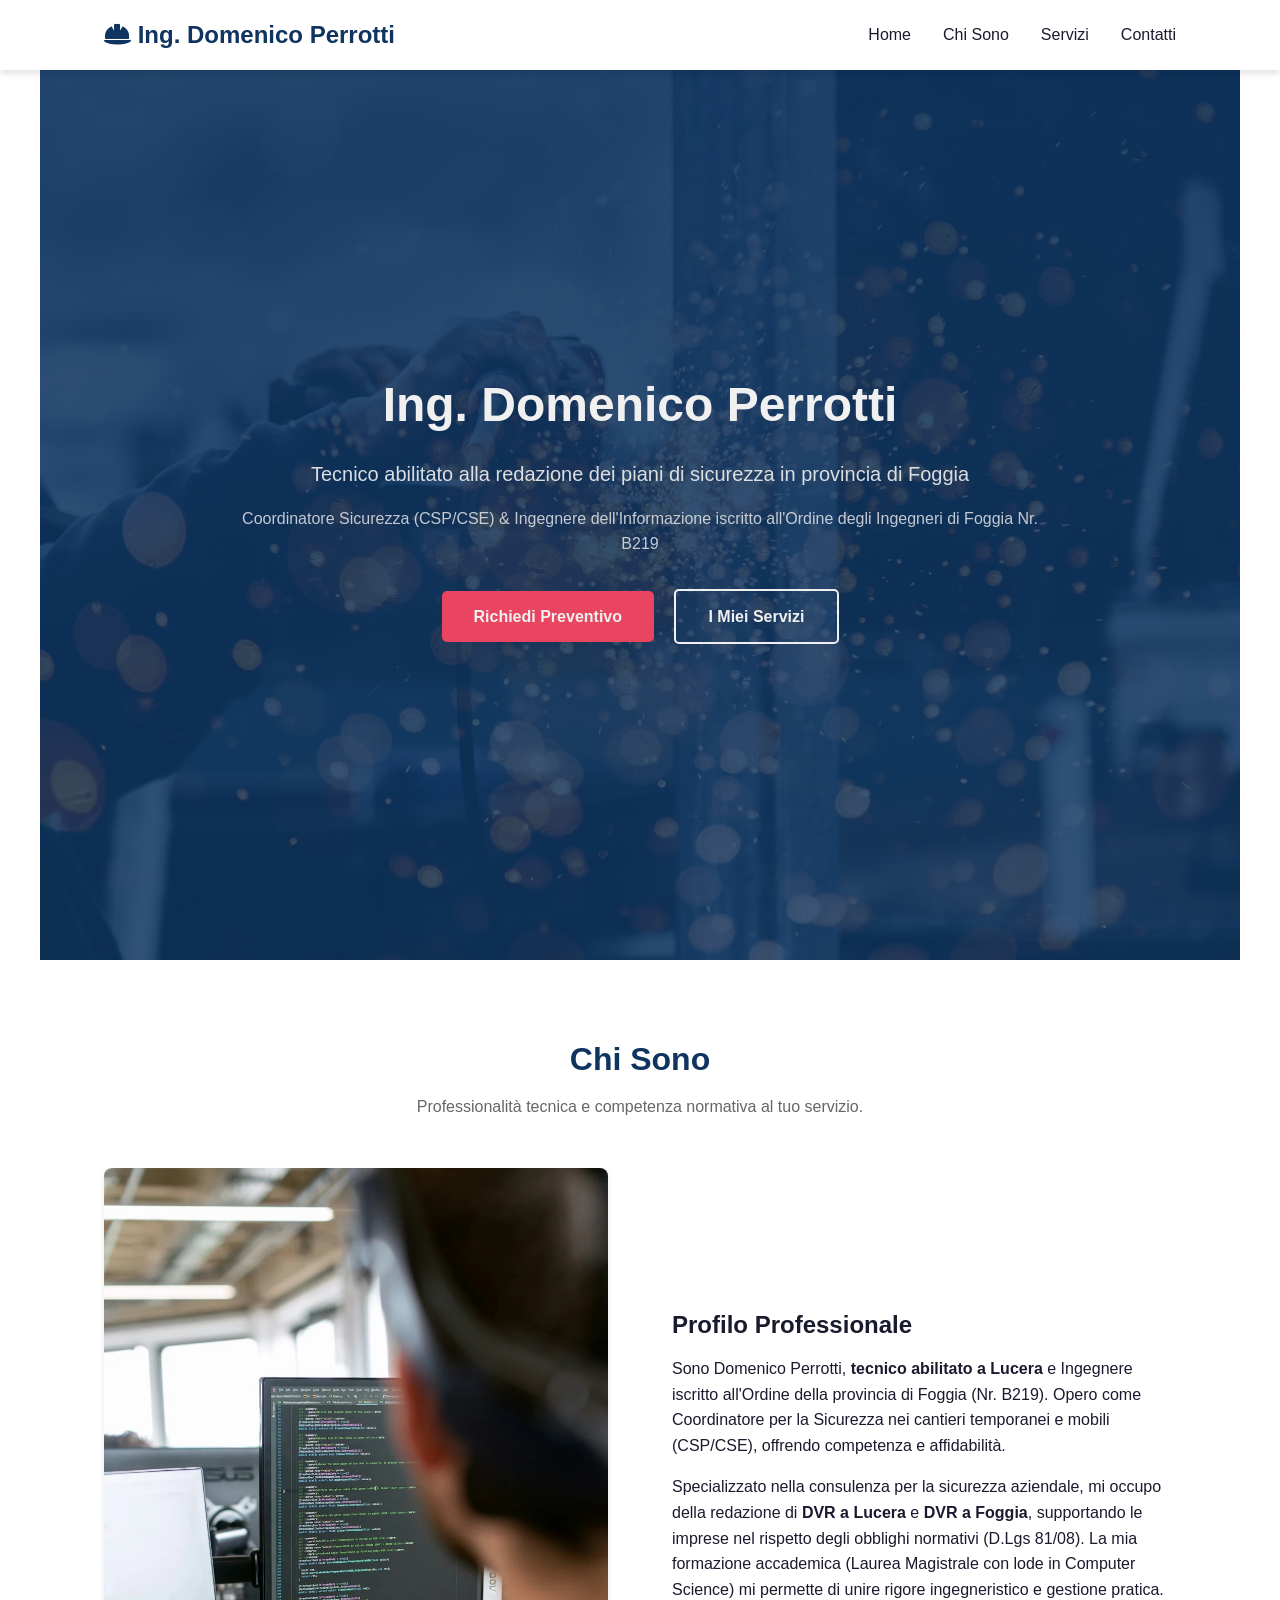
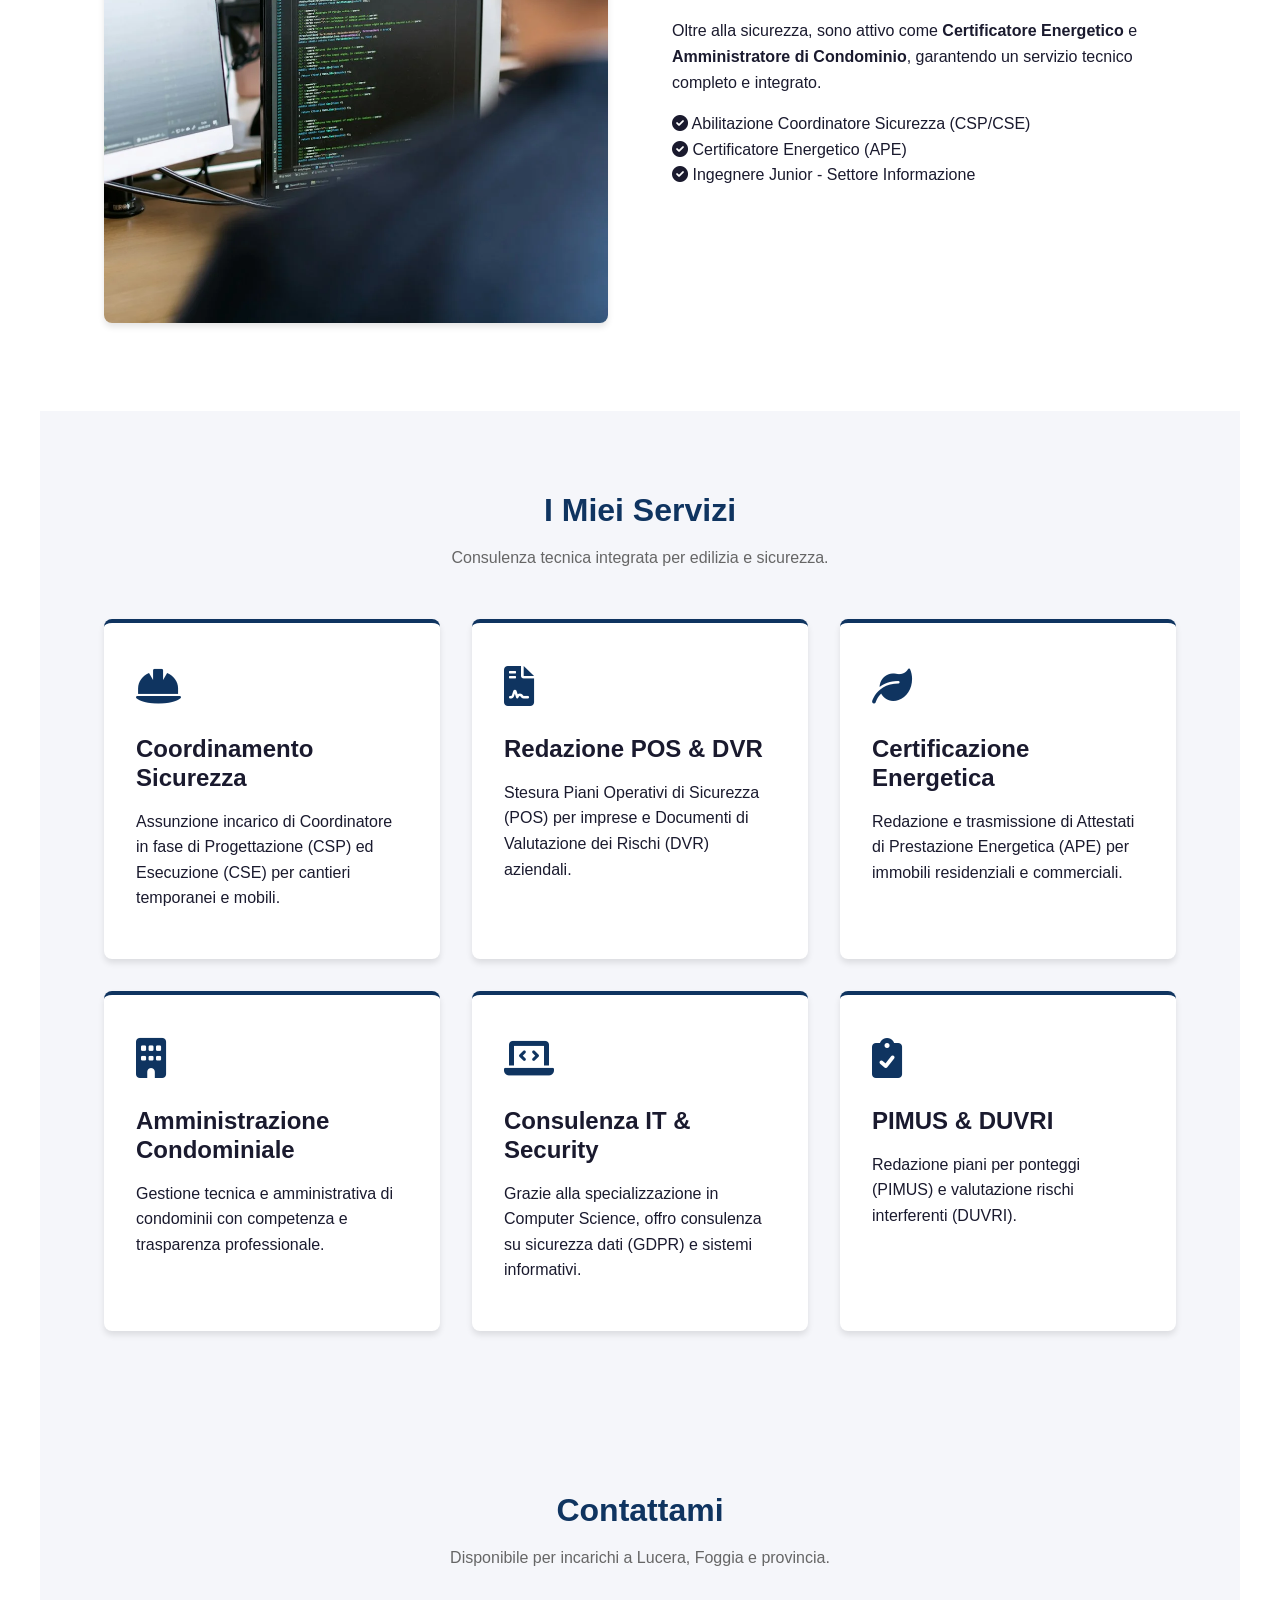
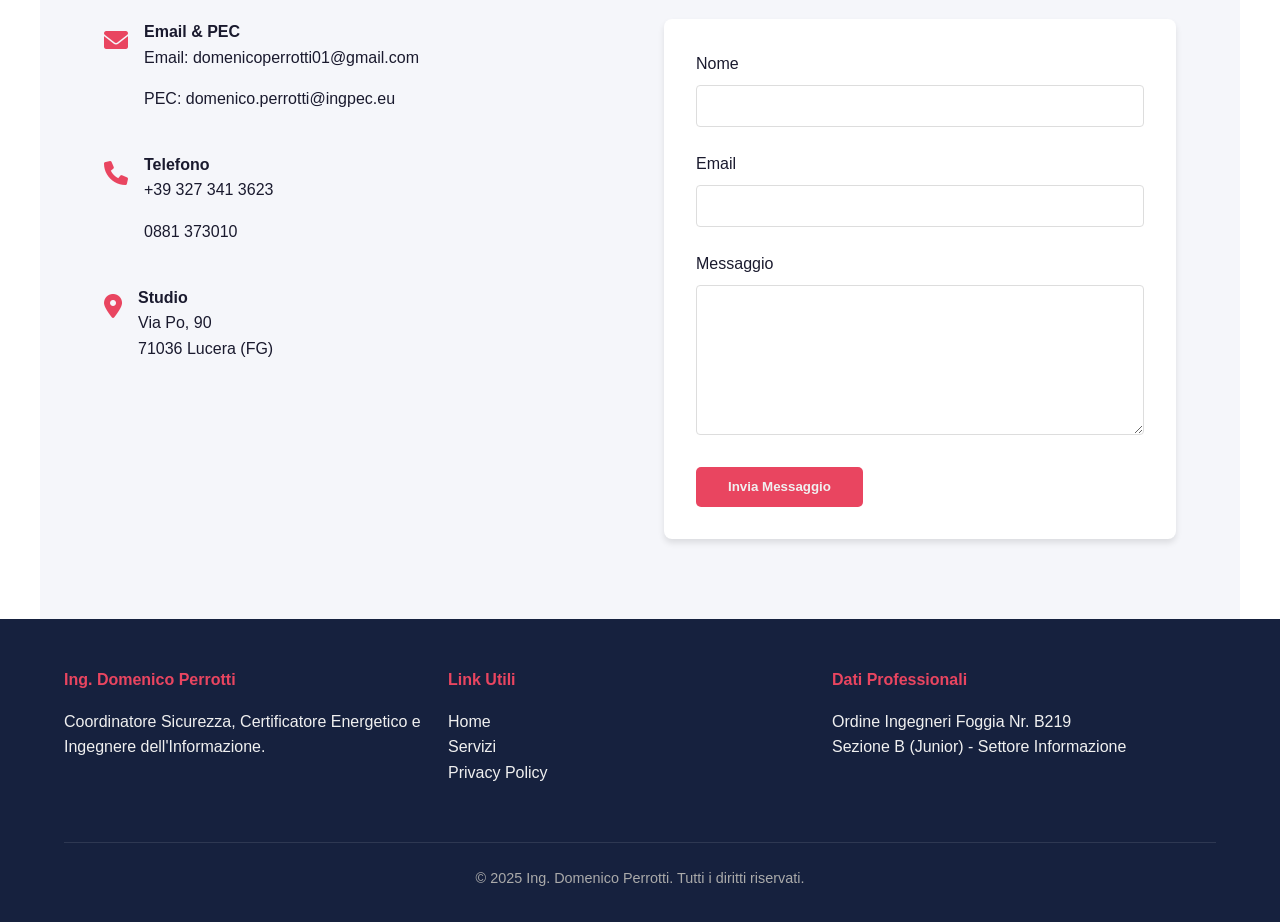
==== index.html @ e111d356 "fix: remove `https:` from `img-src` in Content Security Policy." ====
<!DOCTYPE html>
<html lang="it">


<head>
    <meta charset="UTF-8">
    <meta name="viewport" content="width=device-width, initial-scale=1.0">
    <title>Tecnici Abilitati Piani di Sicurezza Foggia | Ing. Domenico Perrotti</title>
    <meta name="description"
        content="Ing. Domenico Perrotti: Tecnico abilitato alla redazione dei piani di sicurezza (POS, DVR, PIMUS) in provincia di Foggia. Coordinatore Sicurezza CSP/CSE e Certificatore Energetico.">
    <meta name="keywords"
        content="Tecnici abilitati piani sicurezza Foggia, Ingegnere, Redazione POS Foggia, DVR Foggia, Coordinatore Sicurezza Foggia, Ing. Domenico Perrotti, Lucera, Sicurezza Cantieri">

    <meta name="google-site-verification" content="3owK7jIBkP3UJEfsJWdLj-ApVMctesGj8ihE9ozPap8" />
    <!-- Favicon -->
    <link rel="shortcut icon" type="image/x-icon" href="/favicon.ico">
    <link rel="icon" type="image/png" sizes="192x192" href="/favicon.png">
    <link rel="apple-touch-icon" type="image/png" href="/favicon.png">

    <!-- Canonical URL -->
    <link rel="canonical" href="https://domenicope.github.io/">

    <!-- Open Graph / Facebook -->
    <meta property="og:type" content="website">
    <meta property="og:url" content="https://domenicope.github.io/">
    <meta property="og:title" content="Tecnici Abilitati Piani di Sicurezza Foggia | Ing. Domenico Perrotti">
    <meta property="og:description"
        content="Ing. Domenico Perrotti: Tecnico abilitato alla redazione dei piani di sicurezza (POS, DVR, PIMUS) in provincia di Foggia. Coordinatore Sicurezza CSP/CSE e Certificatore Energetico.">
    <meta property="og:image" content="https://domenicope.github.io/img/profile.jpg">

    <!-- Twitter -->
    <meta property="twitter:card" content="summary_large_image">
    <meta property="twitter:url" content="https://domenicope.github.io/">
    <meta property="twitter:title" content="Tecnici Abilitati Piani di Sicurezza Foggia | Ing. Domenico Perrotti">
    <meta property="twitter:description"
        content="Ing. Domenico Perrotti: Tecnico abilitato alla redazione dei piani di sicurezza (POS, DVR, PIMUS) in provincia di Foggia. Coordinatore Sicurezza CSP/CSE e Certificatore Energetico.">
    <meta property="twitter:image" content="https://domenicope.github.io/img/profile.jpg">

    <link rel="stylesheet" href="style.css">
    <!-- Google Fonts -->
    <link rel="preconnect" href="https://fonts.googleapis.com">
    <link rel="preconnect" href="https://fonts.gstatic.com" crossorigin>
    <link href="https://fonts.googleapis.com/css2?family=Inter:wght@300;400;600;700&display=swap" rel="stylesheet">
    <!-- Font Awesome for Icons -->
    <link rel="stylesheet" href="https://cdnjs.cloudflare.com/ajax/libs/font-awesome/6.0.0/css/all.min.css">
    <meta http-equiv="Content-Security-Policy" content="
    default-src 'self';
    script-src 'self';
    style-src 'self' https://fonts.googleapis.com https://cdnjs.cloudflare.com;
    font-src 'self' https://fonts.gstatic.com https://cdnjs.cloudflare.com;
    img-src 'self' data:;
    form-action 'self' https://formspree.io;
    connect-src 'self' https://formspree.io;
    ">
    <script type="application/ld+json">
    {
      "@context": "https://schema.org",
      "@type": "ProfessionalService",
      "name": "Ing. Domenico Perrotti",
      "image": "https://domenicope.github.io/img/profile.jpg",
      "@id": "https://domenicope.github.io",
      "url": "https://domenicope.github.io",
      "telephone": "+393273413623",
      "address": {
        "@type": "PostalAddress",
        "streetAddress": "Via Po, 90",
        "addressLocality": "Lucera",
        "addressRegion": "FG",
        "postalCode": "71036",
        "addressCountry": "IT"
      },
      "geo": {
        "@type": "GeoCoordinates",
        "latitude": 41.5000,
        "longitude": 15.3333
      },
      "areaServed": {
        "@type": "AdministrativeArea",
        "name": "Provincia di Foggia"
      },
      "description": "Tecnico abilitato alla redazione dei piani di sicurezza (POS, DVR, PIMUS) in provincia di Foggia. Coordinatore Sicurezza CSP/CSE e Certificatore Energetico.",
      "priceRange": "$$"
    }
    </script>
</head>

<body>
    <!-- Navigation -->
    <header>
        <nav>
            <div class="logo">
                <i class="fas fa-hard-hat"></i> Ing. Domenico Perrotti
            </div>
            <ul class="nav-links">
                <li><a href="#home">Home</a></li>
                <li><a href="#chi-sono">Chi Sono</a></li>
                <li><a href="#servizi">Servizi</a></li>
                <li><a href="#contatti">Contatti</a></li>
            </ul>
            <div class="hamburger">
                <i class="fas fa-bars"></i>
            </div>
        </nav>
    </header>

    <!-- Hero Section -->
    <section id="home" class="hero">
        <div class="hero-content">
            <h1>Ing. Domenico Perrotti</h1>
            <p>Tecnico abilitato alla redazione dei piani di sicurezza in provincia di Foggia</p>
            <p class="hero-subtitle">Coordinatore Sicurezza (CSP/CSE) & Ingegnere dell'Informazione iscritto all'Ordine
                degli Ingegneri di Foggia Nr. B219</p>
            <div class="hero-buttons">
                <a href="#contatti" class="btn">Richiedi Preventivo</a>
                <a href="#servizi" class="btn btn-outline">I Miei Servizi</a>
            </div>
        </div>
    </section>

    <!-- About Section -->
    <section id="chi-sono">
        <div class="section-title">
            <h2>Chi Sono</h2>
            <p>Professionalità tecnica e competenza normativa al tuo servizio.</p>
        </div>
        <div class="about-content">
            <div class="about-image">
                <picture>
                    <source srcset="img/profile.webp" type="image/webp">
                    <img src="img/profile.jpg" alt="Ing. Domenico Perrotti">
                </picture>
            </div>
            <div class="about-text">
                <h3>Profilo Professionale</h3>
                <p>Sono Domenico Perrotti, <strong>tecnico abilitato a Lucera</strong> e Ingegnere iscritto all'Ordine
                    della provincia di Foggia (Nr. B219). Opero come Coordinatore per la Sicurezza nei cantieri
                    temporanei e mobili (CSP/CSE), offrendo competenza e affidabilità.</p>
                <p>Specializzato nella consulenza per la sicurezza aziendale, mi occupo della redazione di <strong>DVR a
                        Lucera</strong> e <strong>DVR a Foggia</strong>, supportando le imprese nel rispetto degli
                    obblighi normativi (D.Lgs 81/08). La mia formazione accademica (Laurea Magistrale con lode in
                    Computer Science) mi permette di unire rigore ingegneristico e gestione pratica.</p>
                <p>Oltre alla sicurezza, sono attivo come <strong>Certificatore Energetico</strong> e
                    <strong>Amministratore di Condominio</strong>, garantendo un servizio tecnico completo e integrato.
                </p>
                <ul class="about-list">
                    <li><i class="fas fa-check-circle icon-check"></i> Abilitazione Coordinatore Sicurezza (CSP/CSE)
                    </li>
                    <li><i class="fas fa-check-circle icon-check"></i> Certificatore Energetico (APE)</li>
                    <li><i class="fas fa-check-circle icon-check"></i> Ingegnere Junior - Settore Informazione</li>
                </ul>
            </div>
        </div>
    </section>

    <!-- Services Section -->
    <section id="servizi" class="services">
        <div class="section-title">
            <h2>I Miei Servizi</h2>
            <p>Consulenza tecnica integrata per edilizia e sicurezza.</p>
        </div>
        <div class="services-grid">
            <div class="service-card">
                <div class="service-icon"><i class="fas fa-hard-hat"></i></div>
                <h3>Coordinamento Sicurezza</h3>
                <p>Assunzione incarico di Coordinatore in fase di Progettazione (CSP) ed Esecuzione (CSE) per cantieri
                    temporanei e mobili.</p>
            </div>
            <div class="service-card">
                <div class="service-icon"><i class="fas fa-file-contract"></i></div>
                <h3>Redazione POS & DVR</h3>
                <p>Stesura Piani Operativi di Sicurezza (POS) per imprese e Documenti di Valutazione dei Rischi (DVR)
                    aziendali.</p>
            </div>
            <div class="service-card">
                <div class="service-icon"><i class="fas fa-leaf"></i></div>
                <h3>Certificazione Energetica</h3>
                <p>Redazione e trasmissione di Attestati di Prestazione Energetica (APE) per immobili residenziali e
                    commerciali.</p>
            </div>
            <div class="service-card">
                <div class="service-icon"><i class="fas fa-building"></i></div>
                <h3>Amministrazione Condominiale</h3>
                <p>Gestione tecnica e amministrativa di condominii con competenza e trasparenza professionale.</p>
            </div>
            <div class="service-card">
                <div class="service-icon"><i class="fas fa-laptop-code"></i></div>
                <h3>Consulenza IT & Security</h3>
                <p>Grazie alla specializzazione in Computer Science, offro consulenza su sicurezza dati (GDPR) e sistemi
                    informativi.</p>
            </div>
            <div class="service-card">
                <div class="service-icon"><i class="fas fa-clipboard-check"></i></div>
                <h3>PIMUS & DUVRI</h3>
                <p>Redazione piani per ponteggi (PIMUS) e valutazione rischi interferenti (DUVRI).</p>
            </div>
        </div>
    </section>

    <!-- Contact Section -->
    <section id="contatti" class="contact">
        <div class="section-title">
            <h2>Contattami</h2>
            <p>Disponibile per incarichi a Lucera, Foggia e provincia.</p>
        </div>
        <div class="contact-container">
            <div class="contact-info">
                <div class="contact-info-item">
                    <div class="contact-icon"><i class="fas fa-envelope"></i></div>
                    <div>
                        <h4>Email & PEC</h4>
                        <p>Email: <a href="mailto:domenicoperrotti01@gmail.com">domenicoperrotti01@gmail.com</a></p>
                        <p>PEC: <a href="mailto:domenico.perrotti@ingpec.eu">domenico.perrotti@ingpec.eu</a></p>
                    </div>
                </div>
                <div class="contact-info-item">
                    <div class="contact-icon"><i class="fas fa-phone"></i></div>
                    <div>
                        <h4>Telefono</h4>
                        <p>+39 327 341 3623</p>
                        <p>0881 373010</p>
                    </div>
                </div>
                <div class="contact-info-item">
                    <div class="contact-icon"><i class="fas fa-map-marker-alt"></i></div>
                    <div>
                        <h4>Studio</h4>
                        <p>Via Po, 90<br>71036 Lucera (FG)</p>
                    </div>
                </div>
            </div>

            <form class="contact-form" action="https://formspree.io/f/xnnkkzyp" method="post">
                <div class="form-group">
                    <label for="name">Nome</label>
                    <input type="text" id="name" name="name" required>
                </div>
                <div class="form-group">
                    <label for="email">Email</label>
                    <input type="email" id="email" name="email" required>
                </div>
                <div class="form-group">
                    <label for="message">Messaggio</label>
                    <textarea id="message" name="message" required></textarea>
                </div>
                <button type="submit" class="btn">Invia Messaggio</button>
            </form>
        </div>
    </section>

    <!-- Footer -->
    <footer>
        <div class="footer-content">
            <div class="footer-col">
                <h4>Ing. Domenico Perrotti</h4>
                <p>Coordinatore Sicurezza, Certificatore Energetico e Ingegnere dell'Informazione.</p>
            </div>
            <div class="footer-col">
                <h4>Link Utili</h4>
                <ul>
                    <li><a href="#home">Home</a></li>
                    <li><a href="#servizi">Servizi</a></li>
                    <li><a href="privacy.html">Privacy Policy</a></li>
                </ul>
            </div>
            <div class="footer-col">
                <h4>Dati Professionali</h4>
                <p>Ordine Ingegneri Foggia Nr. B219<br>
                    Sezione B (Junior) - Settore Informazione</p>
            </div>
        </div>
        <div class="footer-bottom">
            <p>&copy; 2025 Ing. Domenico Perrotti. Tutti i diritti riservati.</p>
        </div>
    </footer>

    <script src="script.js"></script>
</body>



</html>
---- style.css ----
/* Design System & Variables */
:root {
    --primary-color: #0f3460;
    /* Deep Blue - Trust & Professionalism */
    --secondary-color: #e94560;
    /* Accent Red - Safety/Alert (used sparingly) */
    --text-dark: #1a1a2e;
    --text-light: #f0f0f0;
    --bg-light: #ffffff;
    --bg-off-white: #f5f6fa;
    --bg-dark: #16213e;
    --font-main: 'Inter', sans-serif;
    --transition: all 0.3s ease;
    --shadow: 0 4px 6px rgba(0, 0, 0, 0.1);
}

* {
    margin: 0;
    padding: 0;
    box-sizing: border-box;
}

body {
    font-family: var(--font-main);
    line-height: 1.6;
    color: var(--text-dark);
    background-color: var(--bg-light);
}

a {
    text-decoration: none;
    color: inherit;
}

ul {
    list-style: none;
}

/* Typography */
h1,
h2,
h3 {
    font-weight: 700;
    margin-bottom: 1rem;
    line-height: 1.2;
}

h1 {
    font-size: 2.5rem;
}

h2 {
    font-size: 2rem;
    color: var(--primary-color);
}

h3 {
    font-size: 1.5rem;
}

p {
    margin-bottom: 1rem;
}

/* Header & Navigation */
header {
    background-color: var(--bg-light);
    box-shadow: var(--shadow);
    position: fixed;
    width: 100%;
    top: 0;
    z-index: 1000;
}

nav {
    display: flex;
    justify-content: space-between;
    align-items: center;
    padding: 1rem 5%;
    max-width: 1200px;
    margin: 0 auto;
}

.logo {
    font-size: 1.5rem;
    font-weight: 800;
    color: var(--primary-color);
}

.nav-links {
    display: flex;
    gap: 2rem;
}

.nav-links a {
    font-weight: 500;
    color: var(--text-dark);
    transition: var(--transition);
}

.nav-links a:hover {
    color: var(--secondary-color);
}

.hamburger {
    display: none;
    cursor: pointer;
    font-size: 1.5rem;
}

/* Hero Section */
.hero {
    height: 100vh;
    background-color: var(--primary-color);
    background-image: linear-gradient(rgba(15, 52, 96, 0.9), rgba(15, 52, 96, 0.8)), url('img/hero-bg.jpg');
    background-image: linear-gradient(rgba(15, 52, 96, 0.9), rgba(15, 52, 96, 0.8)), image-set(url('img/hero-bg.webp') type("image/webp"), url('img/hero-bg.jpg') type("image/jpeg"));
    background-size: cover;
    background-position: center;
    display: flex;
    align-items: center;
    justify-content: center;
    text-align: center;
    color: var(--text-light);
    padding: 0 1rem;
    margin-top: 60px;
    /* Header offset */
}

.hero-content {
    max-width: 800px;
    animation: fadeInUp 1s ease;
}

.hero h1 {
    font-size: 3rem;
    margin-bottom: 1.5rem;
}

.hero p {
    font-size: 1.25rem;
    margin-bottom: 2rem;
    opacity: 0.9;
}

.hero .hero-subtitle {
    font-size: 1rem;
    font-weight: 300;
    margin-top: -1rem;
    opacity: 0.8;
}

.btn {
    display: inline-block;
    padding: 0.8rem 2rem;
    background-color: var(--secondary-color);
    color: var(--text-light);
    border-radius: 5px;
    font-weight: 600;
    transition: var(--transition);
    border: none;
    cursor: pointer;
}

.btn:hover {
    background-color: #c72c41;
    transform: translateY(-2px);
}

.btn-outline {
    background-color: transparent;
    border: 2px solid var(--text-light);
    margin-left: 1rem;
}

.btn-outline:hover {
    background-color: var(--text-light);
    color: var(--primary-color);
}

/* Sections Generic */
section {
    padding: 5rem 5%;
    max-width: 1200px;
    margin: 0 auto;
}

.section-title {
    text-align: center;
    margin-bottom: 3rem;
}

.section-title p {
    color: #666;
    max-width: 600px;
    margin: 0 auto;
}

/* Services Grid */
.services {
    background-color: var(--bg-off-white);
}

.services-grid {
    display: grid;
    grid-template-columns: repeat(auto-fit, minmax(300px, 1fr));
    gap: 2rem;
}

.service-card {
    background: var(--bg-light);
    padding: 2rem;
    border-radius: 8px;
    box-shadow: var(--shadow);
    transition: var(--transition);
    border-top: 4px solid var(--primary-color);
}

.service-card:hover {
    transform: translateY(-5px);
    box-shadow: 0 10px 20px rgba(0, 0, 0, 0.1);
}

.service-icon {
    font-size: 2.5rem;
    color: var(--primary-color);
    margin-bottom: 1rem;
}

/* About Section */
.about-content {
    display: flex;
    gap: 4rem;
    align-items: center;
}

.about-text {
    flex: 1;
}

.about-image {
    flex: 1;
}

.about-image img {
    width: 100%;
    border-radius: 8px;
    box-shadow: var(--shadow);
}

/* Contact Section */
.contact {
    background-color: var(--bg-off-white);
}

.contact-container {
    display: grid;
    grid-template-columns: repeat(auto-fit, minmax(300px, 1fr));
    gap: 3rem;
}

.contact-info-item {
    display: flex;
    align-items: flex-start;
    margin-bottom: 1.5rem;
}

.contact-icon {
    font-size: 1.5rem;
    color: var(--secondary-color);
    margin-right: 1rem;
    margin-top: 0.2rem;
}

.contact-form {
    background: var(--bg-light);
    padding: 2rem;
    border-radius: 8px;
    box-shadow: var(--shadow);
}

.form-group {
    margin-bottom: 1.5rem;
}

.form-group label {
    display: block;
    margin-bottom: 0.5rem;
    font-weight: 500;
}

.form-group input,
.form-group textarea {
    width: 100%;
    padding: 0.8rem;

    border: 1px solid #ddd;
    border-radius: 4px;
    font-family: inherit;
}

.form-group textarea {
    height: 150px;
    resize: vertical;
}

/* Footer */
footer {
    background-color: var(--bg-dark);
    color: var(--text-light);
    padding: 3rem 5% 1rem;
    text-align: center;
}

.footer-content {
    display: flex;
    justify-content: space-between;
    flex-wrap: wrap;
    max-width: 1200px;
    margin: 0 auto 2rem;
    text-align: left;
}

.footer-col {
    flex: 1;
    min-width: 250px;
    margin-bottom: 1.5rem;
}

.footer-col h4 {
    margin-bottom: 1rem;
    color: var(--secondary-color);
}

.footer-bottom {
    border-top: 1px solid rgba(255, 255, 255, 0.1);
    padding-top: 1.5rem;
    font-size: 0.9rem;
    color: #aaa;
}



/* Responsive */
@media (max-width: 768px) {
    .nav-links {
        position: absolute;
        right: 0;
        top: 60px;
        background-color: var(--bg-light);
        height: calc(100vh - 60px);
        flex-direction: column;
        align-items: center;
        width: 50%;
        transform: translateX(100%);
        transition: transform 0.3s ease-in;
        box-shadow: -2px 0 5px rgba(0, 0, 0, 0.1);
        padding-top: 2rem;
    }

    .nav-links.active {
        transform: translateX(0);
    }

    .hamburger {
        display: block;
    }

    .hero h1 {
        font-size: 2rem;
    }

    .about-content {
        flex-direction: column;
    }

    .footer-content {
        flex-direction: column;
    }

    .hero-buttons {
        display: flex;
        flex-direction: column;
        gap: 1rem;
        align-items: center;
    }

    .hero-buttons .btn-outline {
        margin-left: 0;
    }
}

/* Animations */
@keyframes fadeInUp {
    from {
        opacity: 0;
        transform: translateY(20px);
    }

    to {
        opacity: 1;
        transform: translateY(0);
    }
}
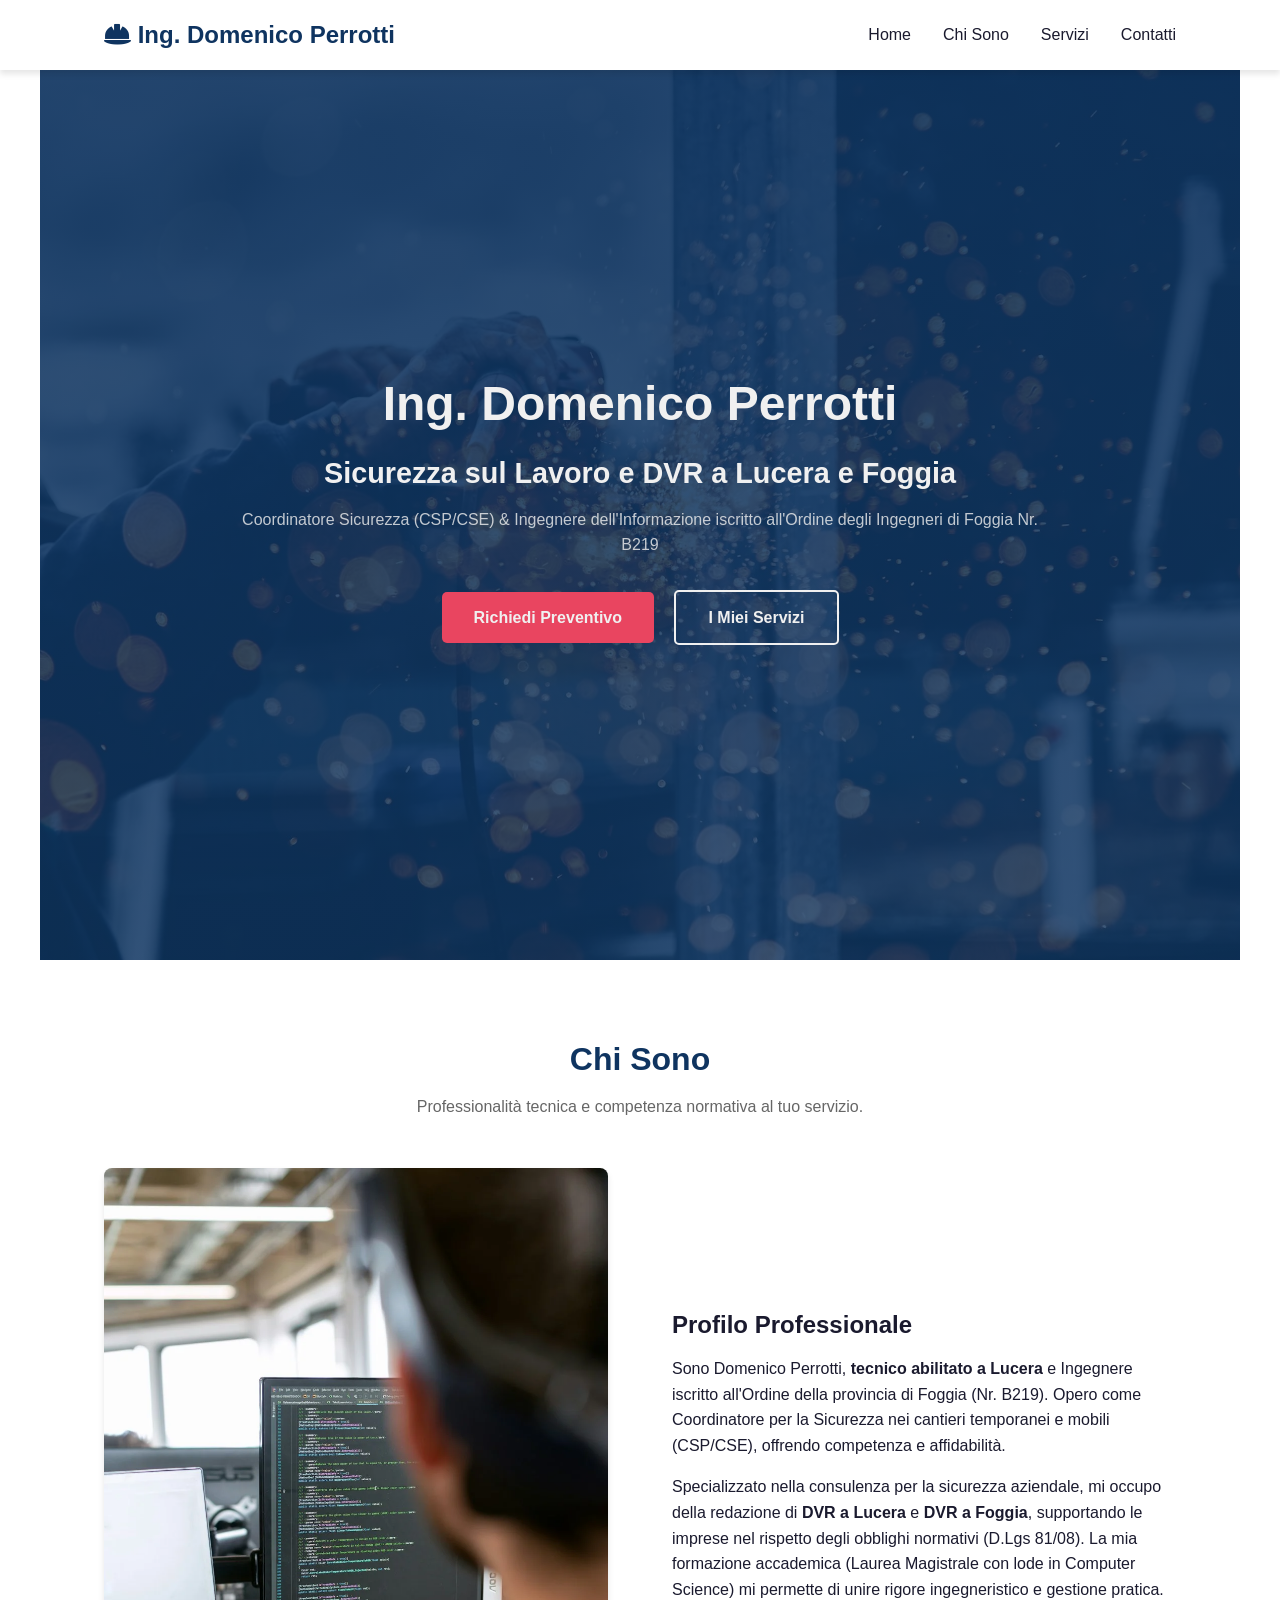
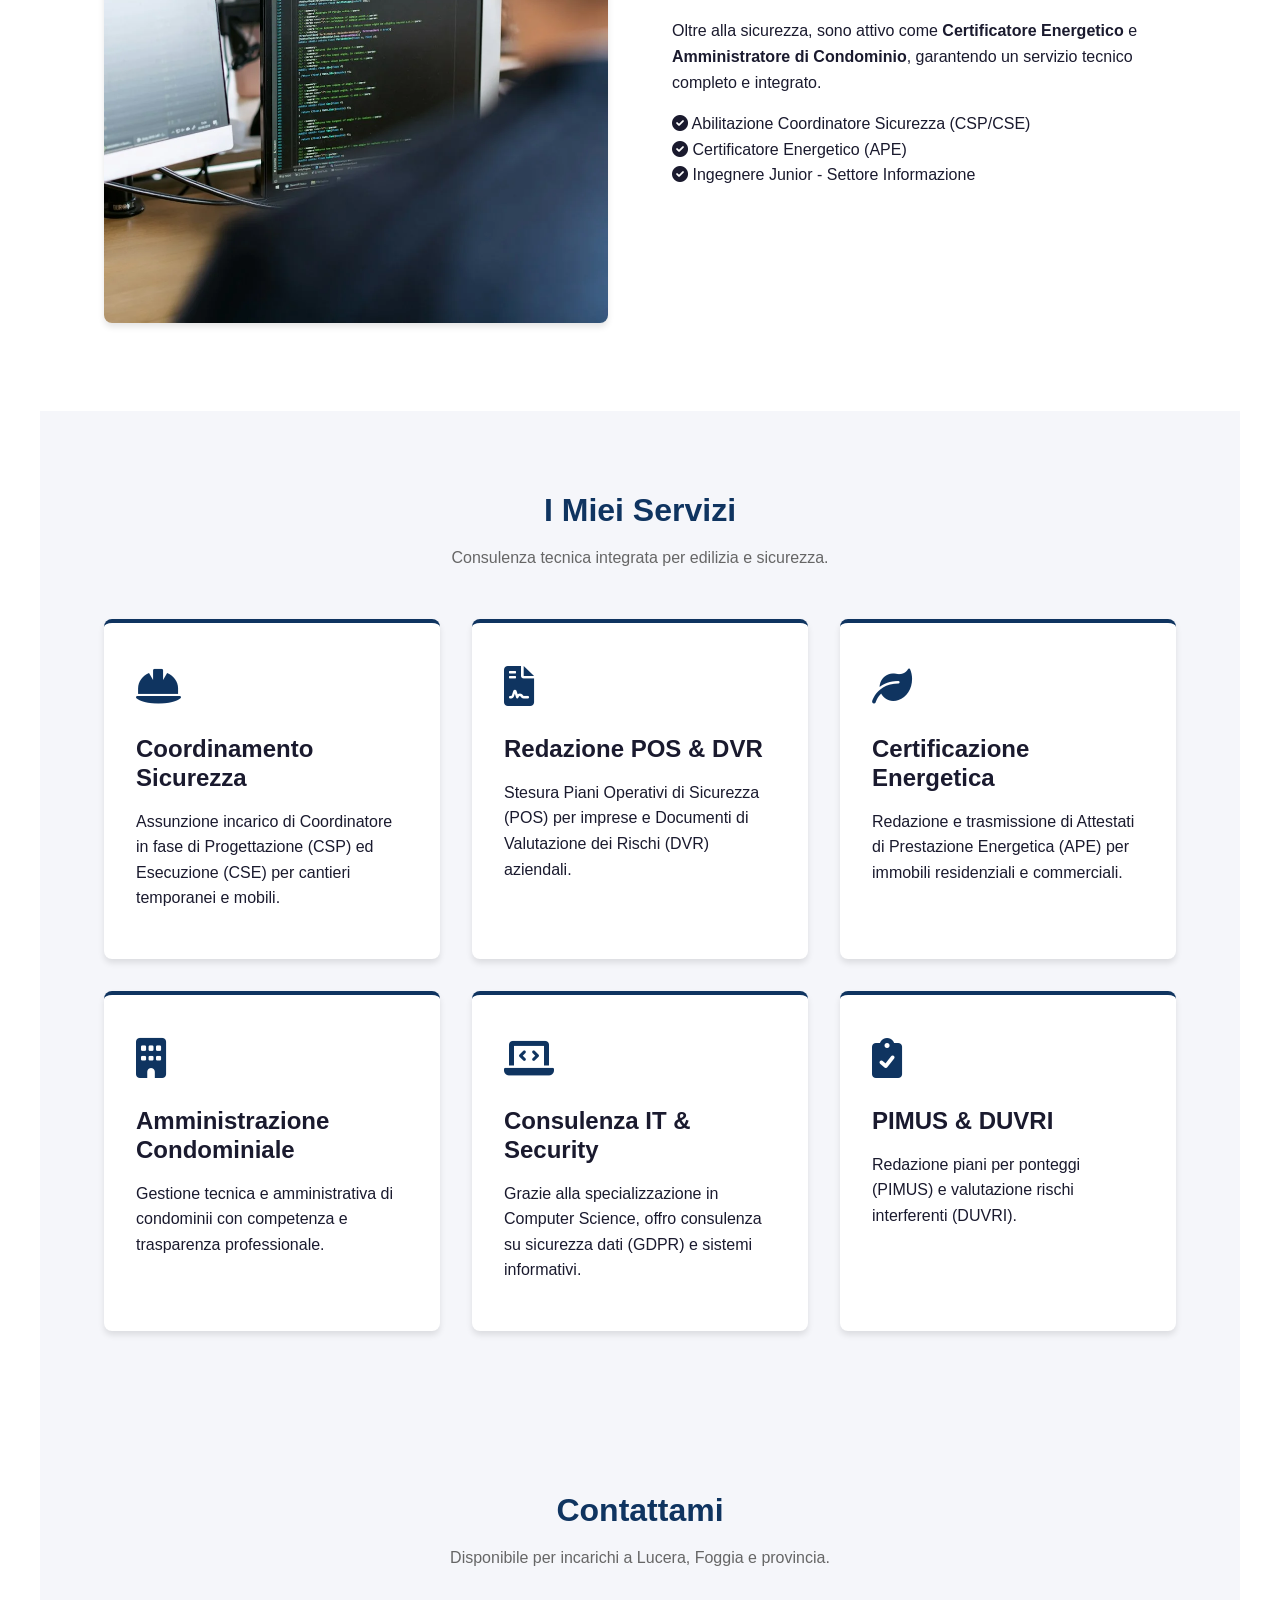
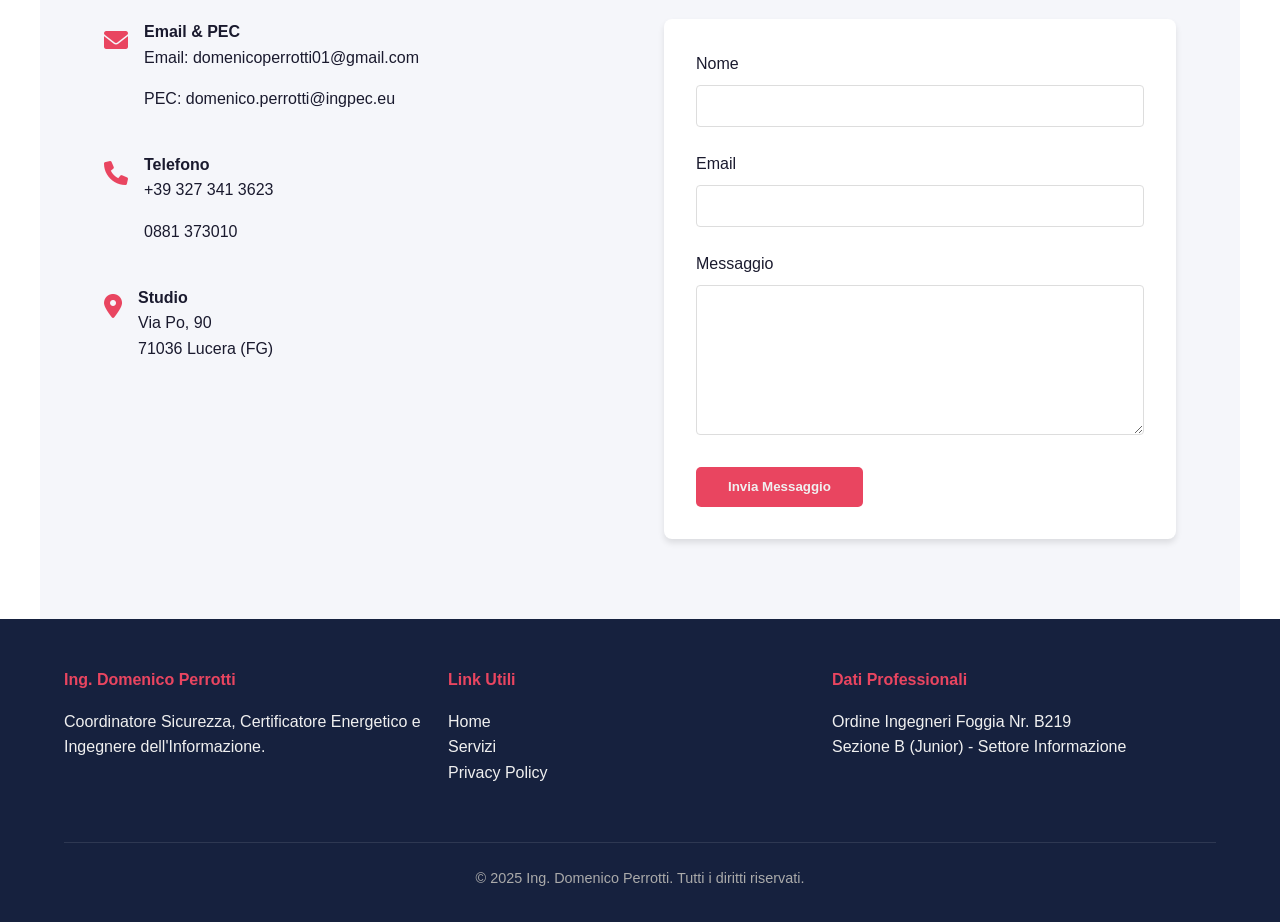
==== commit 6a077e13: "feat: Refine SEO metadata and hero section content to highlight DVR services in Lucera and Foggia, w" ====
--- a/index.html
+++ b/index.html
@@ -5,9 +5,9 @@
 <head>
     <meta charset="UTF-8">
     <meta name="viewport" content="width=device-width, initial-scale=1.0">
-    <title>Tecnici Abilitati Piani di Sicurezza Foggia | Ing. Domenico Perrotti</title>
+    <title>Ing. Domenico Perrotti | Redazione DVR a Lucera e Foggia | Sicurezza sul Lavoro</title>
     <meta name="description"
-        content="Ing. Domenico Perrotti: Tecnico abilitato alla redazione dei piani di sicurezza (POS, DVR, PIMUS) in provincia di Foggia. Coordinatore Sicurezza CSP/CSE e Certificatore Energetico.">
+        content="Ing. Domenico Perrotti: Redazione Documento Valutazione Rischi (DVR) a Lucera e Foggia. Coordinatore Sicurezza CSP/CSE e Certificatore Energetico.">
     <meta name="keywords"
         content="Tecnici abilitati piani sicurezza Foggia, Ingegnere, Redazione POS Foggia, DVR Foggia, Coordinatore Sicurezza Foggia, Ing. Domenico Perrotti, Lucera, Sicurezza Cantieri">
 
@@ -23,17 +23,18 @@
     <!-- Open Graph / Facebook -->
     <meta property="og:type" content="website">
     <meta property="og:url" content="https://domenicope.github.io/">
-    <meta property="og:title" content="Tecnici Abilitati Piani di Sicurezza Foggia | Ing. Domenico Perrotti">
+    <meta property="og:title" content="Ing. Domenico Perrotti | Redazione DVR a Lucera e Foggia | Sicurezza sul Lavoro">
     <meta property="og:description"
-        content="Ing. Domenico Perrotti: Tecnico abilitato alla redazione dei piani di sicurezza (POS, DVR, PIMUS) in provincia di Foggia. Coordinatore Sicurezza CSP/CSE e Certificatore Energetico.">
+        content="Ing. Domenico Perrotti: Redazione Documento Valutazione Rischi (DVR) a Lucera e Foggia. Coordinatore Sicurezza CSP/CSE e Certificatore Energetico.">
     <meta property="og:image" content="https://domenicope.github.io/img/profile.jpg">
 
     <!-- Twitter -->
     <meta property="twitter:card" content="summary_large_image">
     <meta property="twitter:url" content="https://domenicope.github.io/">
-    <meta property="twitter:title" content="Tecnici Abilitati Piani di Sicurezza Foggia | Ing. Domenico Perrotti">
+    <meta property="twitter:title"
+        content="Ing. Domenico Perrotti | Redazione DVR a Lucera e Foggia | Sicurezza sul Lavoro">
     <meta property="twitter:description"
-        content="Ing. Domenico Perrotti: Tecnico abilitato alla redazione dei piani di sicurezza (POS, DVR, PIMUS) in provincia di Foggia. Coordinatore Sicurezza CSP/CSE e Certificatore Energetico.">
+        content="Ing. Domenico Perrotti: Redazione Documento Valutazione Rischi (DVR) a Lucera e Foggia. Coordinatore Sicurezza CSP/CSE e Certificatore Energetico.">
     <meta property="twitter:image" content="https://domenicope.github.io/img/profile.jpg">
 
     <link rel="stylesheet" href="style.css">
@@ -74,10 +75,20 @@
         "latitude": 41.5000,
         "longitude": 15.3333
       },
-      "areaServed": {
-        "@type": "AdministrativeArea",
-        "name": "Provincia di Foggia"
-      },
+      "areaServed": [
+        {
+            "@type": "City",
+            "name": "Lucera"
+        },
+        {
+            "@type": "City",
+            "name": "Foggia"
+        },
+        {
+            "@type": "AdministrativeArea",
+            "name": "Provincia di Foggia"
+        }
+      ],
       "description": "Tecnico abilitato alla redazione dei piani di sicurezza (POS, DVR, PIMUS) in provincia di Foggia. Coordinatore Sicurezza CSP/CSE e Certificatore Energetico.",
       "priceRange": "$$"
     }
@@ -107,7 +118,7 @@
     <section id="home" class="hero">
         <div class="hero-content">
             <h1>Ing. Domenico Perrotti</h1>
-            <p>Tecnico abilitato alla redazione dei piani di sicurezza in provincia di Foggia</p>
+            <h2>Sicurezza sul Lavoro e DVR a Lucera e Foggia</h2>
             <p class="hero-subtitle">Coordinatore Sicurezza (CSP/CSE) & Ingegnere dell'Informazione iscritto all'Ordine
                 degli Ingegneri di Foggia Nr. B219</p>
             <div class="hero-buttons">
--- a/style.css
+++ b/style.css
@@ -134,6 +134,13 @@
 .hero h1 {
     font-size: 3rem;
     margin-bottom: 1.5rem;
+}
+
+.hero h2 {
+    color: var(--text-light);
+    font-size: 1.8rem;
+    margin-bottom: 2rem;
+    font-weight: 600;
 }
 
 .hero p {
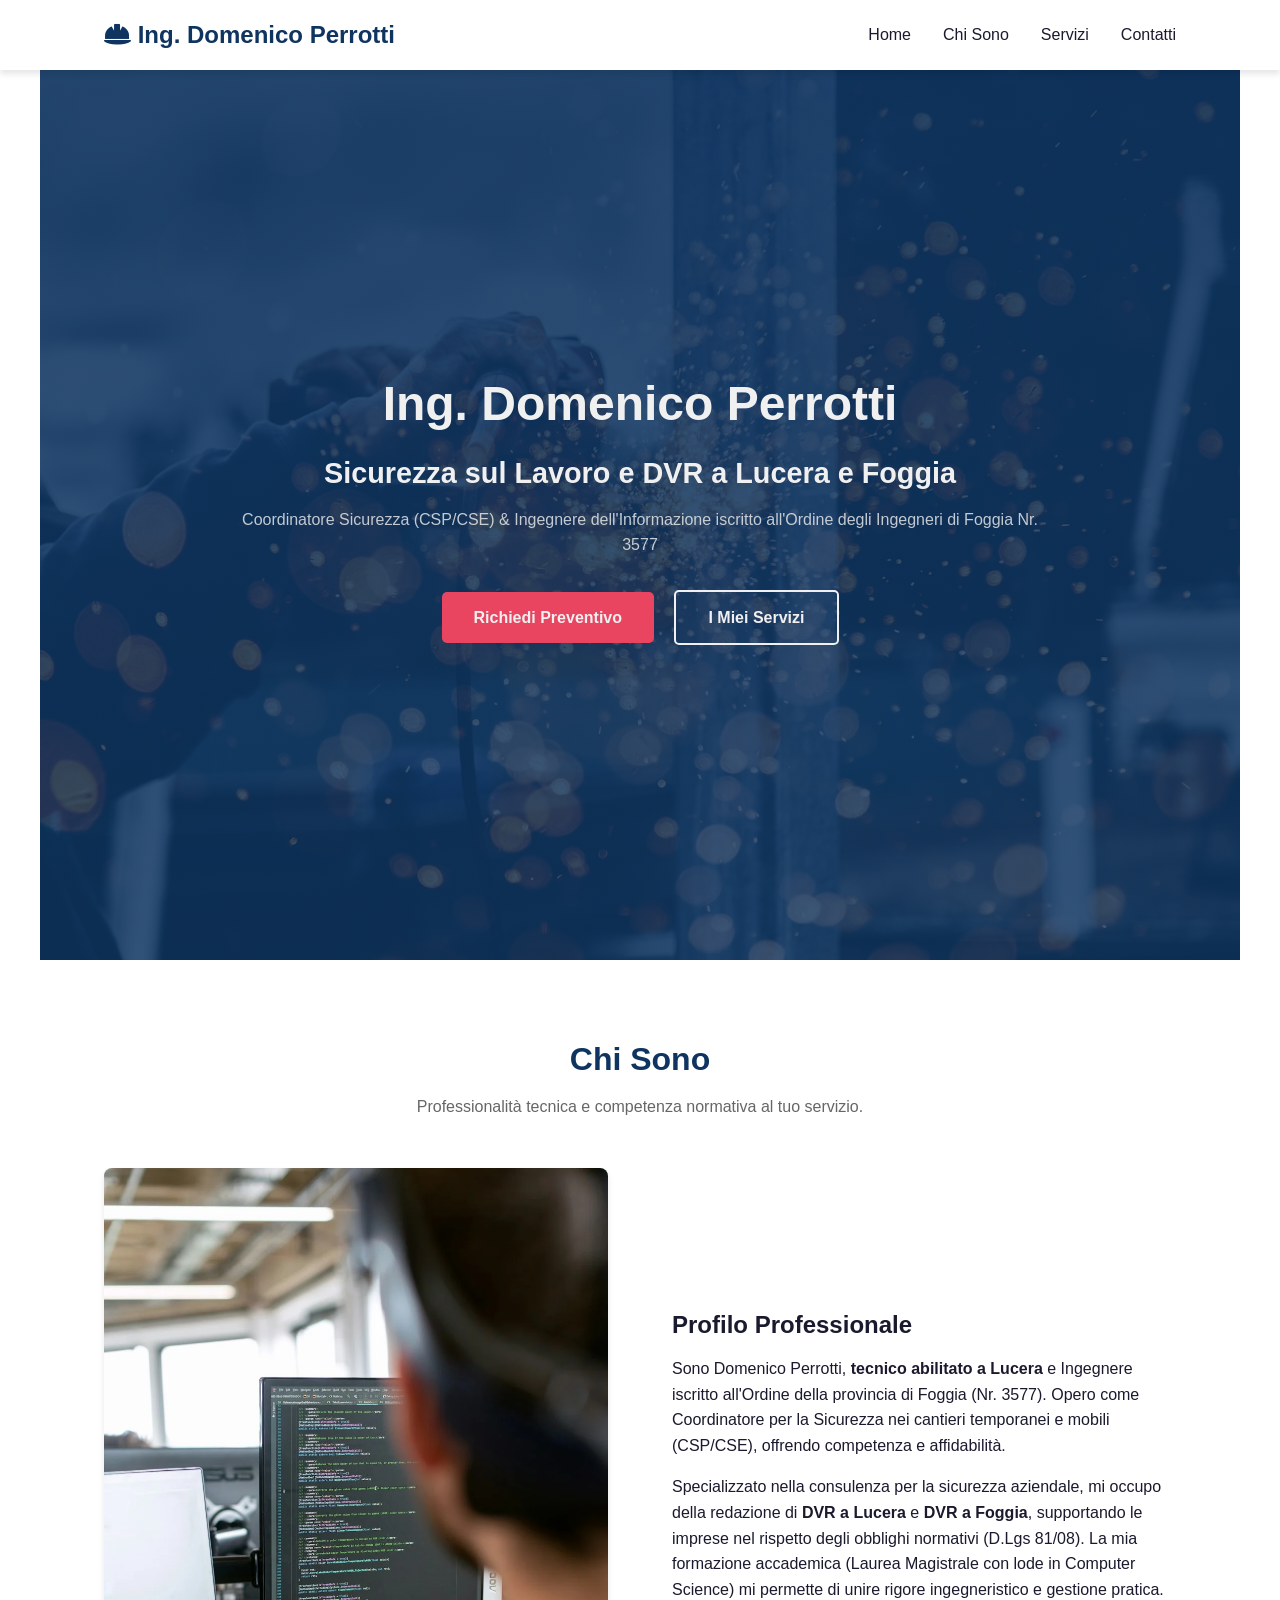
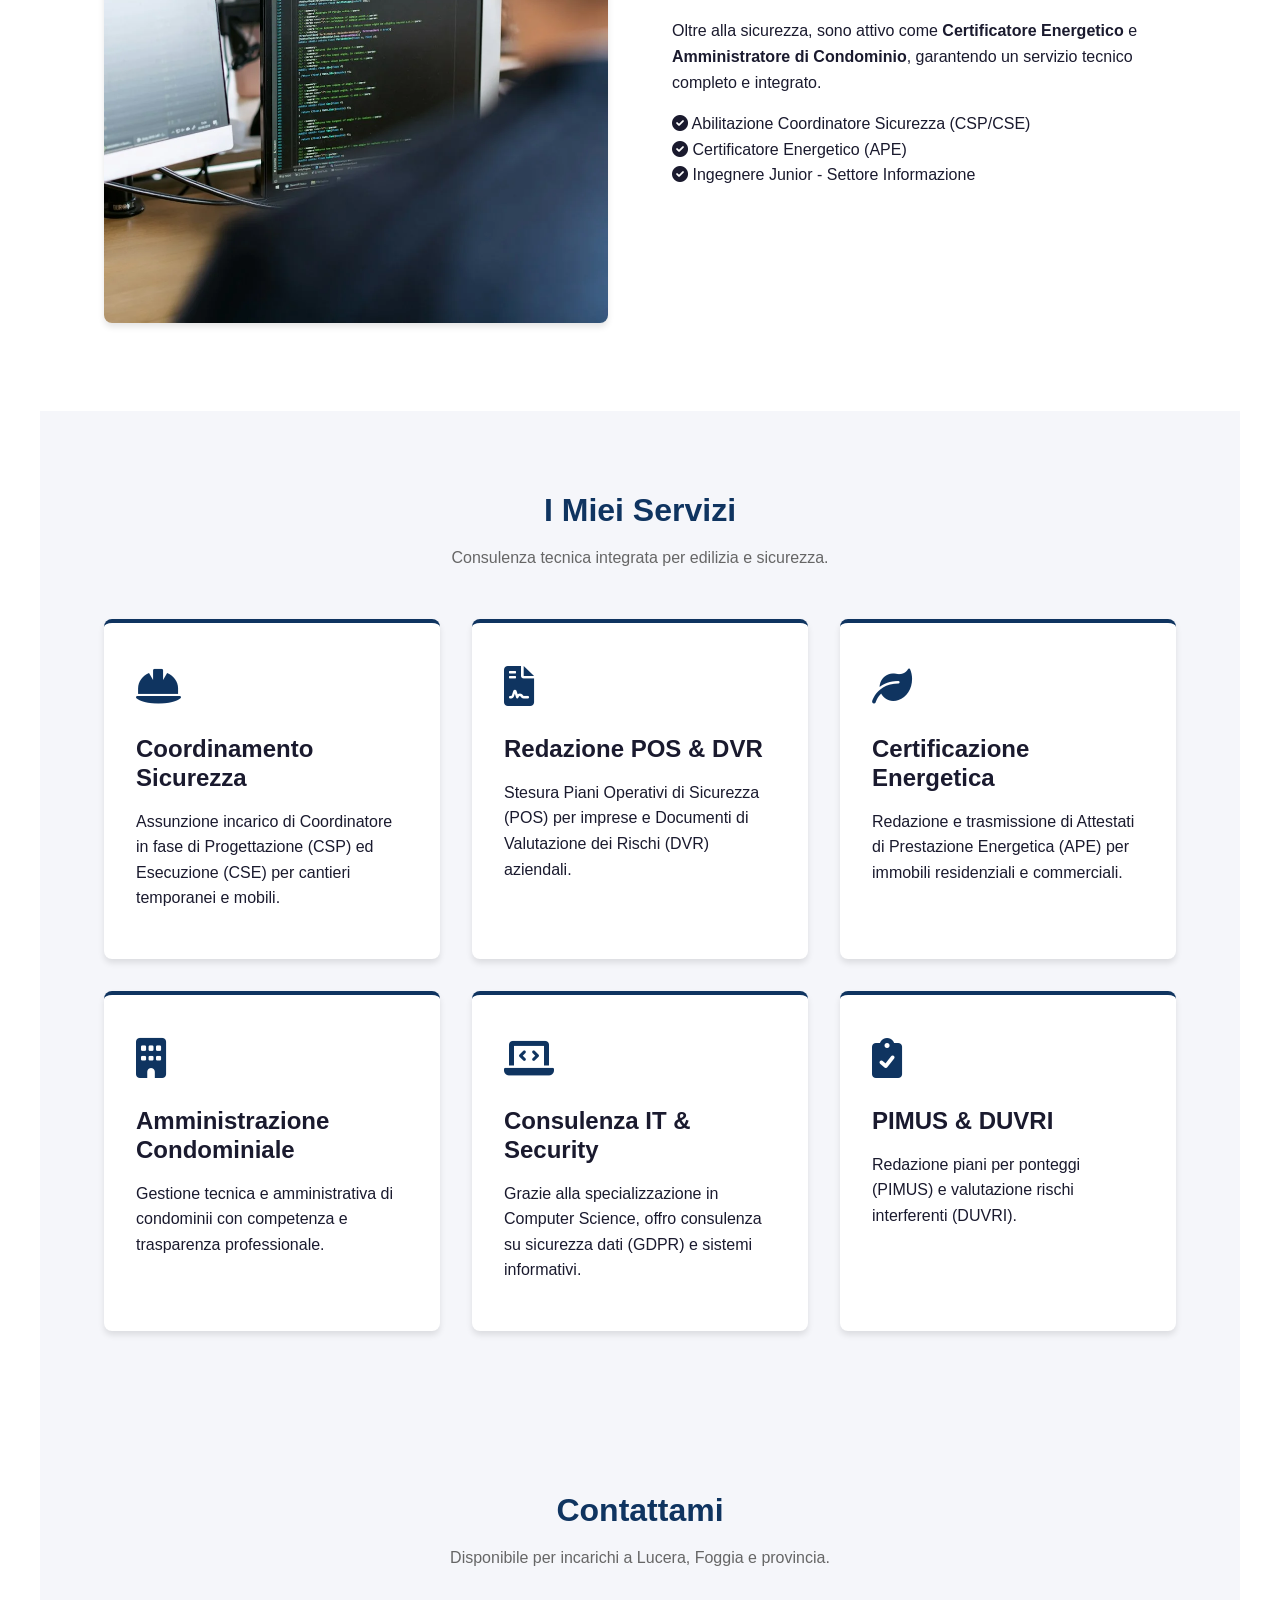
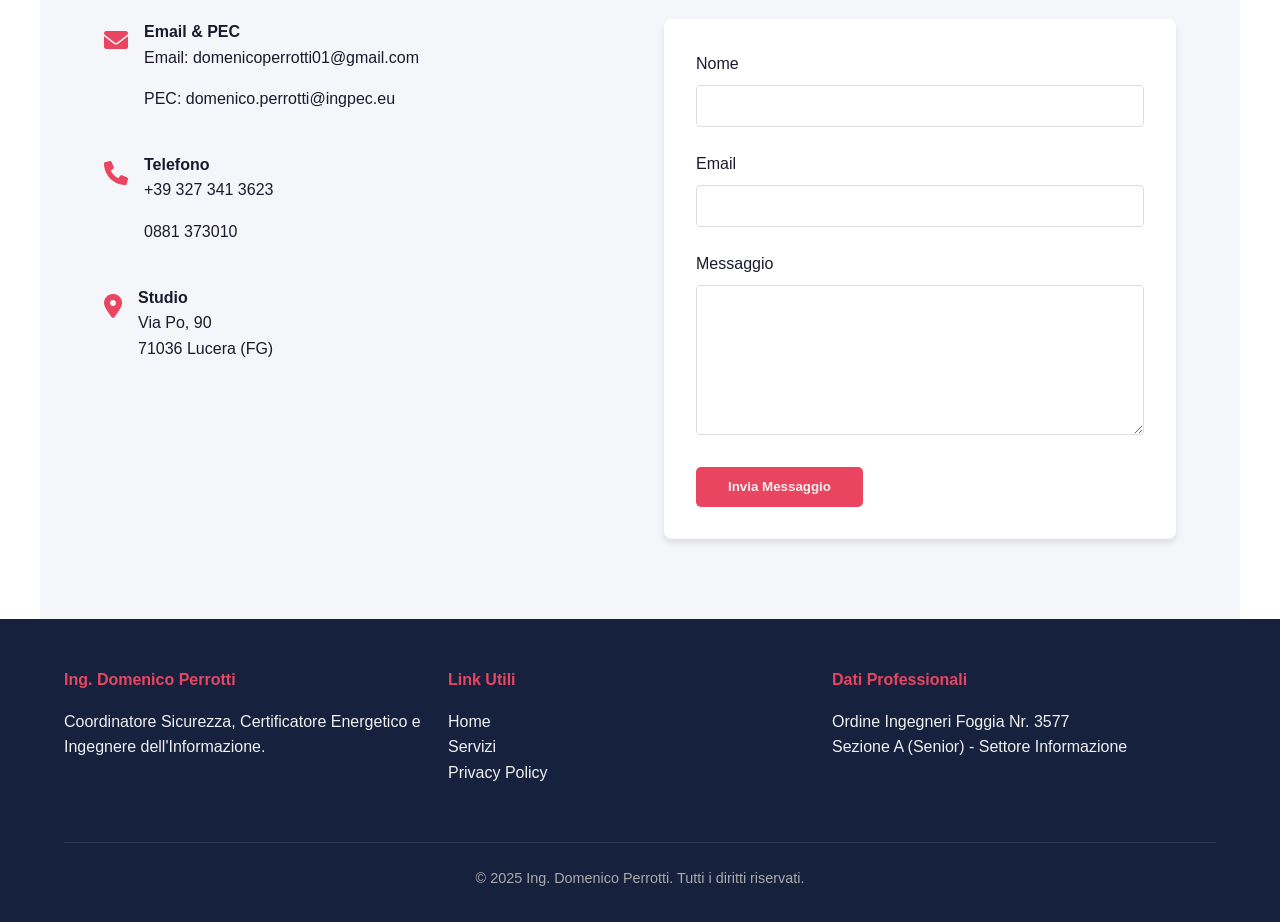
==== commit 7e64e495: "Update from Sezione B to Sezione A Update number and section name" ====
--- a/index.html
+++ b/index.html
@@ -13,9 +13,11 @@
 
     <meta name="google-site-verification" content="3owK7jIBkP3UJEfsJWdLj-ApVMctesGj8ihE9ozPap8" />
     <!-- Favicon -->
-    <link rel="shortcut icon" type="image/x-icon" href="/favicon.ico">
-    <link rel="icon" type="image/png" sizes="192x192" href="/favicon.png">
-    <link rel="apple-touch-icon" type="image/png" href="/favicon.png">
+    <link rel="icon" type="image/png" href="/img/favicon-96x96.png" sizes="96x96" />
+    <link rel="icon" type="image/svg+xml" href="/img/favicon.svg" />
+    <link rel="shortcut icon" href="/img/favicon.ico" />
+    <link rel="apple-touch-icon" sizes="180x180" href="/img/apple-touch-icon.png" />
+    <link rel="manifest" href="/img/site.webmanifest" />
 
     <!-- Canonical URL -->
     <link rel="canonical" href="https://domenicope.github.io/">
@@ -120,7 +122,7 @@
             <h1>Ing. Domenico Perrotti</h1>
             <h2>Sicurezza sul Lavoro e DVR a Lucera e Foggia</h2>
             <p class="hero-subtitle">Coordinatore Sicurezza (CSP/CSE) & Ingegnere dell'Informazione iscritto all'Ordine
-                degli Ingegneri di Foggia Nr. B219</p>
+                degli Ingegneri di Foggia Nr. 3577</p>
             <div class="hero-buttons">
                 <a href="#contatti" class="btn">Richiedi Preventivo</a>
                 <a href="#servizi" class="btn btn-outline">I Miei Servizi</a>
@@ -144,7 +146,7 @@
             <div class="about-text">
                 <h3>Profilo Professionale</h3>
                 <p>Sono Domenico Perrotti, <strong>tecnico abilitato a Lucera</strong> e Ingegnere iscritto all'Ordine
-                    della provincia di Foggia (Nr. B219). Opero come Coordinatore per la Sicurezza nei cantieri
+                    della provincia di Foggia (Nr. 3577). Opero come Coordinatore per la Sicurezza nei cantieri
                     temporanei e mobili (CSP/CSE), offrendo competenza e affidabilità.</p>
                 <p>Specializzato nella consulenza per la sicurezza aziendale, mi occupo della redazione di <strong>DVR a
                         Lucera</strong> e <strong>DVR a Foggia</strong>, supportando le imprese nel rispetto degli
@@ -275,8 +277,8 @@
             </div>
             <div class="footer-col">
                 <h4>Dati Professionali</h4>
-                <p>Ordine Ingegneri Foggia Nr. B219<br>
-                    Sezione B (Junior) - Settore Informazione</p>
+                <p>Ordine Ingegneri Foggia Nr. 3577<br>
+                    Sezione A (Senior) - Settore Informazione</p>
             </div>
         </div>
         <div class="footer-bottom">
@@ -289,4 +291,4 @@
 
 
 
-</html>+</html>
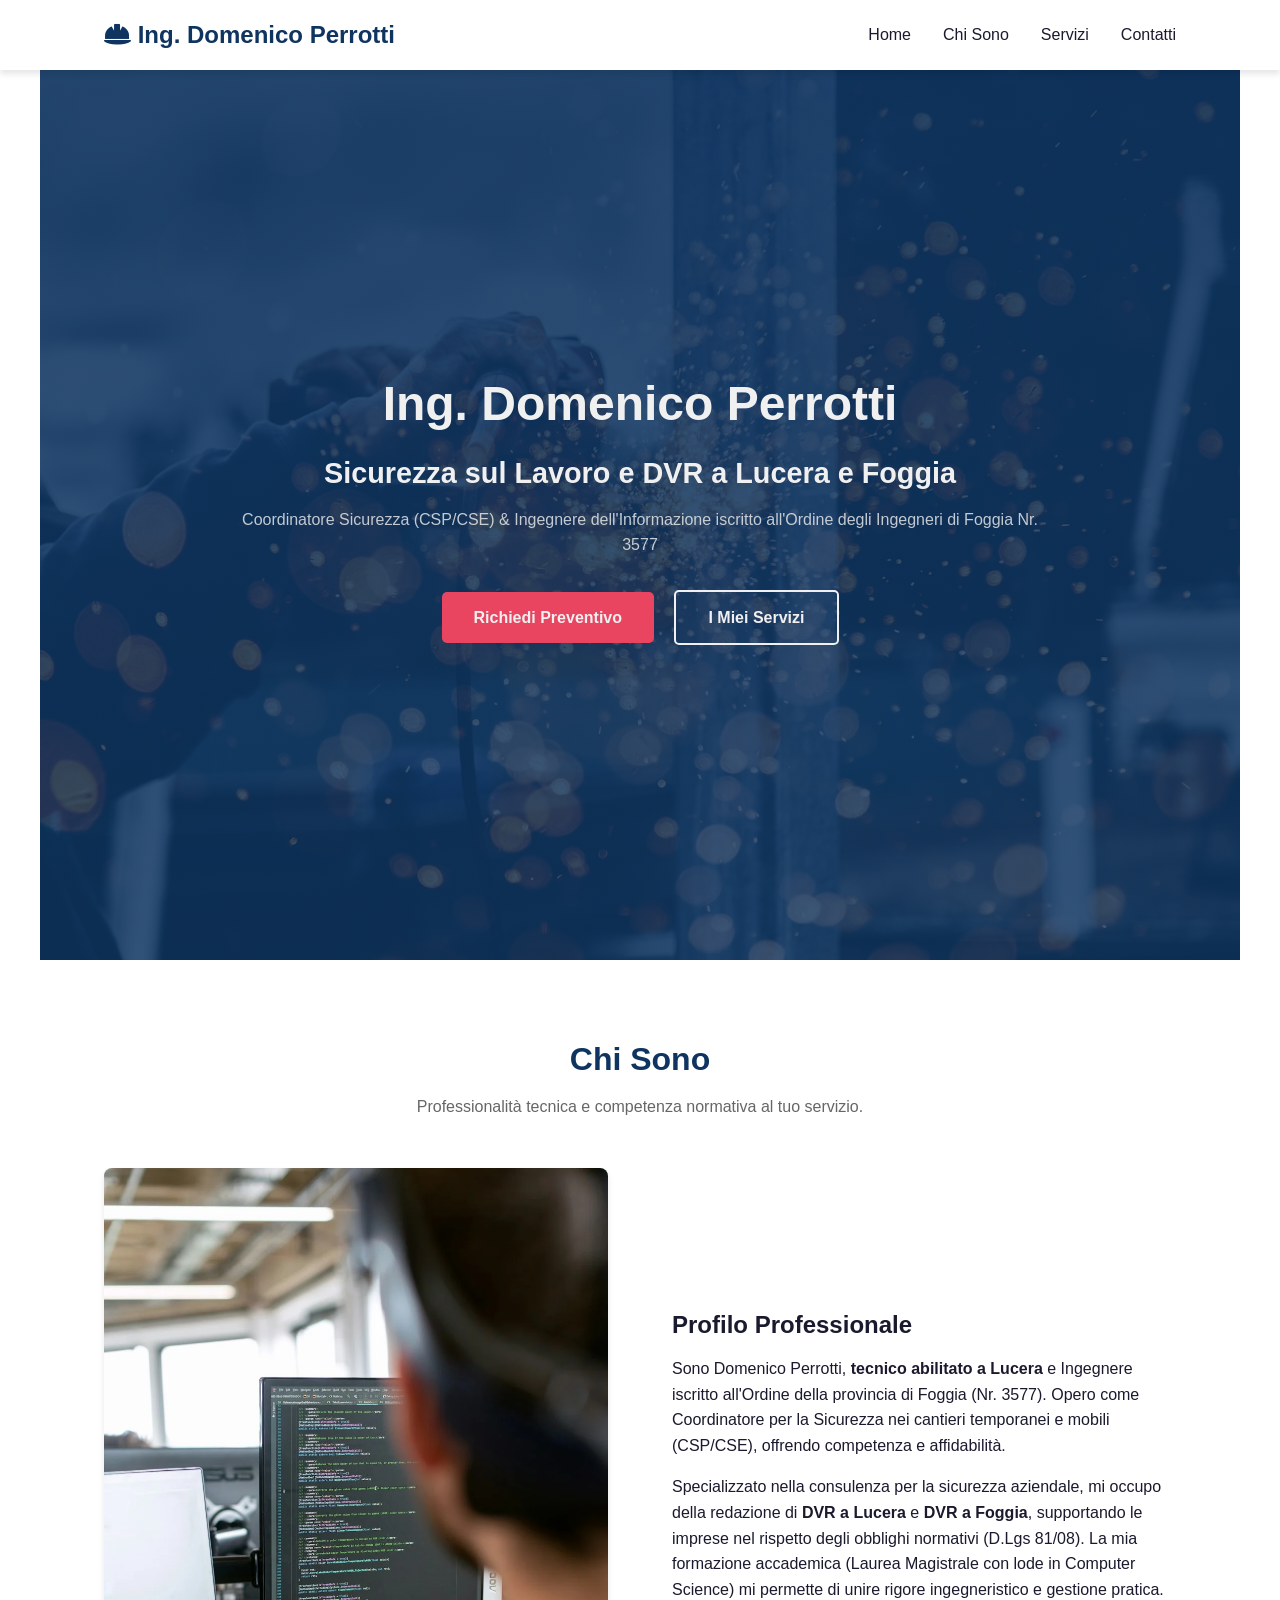
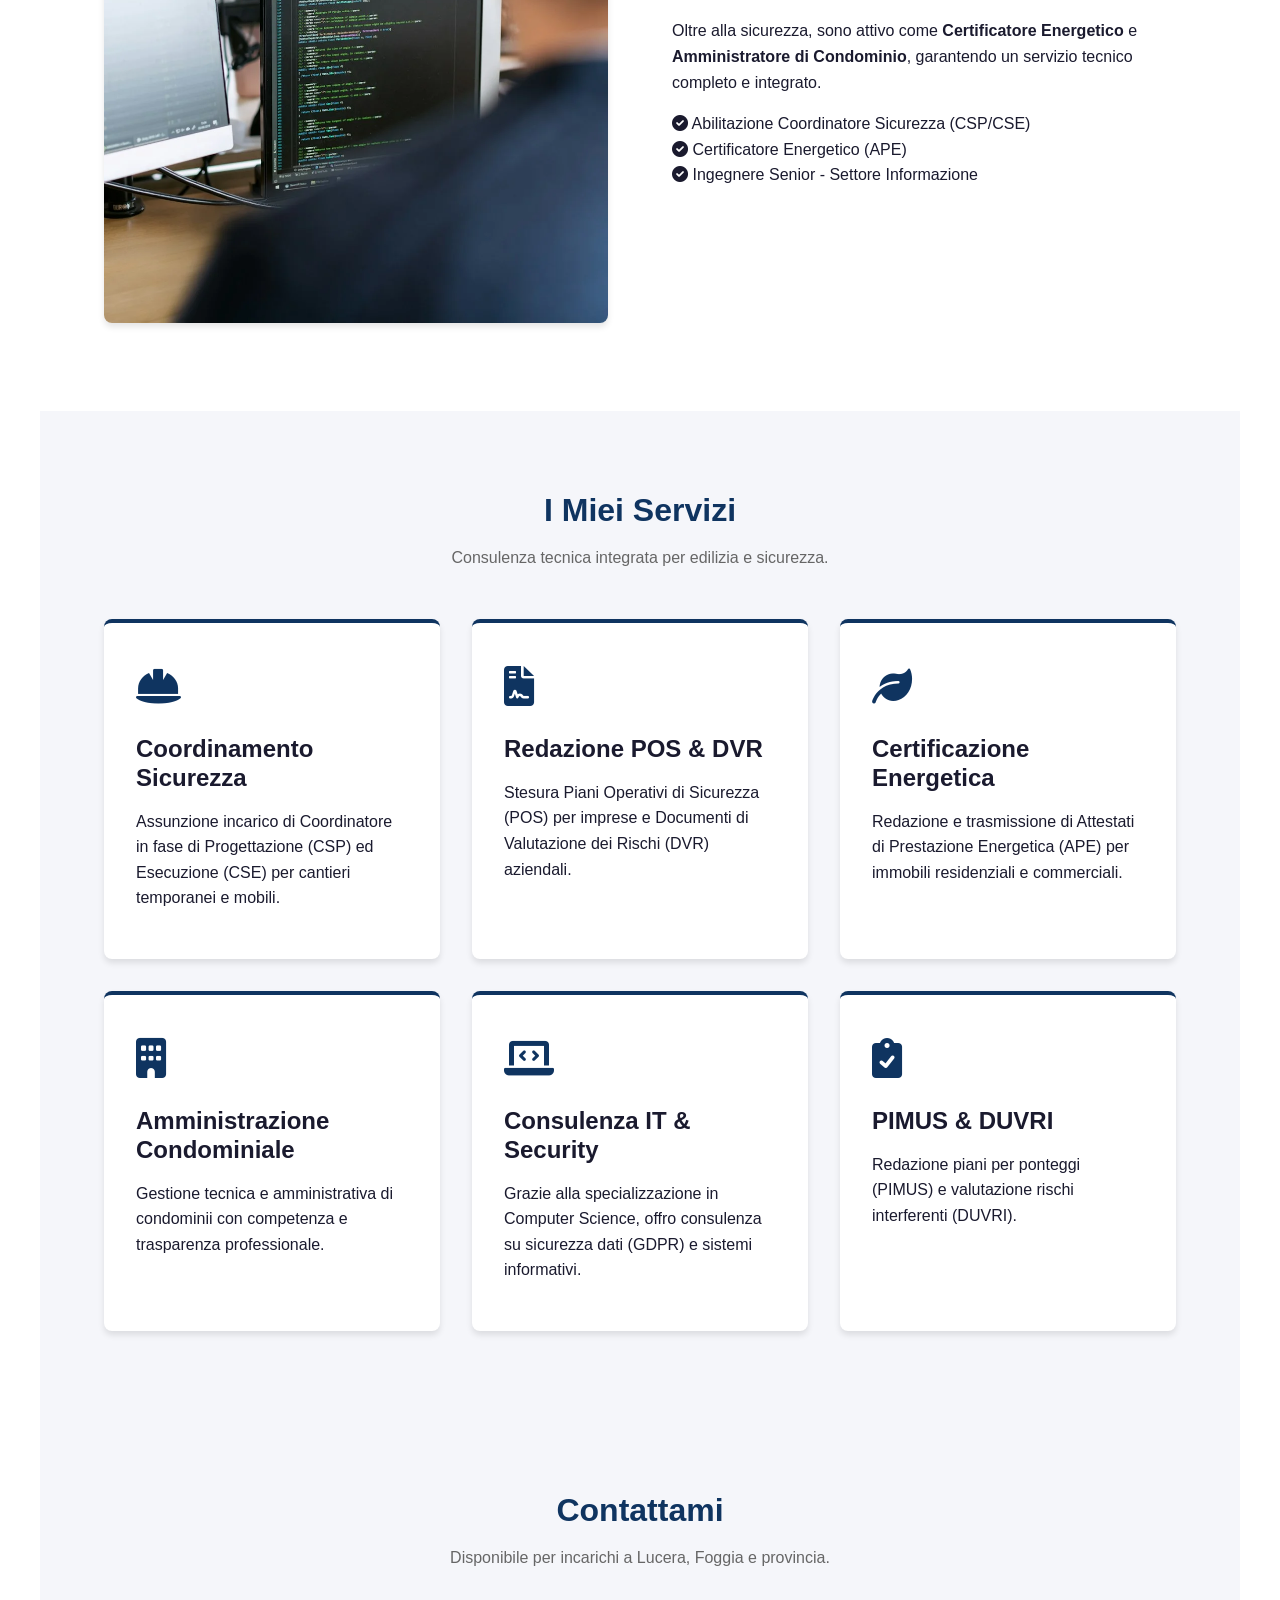
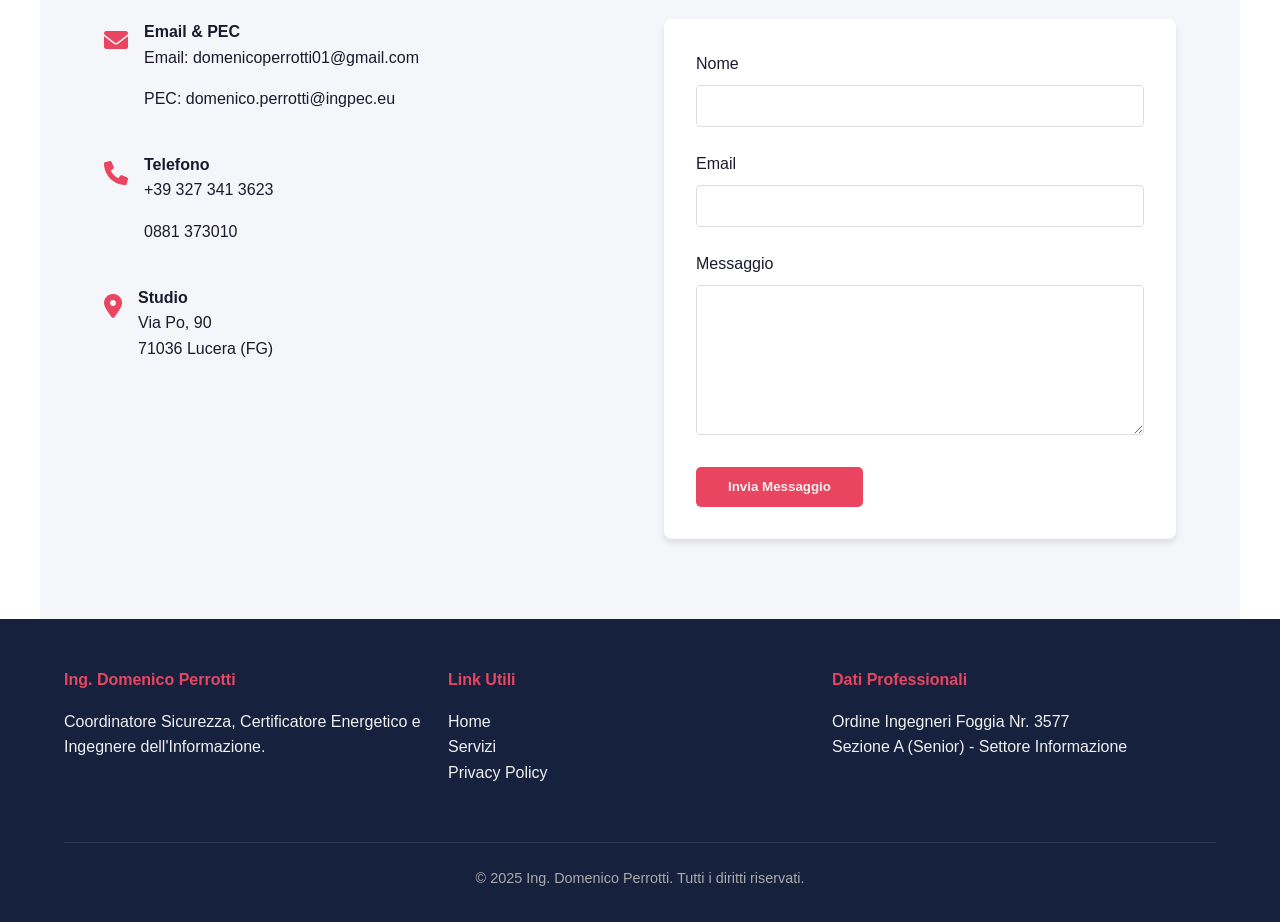
==== commit a69d1ffd: "Last update ingegnere senior" ====
--- a/index.html
+++ b/index.html
@@ -159,7 +159,7 @@
                     <li><i class="fas fa-check-circle icon-check"></i> Abilitazione Coordinatore Sicurezza (CSP/CSE)
                     </li>
                     <li><i class="fas fa-check-circle icon-check"></i> Certificatore Energetico (APE)</li>
-                    <li><i class="fas fa-check-circle icon-check"></i> Ingegnere Junior - Settore Informazione</li>
+                    <li><i class="fas fa-check-circle icon-check"></i> Ingegnere Senior - Settore Informazione</li>
                 </ul>
             </div>
         </div>
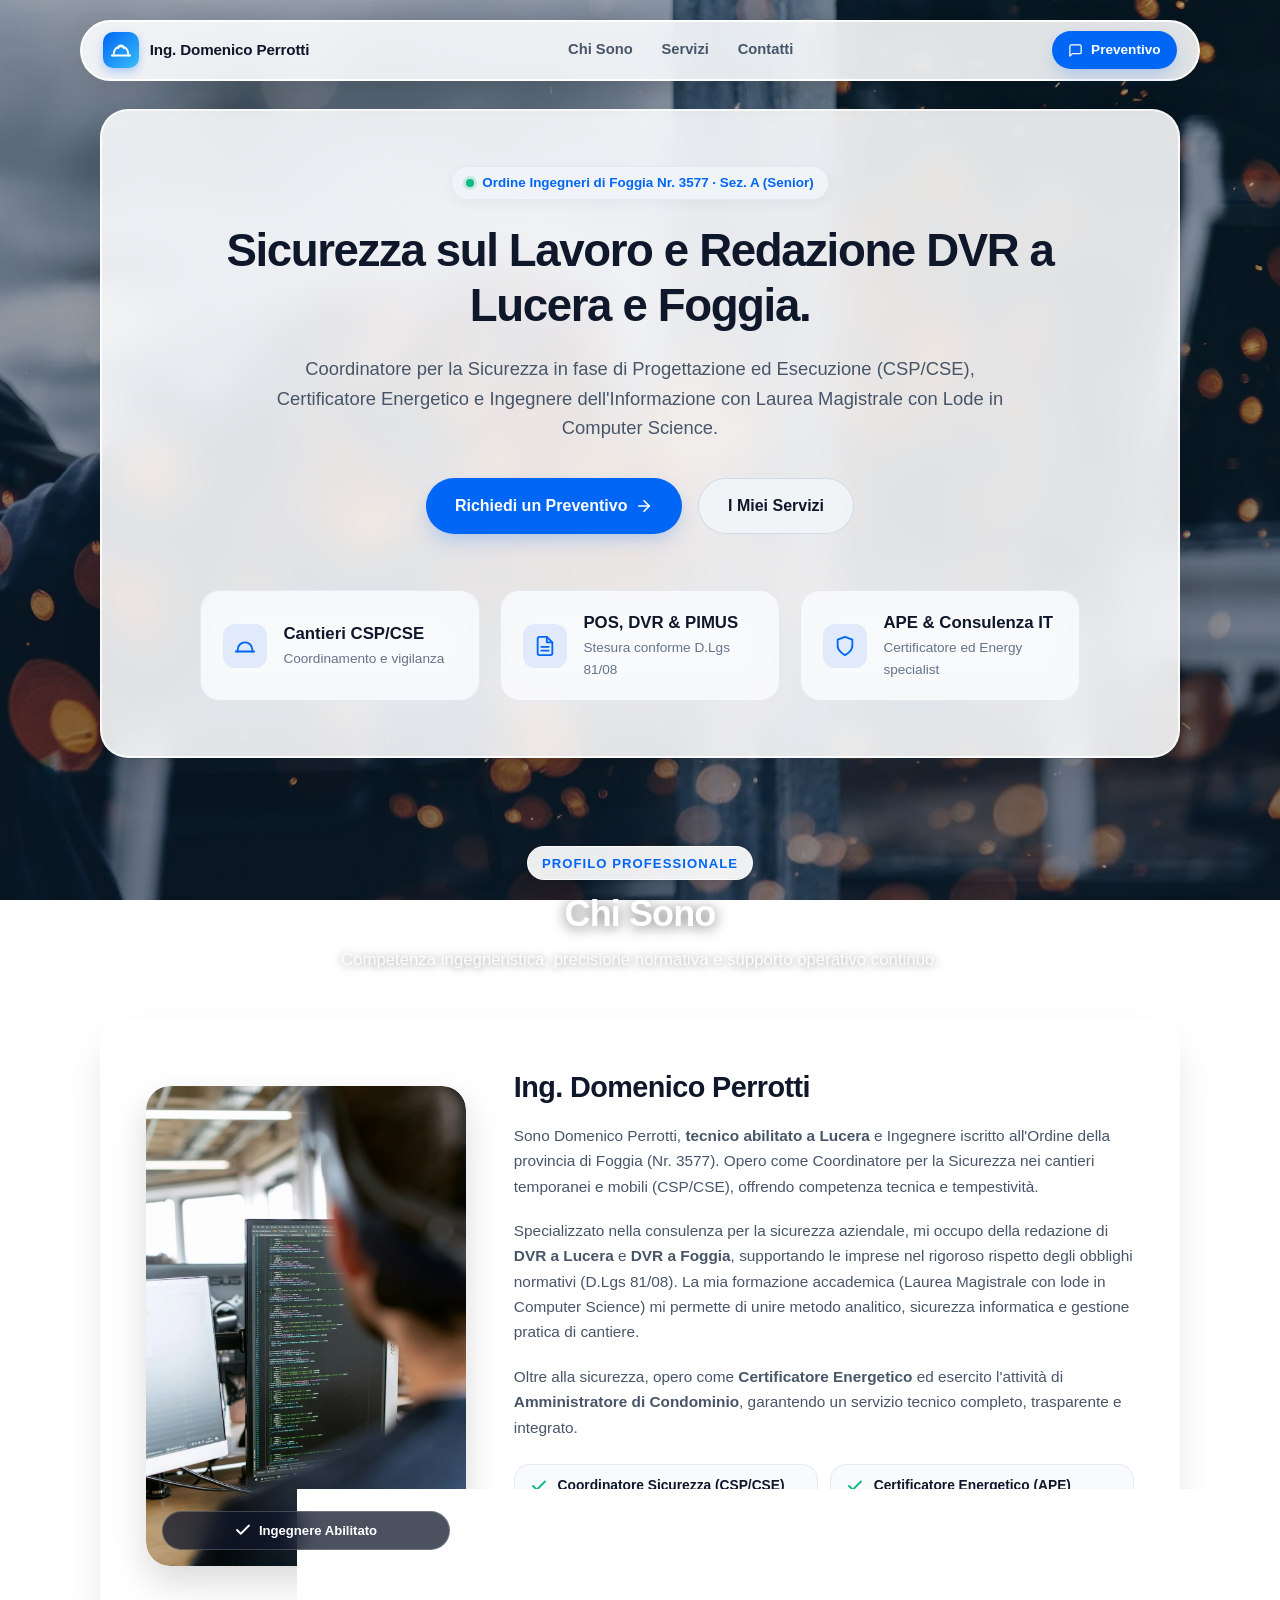
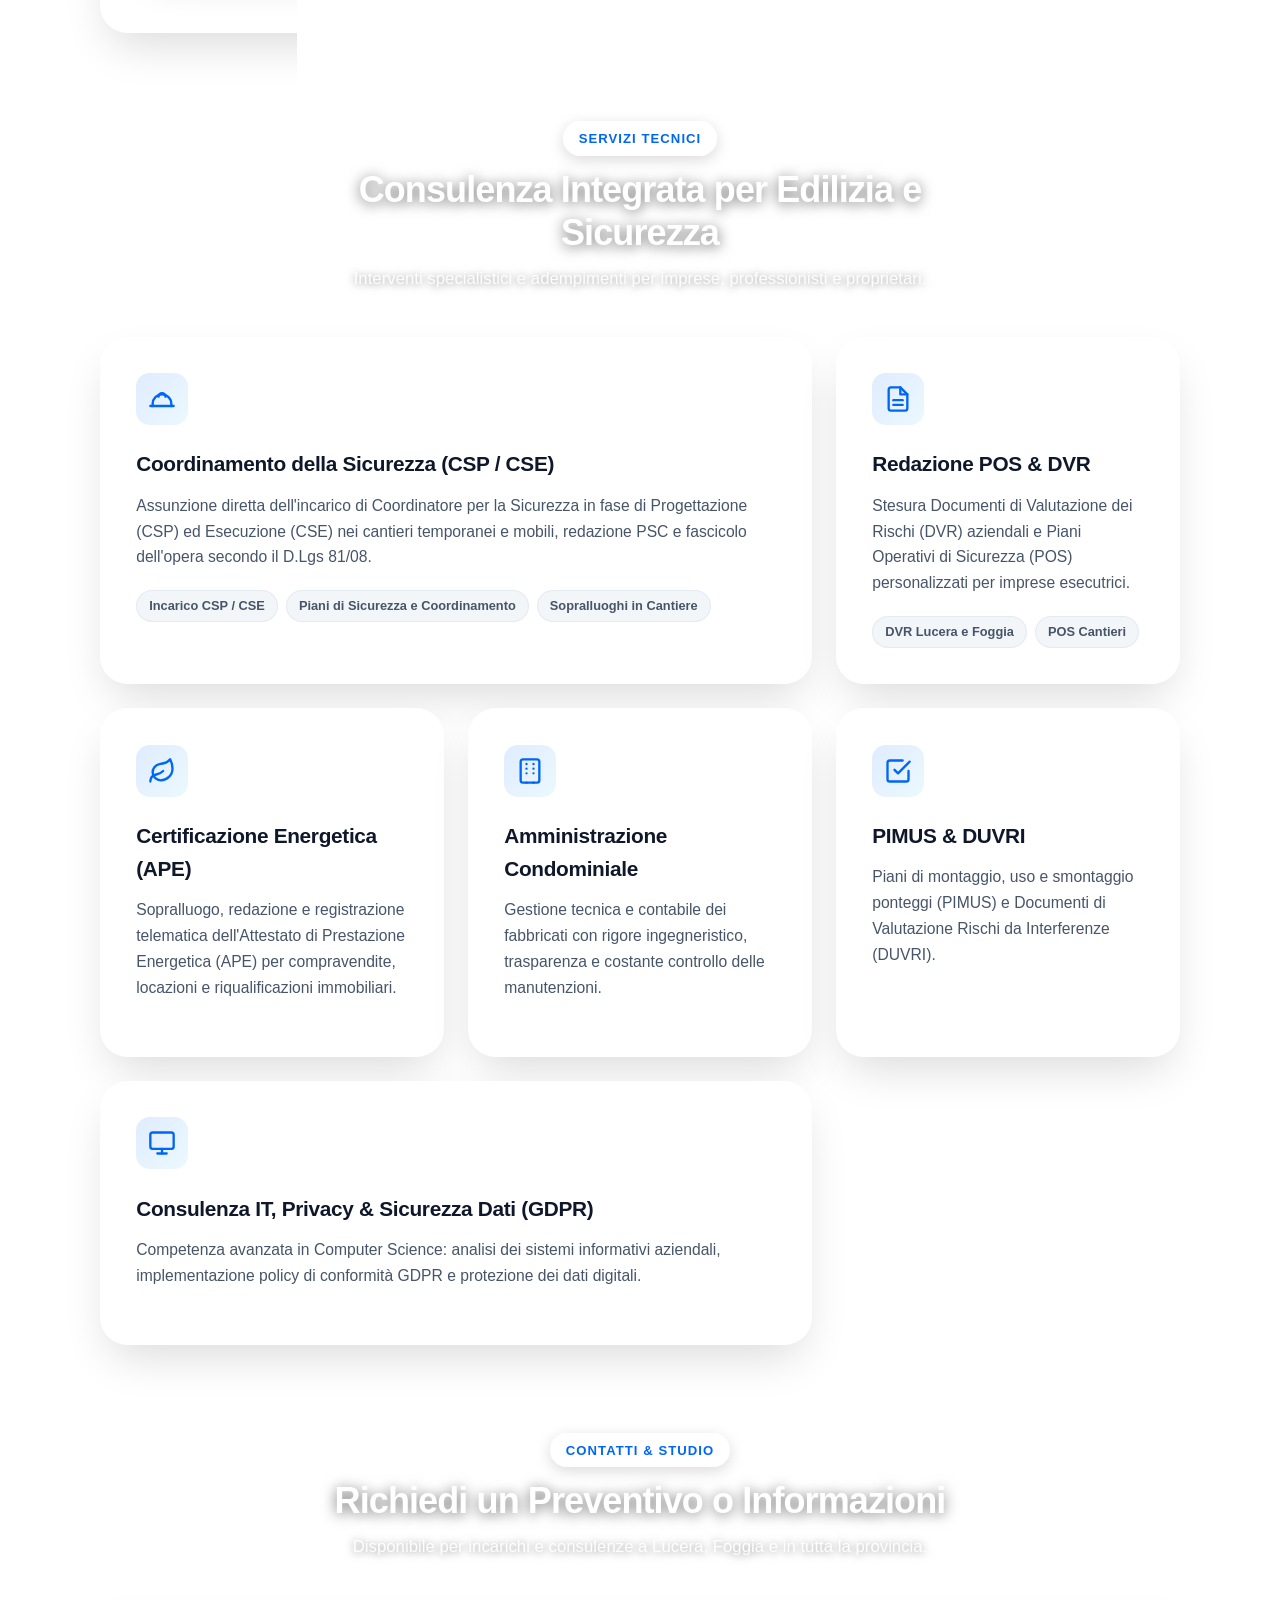
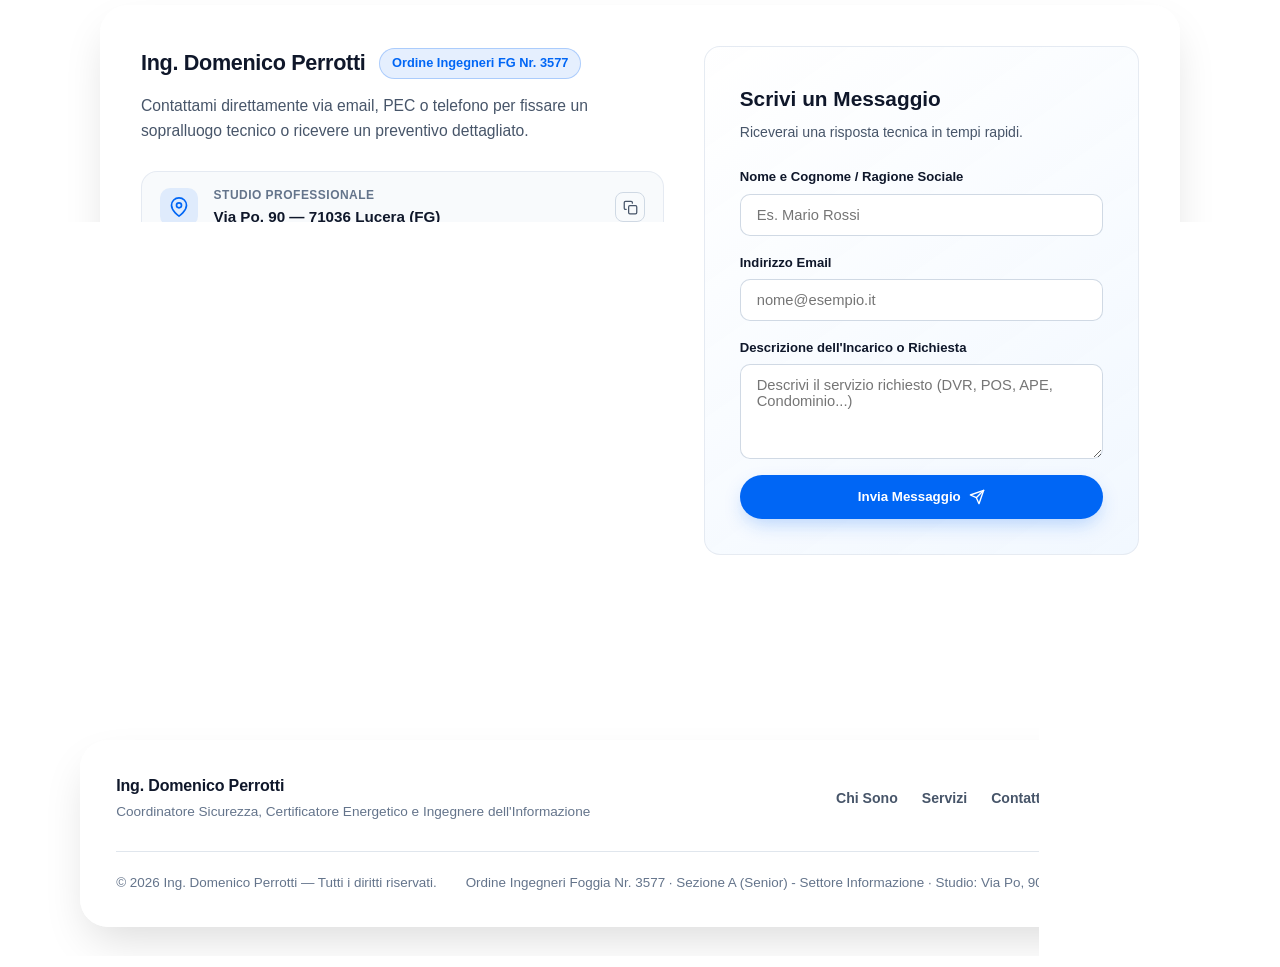
==== commit 4cefc0f0: "feat: redesign personal portfolio with Apple/Revolut glassmorphic style, dynamic shrink navbar and c" ====
--- a/index.html
+++ b/index.html
@@ -1,294 +1,602 @@
-<!DOCTYPE html>
-<html lang="it">
-
-
-<head>
-    <meta charset="UTF-8">
-    <meta name="viewport" content="width=device-width, initial-scale=1.0">
-    <title>Ing. Domenico Perrotti | Redazione DVR a Lucera e Foggia | Sicurezza sul Lavoro</title>
-    <meta name="description"
-        content="Ing. Domenico Perrotti: Redazione Documento Valutazione Rischi (DVR) a Lucera e Foggia. Coordinatore Sicurezza CSP/CSE e Certificatore Energetico.">
-    <meta name="keywords"
-        content="Tecnici abilitati piani sicurezza Foggia, Ingegnere, Redazione POS Foggia, DVR Foggia, Coordinatore Sicurezza Foggia, Ing. Domenico Perrotti, Lucera, Sicurezza Cantieri">
-
-    <meta name="google-site-verification" content="3owK7jIBkP3UJEfsJWdLj-ApVMctesGj8ihE9ozPap8" />
-    <!-- Favicon -->
-    <link rel="icon" type="image/png" href="/img/favicon-96x96.png" sizes="96x96" />
-    <link rel="icon" type="image/svg+xml" href="/img/favicon.svg" />
-    <link rel="shortcut icon" href="/img/favicon.ico" />
-    <link rel="apple-touch-icon" sizes="180x180" href="/img/apple-touch-icon.png" />
-    <link rel="manifest" href="/img/site.webmanifest" />
-
-    <!-- Canonical URL -->
-    <link rel="canonical" href="https://domenicope.github.io/">
-
-    <!-- Open Graph / Facebook -->
-    <meta property="og:type" content="website">
-    <meta property="og:url" content="https://domenicope.github.io/">
-    <meta property="og:title" content="Ing. Domenico Perrotti | Redazione DVR a Lucera e Foggia | Sicurezza sul Lavoro">
-    <meta property="og:description"
-        content="Ing. Domenico Perrotti: Redazione Documento Valutazione Rischi (DVR) a Lucera e Foggia. Coordinatore Sicurezza CSP/CSE e Certificatore Energetico.">
-    <meta property="og:image" content="https://domenicope.github.io/img/profile.jpg">
-
-    <!-- Twitter -->
-    <meta property="twitter:card" content="summary_large_image">
-    <meta property="twitter:url" content="https://domenicope.github.io/">
-    <meta property="twitter:title"
-        content="Ing. Domenico Perrotti | Redazione DVR a Lucera e Foggia | Sicurezza sul Lavoro">
-    <meta property="twitter:description"
-        content="Ing. Domenico Perrotti: Redazione Documento Valutazione Rischi (DVR) a Lucera e Foggia. Coordinatore Sicurezza CSP/CSE e Certificatore Energetico.">
-    <meta property="twitter:image" content="https://domenicope.github.io/img/profile.jpg">
-
-    <link rel="stylesheet" href="style.css">
-    <!-- Google Fonts -->
-    <link rel="preconnect" href="https://fonts.googleapis.com">
-    <link rel="preconnect" href="https://fonts.gstatic.com" crossorigin>
-    <link href="https://fonts.googleapis.com/css2?family=Inter:wght@300;400;600;700&display=swap" rel="stylesheet">
-    <!-- Font Awesome for Icons -->
-    <link rel="stylesheet" href="https://cdnjs.cloudflare.com/ajax/libs/font-awesome/6.0.0/css/all.min.css">
-    <meta http-equiv="Content-Security-Policy" content="
-    default-src 'self';
-    script-src 'self';
-    style-src 'self' https://fonts.googleapis.com https://cdnjs.cloudflare.com;
-    font-src 'self' https://fonts.gstatic.com https://cdnjs.cloudflare.com;
-    img-src 'self' data:;
-    form-action 'self' https://formspree.io;
-    connect-src 'self' https://formspree.io;
-    ">
-    <script type="application/ld+json">
-    {
-      "@context": "https://schema.org",
-      "@type": "ProfessionalService",
-      "name": "Ing. Domenico Perrotti",
-      "image": "https://domenicope.github.io/img/profile.jpg",
-      "@id": "https://domenicope.github.io",
-      "url": "https://domenicope.github.io",
-      "telephone": "+393273413623",
-      "address": {
-        "@type": "PostalAddress",
-        "streetAddress": "Via Po, 90",
-        "addressLocality": "Lucera",
-        "addressRegion": "FG",
-        "postalCode": "71036",
-        "addressCountry": "IT"
-      },
-      "geo": {
-        "@type": "GeoCoordinates",
-        "latitude": 41.5000,
-        "longitude": 15.3333
-      },
-      "areaServed": [
-        {
-            "@type": "City",
-            "name": "Lucera"
-        },
-        {
-            "@type": "City",
-            "name": "Foggia"
-        },
-        {
-            "@type": "AdministrativeArea",
-            "name": "Provincia di Foggia"
-        }
-      ],
-      "description": "Tecnico abilitato alla redazione dei piani di sicurezza (POS, DVR, PIMUS) in provincia di Foggia. Coordinatore Sicurezza CSP/CSE e Certificatore Energetico.",
-      "priceRange": "$$"
-    }
-    </script>
-</head>
-
-<body>
-    <!-- Navigation -->
-    <header>
-        <nav>
-            <div class="logo">
-                <i class="fas fa-hard-hat"></i> Ing. Domenico Perrotti
-            </div>
-            <ul class="nav-links">
-                <li><a href="#home">Home</a></li>
-                <li><a href="#chi-sono">Chi Sono</a></li>
-                <li><a href="#servizi">Servizi</a></li>
-                <li><a href="#contatti">Contatti</a></li>
-            </ul>
-            <div class="hamburger">
-                <i class="fas fa-bars"></i>
-            </div>
-        </nav>
-    </header>
-
-    <!-- Hero Section -->
-    <section id="home" class="hero">
-        <div class="hero-content">
-            <h1>Ing. Domenico Perrotti</h1>
-            <h2>Sicurezza sul Lavoro e DVR a Lucera e Foggia</h2>
-            <p class="hero-subtitle">Coordinatore Sicurezza (CSP/CSE) & Ingegnere dell'Informazione iscritto all'Ordine
-                degli Ingegneri di Foggia Nr. 3577</p>
-            <div class="hero-buttons">
-                <a href="#contatti" class="btn">Richiedi Preventivo</a>
-                <a href="#servizi" class="btn btn-outline">I Miei Servizi</a>
-            </div>
-        </div>
-    </section>
-
-    <!-- About Section -->
-    <section id="chi-sono">
-        <div class="section-title">
-            <h2>Chi Sono</h2>
-            <p>Professionalità tecnica e competenza normativa al tuo servizio.</p>
-        </div>
-        <div class="about-content">
-            <div class="about-image">
-                <picture>
-                    <source srcset="img/profile.webp" type="image/webp">
-                    <img src="img/profile.jpg" alt="Ing. Domenico Perrotti">
-                </picture>
-            </div>
-            <div class="about-text">
-                <h3>Profilo Professionale</h3>
-                <p>Sono Domenico Perrotti, <strong>tecnico abilitato a Lucera</strong> e Ingegnere iscritto all'Ordine
-                    della provincia di Foggia (Nr. 3577). Opero come Coordinatore per la Sicurezza nei cantieri
-                    temporanei e mobili (CSP/CSE), offrendo competenza e affidabilità.</p>
-                <p>Specializzato nella consulenza per la sicurezza aziendale, mi occupo della redazione di <strong>DVR a
-                        Lucera</strong> e <strong>DVR a Foggia</strong>, supportando le imprese nel rispetto degli
-                    obblighi normativi (D.Lgs 81/08). La mia formazione accademica (Laurea Magistrale con lode in
-                    Computer Science) mi permette di unire rigore ingegneristico e gestione pratica.</p>
-                <p>Oltre alla sicurezza, sono attivo come <strong>Certificatore Energetico</strong> e
-                    <strong>Amministratore di Condominio</strong>, garantendo un servizio tecnico completo e integrato.
-                </p>
-                <ul class="about-list">
-                    <li><i class="fas fa-check-circle icon-check"></i> Abilitazione Coordinatore Sicurezza (CSP/CSE)
-                    </li>
-                    <li><i class="fas fa-check-circle icon-check"></i> Certificatore Energetico (APE)</li>
-                    <li><i class="fas fa-check-circle icon-check"></i> Ingegnere Senior - Settore Informazione</li>
-                </ul>
-            </div>
-        </div>
-    </section>
-
-    <!-- Services Section -->
-    <section id="servizi" class="services">
-        <div class="section-title">
-            <h2>I Miei Servizi</h2>
-            <p>Consulenza tecnica integrata per edilizia e sicurezza.</p>
-        </div>
-        <div class="services-grid">
-            <div class="service-card">
-                <div class="service-icon"><i class="fas fa-hard-hat"></i></div>
-                <h3>Coordinamento Sicurezza</h3>
-                <p>Assunzione incarico di Coordinatore in fase di Progettazione (CSP) ed Esecuzione (CSE) per cantieri
-                    temporanei e mobili.</p>
-            </div>
-            <div class="service-card">
-                <div class="service-icon"><i class="fas fa-file-contract"></i></div>
-                <h3>Redazione POS & DVR</h3>
-                <p>Stesura Piani Operativi di Sicurezza (POS) per imprese e Documenti di Valutazione dei Rischi (DVR)
-                    aziendali.</p>
-            </div>
-            <div class="service-card">
-                <div class="service-icon"><i class="fas fa-leaf"></i></div>
-                <h3>Certificazione Energetica</h3>
-                <p>Redazione e trasmissione di Attestati di Prestazione Energetica (APE) per immobili residenziali e
-                    commerciali.</p>
-            </div>
-            <div class="service-card">
-                <div class="service-icon"><i class="fas fa-building"></i></div>
-                <h3>Amministrazione Condominiale</h3>
-                <p>Gestione tecnica e amministrativa di condominii con competenza e trasparenza professionale.</p>
-            </div>
-            <div class="service-card">
-                <div class="service-icon"><i class="fas fa-laptop-code"></i></div>
-                <h3>Consulenza IT & Security</h3>
-                <p>Grazie alla specializzazione in Computer Science, offro consulenza su sicurezza dati (GDPR) e sistemi
-                    informativi.</p>
-            </div>
-            <div class="service-card">
-                <div class="service-icon"><i class="fas fa-clipboard-check"></i></div>
-                <h3>PIMUS & DUVRI</h3>
-                <p>Redazione piani per ponteggi (PIMUS) e valutazione rischi interferenti (DUVRI).</p>
-            </div>
-        </div>
-    </section>
-
-    <!-- Contact Section -->
-    <section id="contatti" class="contact">
-        <div class="section-title">
-            <h2>Contattami</h2>
-            <p>Disponibile per incarichi a Lucera, Foggia e provincia.</p>
-        </div>
-        <div class="contact-container">
-            <div class="contact-info">
-                <div class="contact-info-item">
-                    <div class="contact-icon"><i class="fas fa-envelope"></i></div>
-                    <div>
-                        <h4>Email & PEC</h4>
-                        <p>Email: <a href="mailto:domenicoperrotti01@gmail.com">domenicoperrotti01@gmail.com</a></p>
-                        <p>PEC: <a href="mailto:domenico.perrotti@ingpec.eu">domenico.perrotti@ingpec.eu</a></p>
-                    </div>
-                </div>
-                <div class="contact-info-item">
-                    <div class="contact-icon"><i class="fas fa-phone"></i></div>
-                    <div>
-                        <h4>Telefono</h4>
-                        <p>+39 327 341 3623</p>
-                        <p>0881 373010</p>
-                    </div>
-                </div>
-                <div class="contact-info-item">
-                    <div class="contact-icon"><i class="fas fa-map-marker-alt"></i></div>
-                    <div>
-                        <h4>Studio</h4>
-                        <p>Via Po, 90<br>71036 Lucera (FG)</p>
-                    </div>
-                </div>
-            </div>
-
-            <form class="contact-form" action="https://formspree.io/f/xnnkkzyp" method="post">
-                <div class="form-group">
-                    <label for="name">Nome</label>
-                    <input type="text" id="name" name="name" required>
-                </div>
-                <div class="form-group">
-                    <label for="email">Email</label>
-                    <input type="email" id="email" name="email" required>
-                </div>
-                <div class="form-group">
-                    <label for="message">Messaggio</label>
-                    <textarea id="message" name="message" required></textarea>
-                </div>
-                <button type="submit" class="btn">Invia Messaggio</button>
-            </form>
-        </div>
-    </section>
-
-    <!-- Footer -->
-    <footer>
-        <div class="footer-content">
-            <div class="footer-col">
-                <h4>Ing. Domenico Perrotti</h4>
-                <p>Coordinatore Sicurezza, Certificatore Energetico e Ingegnere dell'Informazione.</p>
-            </div>
-            <div class="footer-col">
-                <h4>Link Utili</h4>
-                <ul>
-                    <li><a href="#home">Home</a></li>
-                    <li><a href="#servizi">Servizi</a></li>
-                    <li><a href="privacy.html">Privacy Policy</a></li>
-                </ul>
-            </div>
-            <div class="footer-col">
-                <h4>Dati Professionali</h4>
-                <p>Ordine Ingegneri Foggia Nr. 3577<br>
-                    Sezione A (Senior) - Settore Informazione</p>
-            </div>
-        </div>
-        <div class="footer-bottom">
-            <p>&copy; 2025 Ing. Domenico Perrotti. Tutti i diritti riservati.</p>
-        </div>
-    </footer>
-
-    <script src="script.js"></script>
-</body>
-
-
-
-</html>
+<!DOCTYPE html>
+<html lang="it">
+
+<head>
+    <meta charset="UTF-8">
+    <meta name="viewport" content="width=device-width, initial-scale=1.0">
+    <title>Ing. Domenico Perrotti | Redazione DVR a Lucera e Foggia | Sicurezza sul Lavoro</title>
+    <meta name="description"
+        content="Ing. Domenico Perrotti: Redazione Documento Valutazione Rischi (DVR) a Lucera e Foggia. Coordinatore Sicurezza CSP/CSE e Certificatore Energetico.">
+    <meta name="keywords"
+        content="Tecnici abilitati piani sicurezza Foggia, Ingegnere, Redazione POS Foggia, DVR Foggia, Coordinatore Sicurezza Foggia, Ing. Domenico Perrotti, Lucera, Sicurezza Cantieri">
+    <meta name="theme-color" content="#0066f5">
+
+    <meta name="google-site-verification" content="3owK7jIBkP3UJEfsJWdLj-ApVMctesGj8ihE9ozPap8" />
+
+    <!-- Favicon Originali del sito -->
+    <link rel="icon" type="image/png" href="img/favicon-96x96.png" sizes="96x96" />
+    <link rel="icon" type="image/svg+xml" href="img/favicon.svg" />
+    <link rel="shortcut icon" href="img/favicon.ico" />
+    <link rel="apple-touch-icon" sizes="180x180" href="img/apple-touch-icon.png" />
+    <link rel="manifest" href="img/site.webmanifest" />
+
+    <!-- Canonical URL -->
+    <link rel="canonical" href="https://domenicope.github.io/">
+
+    <!-- Open Graph / Facebook -->
+    <meta property="og:type" content="website">
+    <meta property="og:url" content="https://domenicope.github.io/">
+    <meta property="og:title" content="Ing. Domenico Perrotti | Redazione DVR a Lucera e Foggia | Sicurezza sul Lavoro">
+    <meta property="og:description"
+        content="Ing. Domenico Perrotti: Redazione Documento Valutazione Rischi (DVR) a Lucera e Foggia. Coordinatore Sicurezza CSP/CSE e Certificatore Energetico.">
+    <meta property="og:image" content="https://domenicope.github.io/img/profile.jpg">
+
+    <!-- Twitter -->
+    <meta property="twitter:card" content="summary_large_image">
+    <meta property="twitter:url" content="https://domenicope.github.io/">
+    <meta property="twitter:title"
+        content="Ing. Domenico Perrotti | Redazione DVR a Lucera e Foggia | Sicurezza sul Lavoro">
+    <meta property="twitter:description"
+        content="Ing. Domenico Perrotti: Redazione Documento Valutazione Rischi (DVR) a Lucera e Foggia. Coordinatore Sicurezza CSP/CSE e Certificatore Energetico.">
+    <meta property="twitter:image" content="https://domenicope.github.io/img/profile.jpg">
+
+    <!-- Google Fonts: Inter -->
+    <link rel="preconnect" href="https://fonts.googleapis.com">
+    <link rel="preconnect" href="https://fonts.gstatic.com" crossorigin>
+    <link href="https://fonts.googleapis.com/css2?family=Inter:wght@300;400;500;600;700;800&display=swap" rel="stylesheet">
+
+    <link rel="stylesheet" href="style.css">
+
+    <!-- CSP -->
+    <meta http-equiv="Content-Security-Policy" content="
+    default-src 'self';
+    script-src 'self' 'unsafe-inline';
+    style-src 'self' 'unsafe-inline' https://fonts.googleapis.com;
+    font-src 'self' https://fonts.gstatic.com;
+    img-src 'self' data:;
+    form-action 'self' https://formspree.io;
+    connect-src 'self' https://formspree.io;
+    ">
+
+    <!-- Structured Data (Schema.org JSON-LD) -->
+    <script type="application/ld+json">
+    {
+      "@context": "https://schema.org",
+      "@type": "ProfessionalService",
+      "name": "Ing. Domenico Perrotti",
+      "image": "https://domenicope.github.io/img/profile.jpg",
+      "@id": "https://domenicope.github.io",
+      "url": "https://domenicope.github.io",
+      "telephone": "+393273413623",
+      "address": {
+        "@type": "PostalAddress",
+        "streetAddress": "Via Po, 90",
+        "addressLocality": "Lucera",
+        "addressRegion": "FG",
+        "postalCode": "71036",
+        "addressCountry": "IT"
+      },
+      "geo": {
+        "@type": "GeoCoordinates",
+        "latitude": 41.5000,
+        "longitude": 15.3333
+      },
+      "areaServed": [
+        {
+            "@type": "City",
+            "name": "Lucera"
+        },
+        {
+            "@type": "City",
+            "name": "Foggia"
+        },
+        {
+            "@type": "AdministrativeArea",
+            "name": "Provincia di Foggia"
+        }
+      ],
+      "description": "Tecnico abilitato alla redazione dei piani di sicurezza (POS, DVR, PIMUS) in provincia di Foggia. Coordinatore Sicurezza CSP/CSE e Certificatore Energetico.",
+      "priceRange": "$$"
+    }
+    </script>
+</head>
+
+<body>
+    <!-- Sfondo fotografico cantiere originale sempre visibile e fisso con overlay di profondità -->
+    <div class="bg-fixed"></div>
+    <div class="bg-overlay"></div>
+
+    <!-- Floating Glass Header (Apple/Revolut island style con shrink dinamico) -->
+    <header class="glass-header">
+        <nav class="nav-container">
+            <div class="brand-logo">
+                <span class="logo-icon">
+                    <svg width="22" height="22" viewBox="0 0 24 24" fill="none" stroke="currentColor" stroke-width="2" stroke-linecap="round" stroke-linejoin="round">
+                        <path d="M2 18h20"></path>
+                        <path d="M4 18v-2a8 8 0 0 1 16 0v2"></path>
+                        <path d="M9 10a3 3 0 0 1 6 0"></path>
+                    </svg>
+                </span>
+                <span class="logo-text">Ing. Domenico Perrotti</span>
+            </div>
+
+            <div class="nav-menu">
+                <a href="#chi-sono" class="nav-link">Chi Sono</a>
+                <a href="#servizi" class="nav-link">Servizi</a>
+                <a href="#contatti" class="nav-link">Contatti</a>
+            </div>
+
+            <div class="nav-cta">
+                <a href="#contatti" class="btn btn-sm btn-primary">
+                    <svg width="15" height="15" viewBox="0 0 24 24" fill="none" stroke="currentColor" stroke-width="2" stroke-linecap="round" stroke-linejoin="round">
+                        <path d="M21 15a2 2 0 0 1-2 2H7l-4 4V5a2 2 0 0 1 2-2h14a2 2 0 0 1 2 2z"></path>
+                    </svg>
+                    <span>Preventivo</span>
+                </a>
+            </div>
+        </nav>
+    </header>
+
+    <main class="main-wrapper">
+        <!-- Hero Section Glass Card -->
+        <section id="home" class="hero-section glass-card">
+            <div class="pill-badge">
+                <span class="badge-dot"></span>
+                <span>Ordine Ingegneri di Foggia Nr. 3577 · Sez. A (Senior)</span>
+            </div>
+
+            <h1 class="hero-title">
+                Sicurezza sul Lavoro e Redazione DVR a Lucera e Foggia.
+            </h1>
+
+            <p class="hero-subtitle">
+                Coordinatore per la Sicurezza in fase di Progettazione ed Esecuzione (CSP/CSE), Certificatore Energetico e Ingegnere dell'Informazione con Laurea Magistrale con Lode in Computer Science.
+            </p>
+
+            <div class="hero-actions">
+                <a href="#contatti" class="btn btn-lg btn-primary">
+                    <span>Richiedi un Preventivo</span>
+                    <svg width="18" height="18" viewBox="0 0 24 24" fill="none" stroke="currentColor" stroke-width="2.2" stroke-linecap="round" stroke-linejoin="round">
+                        <line x1="5" y1="12" x2="19" y2="12"></line>
+                        <polyline points="12 5 19 12 12 19"></polyline>
+                    </svg>
+                </a>
+                <a href="#servizi" class="btn btn-lg btn-glass">
+                    <span>I Miei Servizi</span>
+                </a>
+            </div>
+
+            <!-- Quick Metrics / Highlights -->
+            <div class="metrics-grid">
+                <div class="metric-card glass-card-nested">
+                    <div class="metric-icon">
+                        <svg width="22" height="22" viewBox="0 0 24 24" fill="none" stroke="currentColor" stroke-width="2" stroke-linecap="round" stroke-linejoin="round">
+                            <path d="M2 18h20"></path>
+                            <path d="M4 18v-2a8 8 0 0 1 16 0v2"></path>
+                        </svg>
+                    </div>
+                    <div class="metric-info">
+                        <span class="metric-val">Cantieri CSP/CSE</span>
+                        <span class="metric-desc">Coordinamento e vigilanza</span>
+                    </div>
+                </div>
+
+                <div class="metric-card glass-card-nested">
+                    <div class="metric-icon">
+                        <svg width="22" height="22" viewBox="0 0 24 24" fill="none" stroke="currentColor" stroke-width="2" stroke-linecap="round" stroke-linejoin="round">
+                            <path d="M14 2H6a2 2 0 0 0-2 2v16a2 2 0 0 0 2 2h12a2 2 0 0 0 2-2V8z"></path>
+                            <polyline points="14 2 14 8 20 8"></polyline>
+                            <line x1="16" y1="13" x2="8" y2="13"></line>
+                            <line x1="16" y1="17" x2="8" y2="17"></line>
+                        </svg>
+                    </div>
+                    <div class="metric-info">
+                        <span class="metric-val">POS, DVR & PIMUS</span>
+                        <span class="metric-desc">Stesura conforme D.Lgs 81/08</span>
+                    </div>
+                </div>
+
+                <div class="metric-card glass-card-nested">
+                    <div class="metric-icon">
+                        <svg width="22" height="22" viewBox="0 0 24 24" fill="none" stroke="currentColor" stroke-width="2" stroke-linecap="round" stroke-linejoin="round">
+                            <path d="M12 22s8-4 8-10V5l-8-3-8 3v7c0 6 8 10 8 10z"></path>
+                        </svg>
+                    </div>
+                    <div class="metric-info">
+                        <span class="metric-val">APE & Consulenza IT</span>
+                        <span class="metric-desc">Certificatore ed Energy specialist</span>
+                    </div>
+                </div>
+            </div>
+        </section>
+
+        <!-- About Section (Apple Frosted Glass Profile) -->
+        <section id="chi-sono" class="content-section">
+            <div class="section-header">
+                <span class="section-tag">Profilo Professionale</span>
+                <h2 class="section-title">Chi Sono</h2>
+                <p class="section-desc">Competenza ingegneristica, precisione normativa e supporto operativo continuo.</p>
+            </div>
+
+            <div class="about-card glass-card">
+                <div class="about-layout">
+                    <div class="about-image-wrapper">
+                        <picture>
+                            <source srcset="img/profile.webp" type="image/webp">
+                            <img src="img/profile.jpg" alt="Ing. Domenico Perrotti" class="profile-img">
+                        </picture>
+                        <div class="profile-badge">
+                            <svg width="18" height="18" viewBox="0 0 24 24" fill="none" stroke="#ffffff" stroke-width="2.5" stroke-linecap="round" stroke-linejoin="round"><polyline points="20 6 9 17 4 12"></polyline></svg>
+                            <span>Ingegnere Abilitato</span>
+                        </div>
+                    </div>
+
+                    <div class="about-text-content">
+                        <h3>Ing. Domenico Perrotti</h3>
+                        <p class="about-lead">
+                            Sono Domenico Perrotti, <strong>tecnico abilitato a Lucera</strong> e Ingegnere iscritto all'Ordine della provincia di Foggia (Nr. 3577). Opero come Coordinatore per la Sicurezza nei cantieri temporanei e mobili (CSP/CSE), offrendo competenza tecnica e tempestività.
+                        </p>
+                        <p>
+                            Specializzato nella consulenza per la sicurezza aziendale, mi occupo della redazione di <strong>DVR a Lucera</strong> e <strong>DVR a Foggia</strong>, supportando le imprese nel rigoroso rispetto degli obblighi normativi (D.Lgs 81/08). La mia formazione accademica (Laurea Magistrale con lode in Computer Science) mi permette di unire metodo analitico, sicurezza informatica e gestione pratica di cantiere.
+                        </p>
+                        <p>
+                            Oltre alla sicurezza, opero come <strong>Certificatore Energetico</strong> ed esercito l'attività di <strong>Amministratore di Condominio</strong>, garantendo un servizio tecnico completo, trasparente e integrato.
+                        </p>
+
+                        <div class="about-badges-grid">
+                            <div class="spec-pill">
+                                <svg width="18" height="18" viewBox="0 0 24 24" fill="none" stroke="#10b981" stroke-width="2.5" stroke-linecap="round" stroke-linejoin="round"><polyline points="20 6 9 17 4 12"></polyline></svg>
+                                <span>Coordinatore Sicurezza (CSP/CSE)</span>
+                            </div>
+                            <div class="spec-pill">
+                                <svg width="18" height="18" viewBox="0 0 24 24" fill="none" stroke="#10b981" stroke-width="2.5" stroke-linecap="round" stroke-linejoin="round"><polyline points="20 6 9 17 4 12"></polyline></svg>
+                                <span>Certificatore Energetico (APE)</span>
+                            </div>
+                            <div class="spec-pill">
+                                <svg width="18" height="18" viewBox="0 0 24 24" fill="none" stroke="#10b981" stroke-width="2.5" stroke-linecap="round" stroke-linejoin="round"><polyline points="20 6 9 17 4 12"></polyline></svg>
+                                <span>Ingegnere Senior — Settore Informazione</span>
+                            </div>
+                            <div class="spec-pill">
+                                <svg width="18" height="18" viewBox="0 0 24 24" fill="none" stroke="#10b981" stroke-width="2.5" stroke-linecap="round" stroke-linejoin="round"><polyline points="20 6 9 17 4 12"></polyline></svg>
+                                <span>Amministratore di Condominio</span>
+                            </div>
+                        </div>
+                    </div>
+                </div>
+            </div>
+        </section>
+
+        <!-- Services Bento Grid -->
+        <section id="servizi" class="content-section">
+            <div class="section-header">
+                <span class="section-tag">Servizi Tecnici</span>
+                <h2 class="section-title">Consulenza Integrata per Edilizia e Sicurezza</h2>
+                <p class="section-desc">Interventi specialistici e adempimenti per imprese, professionisti e proprietari.</p>
+            </div>
+
+            <div class="bento-grid">
+                <!-- Bento Card 1: Coordinamento Sicurezza (Large) -->
+                <div class="bento-card bento-span-2 glass-card">
+                    <div class="bento-icon-wrapper">
+                        <svg width="28" height="28" viewBox="0 0 24 24" fill="none" stroke="currentColor" stroke-width="2" stroke-linecap="round" stroke-linejoin="round">
+                            <path d="M2 18h20"></path>
+                            <path d="M4 18v-2a8 8 0 0 1 16 0v2"></path>
+                            <path d="M9 10a3 3 0 0 1 6 0"></path>
+                        </svg>
+                    </div>
+                    <div class="bento-content">
+                        <h3>Coordinamento della Sicurezza (CSP / CSE)</h3>
+                        <p>
+                            Assunzione diretta dell'incarico di Coordinatore per la Sicurezza in fase di Progettazione (CSP) ed Esecuzione (CSE) nei cantieri temporanei e mobili, redazione PSC e fascicolo dell'opera secondo il D.Lgs 81/08.
+                        </p>
+                        <div class="bento-pills">
+                            <span class="feature-pill">Incarico CSP / CSE</span>
+                            <span class="feature-pill">Piani di Sicurezza e Coordinamento</span>
+                            <span class="feature-pill">Sopralluoghi in Cantiere</span>
+                        </div>
+                    </div>
+                </div>
+
+                <!-- Bento Card 2: POS & DVR -->
+                <div class="bento-card glass-card">
+                    <div class="bento-icon-wrapper">
+                        <svg width="28" height="28" viewBox="0 0 24 24" fill="none" stroke="currentColor" stroke-width="2" stroke-linecap="round" stroke-linejoin="round">
+                            <path d="M14 2H6a2 2 0 0 0-2 2v16a2 2 0 0 0 2 2h12a2 2 0 0 0 2-2V8z"></path>
+                            <polyline points="14 2 14 8 20 8"></polyline>
+                            <line x1="16" y1="13" x2="8" y2="13"></line>
+                            <line x1="16" y1="17" x2="8" y2="17"></line>
+                        </svg>
+                    </div>
+                    <div class="bento-content">
+                        <h3>Redazione POS & DVR</h3>
+                        <p>
+                            Stesura Documenti di Valutazione dei Rischi (DVR) aziendali e Piani Operativi di Sicurezza (POS) personalizzati per imprese esecutrici.
+                        </p>
+                        <div class="bento-pills">
+                            <span class="feature-pill">DVR Lucera e Foggia</span>
+                            <span class="feature-pill">POS Cantieri</span>
+                        </div>
+                    </div>
+                </div>
+
+                <!-- Bento Card 3: Certificazione Energetica -->
+                <div class="bento-card glass-card">
+                    <div class="bento-icon-wrapper">
+                        <svg width="28" height="28" viewBox="0 0 24 24" fill="none" stroke="currentColor" stroke-width="2" stroke-linecap="round" stroke-linejoin="round">
+                            <path d="M11 20A7 7 0 0 1 9.8 6.1C15.5 5 17 4.48 19 2c1 2 2 4.18 2 8 0 5.5-4.78 10-10 10Z"></path>
+                            <path d="M2 21c0-3 1.85-5.36 5.08-6C9.5 14.52 12 13 13 12"></path>
+                        </svg>
+                    </div>
+                    <div class="bento-content">
+                        <h3>Certificazione Energetica (APE)</h3>
+                        <p>
+                            Sopralluogo, redazione e registrazione telematica dell'Attestato di Prestazione Energetica (APE) per compravendite, locazioni e riqualificazioni immobiliari.
+                        </p>
+                    </div>
+                </div>
+
+                <!-- Bento Card 4: Amministrazione Condominiale -->
+                <div class="bento-card glass-card">
+                    <div class="bento-icon-wrapper">
+                        <svg width="28" height="28" viewBox="0 0 24 24" fill="none" stroke="currentColor" stroke-width="2" stroke-linecap="round" stroke-linejoin="round">
+                            <rect x="4" y="2" width="16" height="20" rx="2" ry="2"></rect>
+                            <line x1="9" y1="22" x2="9" y2="22.01"></line>
+                            <line x1="15" y1="22" x2="15" y2="22.01"></line>
+                            <line x1="9" y1="6" x2="9" y2="6.01"></line>
+                            <line x1="15" y1="6" x2="15" y2="6.01"></line>
+                            <line x1="9" y1="10" x2="9" y2="10.01"></line>
+                            <line x1="15" y1="10" x2="15" y2="10.01"></line>
+                            <line x1="9" y1="14" x2="9" y2="14.01"></line>
+                            <line x1="15" y1="14" x2="15" y2="14.01"></line>
+                        </svg>
+                    </div>
+                    <div class="bento-content">
+                        <h3>Amministrazione Condominiale</h3>
+                        <p>
+                            Gestione tecnica e contabile dei fabbricati con rigore ingegneristico, trasparenza e costante controllo delle manutenzioni.
+                        </p>
+                    </div>
+                </div>
+
+                <!-- Bento Card 5: PIMUS & DUVRI -->
+                <div class="bento-card glass-card">
+                    <div class="bento-icon-wrapper">
+                        <svg width="28" height="28" viewBox="0 0 24 24" fill="none" stroke="currentColor" stroke-width="2" stroke-linecap="round" stroke-linejoin="round">
+                            <polyline points="9 11 12 14 22 4"></polyline>
+                            <path d="M21 12v7a2 2 0 0 1-2 2H5a2 2 0 0 1-2-2V5a2 2 0 0 1 2-2h11"></path>
+                        </svg>
+                    </div>
+                    <div class="bento-content">
+                        <h3>PIMUS & DUVRI</h3>
+                        <p>
+                            Piani di montaggio, uso e smontaggio ponteggi (PIMUS) e Documenti di Valutazione Rischi da Interferenze (DUVRI).
+                        </p>
+                    </div>
+                </div>
+
+                <!-- Bento Card 6: Consulenza IT & Cyber Security -->
+                <div class="bento-card bento-span-2 glass-card">
+                    <div class="bento-icon-wrapper">
+                        <svg width="28" height="28" viewBox="0 0 24 24" fill="none" stroke="currentColor" stroke-width="2" stroke-linecap="round" stroke-linejoin="round">
+                            <rect x="2" y="3" width="20" height="14" rx="2" ry="2"></rect>
+                            <line x1="8" y1="21" x2="16" y2="21"></line>
+                            <line x1="12" y1="17" x2="12" y2="21"></line>
+                        </svg>
+                    </div>
+                    <div class="bento-content">
+                        <h3>Consulenza IT, Privacy & Sicurezza Dati (GDPR)</h3>
+                        <p>
+                            Competenza avanzata in Computer Science: analisi dei sistemi informativi aziendali, implementazione policy di conformità GDPR e protezione dei dati digitali.
+                        </p>
+                    </div>
+                </div>
+            </div>
+        </section>
+
+        <!-- Contact Section (Revolut Style Card with Integrated Formspree Form) -->
+        <section id="contatti" class="content-section">
+            <div class="section-header">
+                <span class="section-tag">Contatti & Studio</span>
+                <h2 class="section-title">Richiedi un Preventivo o Informazioni</h2>
+                <p class="section-desc">Disponibile per incarichi e consulenze a Lucera, Foggia e in tutta la provincia.</p>
+            </div>
+
+            <div class="contact-card glass-card">
+                <div class="contact-layout">
+                    <!-- Left: Contact Details -->
+                    <div class="contact-details">
+                        <div class="company-badge-row">
+                            <span class="company-name">Ing. Domenico Perrotti</span>
+                            <span class="vat-badge">Ordine Ingegneri FG Nr. 3577</span>
+                        </div>
+
+                        <p class="company-intro">
+                            Contattami direttamente via email, PEC o telefono per fissare un sopralluogo tecnico o ricevere un preventivo dettagliato.
+                        </p>
+
+                        <div class="info-list">
+                            <div class="info-item">
+                                <div class="info-icon">
+                                    <svg width="20" height="20" viewBox="0 0 24 24" fill="none" stroke="currentColor" stroke-width="2" stroke-linecap="round" stroke-linejoin="round">
+                                        <path d="M21 10c0 7-9 13-9 13s-9-6-9-13a9 9 0 0 1 18 0z"></path>
+                                        <circle cx="12" cy="10" r="3"></circle>
+                                    </svg>
+                                </div>
+                                <div class="info-text">
+                                    <span class="label">Studio Professionale</span>
+                                    <span class="val">Via Po, 90 — 71036 Lucera (FG)</span>
+                                </div>
+                                <button type="button" class="btn-copy" onclick="copyText('Via Po, 90, 71036 Lucera (FG)', this)" title="Copia indirizzo">
+                                    <svg width="15" height="15" viewBox="0 0 24 24" fill="none" stroke="currentColor" stroke-width="2" stroke-linecap="round" stroke-linejoin="round">
+                                        <rect x="9" y="9" width="13" height="13" rx="2" ry="2"></rect>
+                                        <path d="M5 15H4a2 2 0 0 1-2-2V4a2 2 0 0 1 2-2h9a2 2 0 0 1 2 2v1"></path>
+                                    </svg>
+                                </button>
+                            </div>
+
+                            <div class="info-item">
+                                <div class="info-icon">
+                                    <svg width="20" height="20" viewBox="0 0 24 24" fill="none" stroke="currentColor" stroke-width="2" stroke-linecap="round" stroke-linejoin="round">
+                                        <path d="M22 16.92v3a2 2 0 0 1-2.18 2 19.79 19.79 0 0 1-8.63-3.07 19.5 19.5 0 0 1-6-6 19.79 19.79 0 0 1-3.07-8.67A2 2 0 0 1 4.11 2h3a2 2 0 0 1 2 1.72 12.84 12.84 0 0 0 .7 2.81 2 2 0 0 1-.45 2.11L8.09 9.91a16 16 0 0 0 6 6l1.27-1.27a2 2 0 0 1 2.11-.45 12.84 12.84 0 0 0 2.81.7A2 2 0 0 1 22 16.92z"></path>
+                                    </svg>
+                                </div>
+                                <div class="info-text">
+                                    <span class="label">Recapiti Telefonici</span>
+                                    <span class="val"><a href="tel:3273413623" class="val-link">+39 327 341 3623</a> · <a href="tel:0881373010" class="val-link">0881 373010</a></span>
+                                </div>
+                                <button type="button" class="btn-copy" onclick="copyText('+39 327 341 3623', this)" title="Copia Telefono">
+                                    <svg width="15" height="15" viewBox="0 0 24 24" fill="none" stroke="currentColor" stroke-width="2" stroke-linecap="round" stroke-linejoin="round">
+                                        <rect x="9" y="9" width="13" height="13" rx="2" ry="2"></rect>
+                                        <path d="M5 15H4a2 2 0 0 1-2-2V4a2 2 0 0 1 2-2h9a2 2 0 0 1 2 2v1"></path>
+                                    </svg>
+                                </button>
+                            </div>
+
+                            <div class="info-item">
+                                <div class="info-icon">
+                                    <svg width="20" height="20" viewBox="0 0 24 24" fill="none" stroke="currentColor" stroke-width="2" stroke-linecap="round" stroke-linejoin="round">
+                                        <path d="M4 4h16c1.1 0 2 .9 2 2v12c0 1.1-.9 2-2 2H4c-1.1 0-2-.9-2-2V6c0-1.1.9-2 2-2z"></path>
+                                        <polyline points="22,6 12,13 2,6"></polyline>
+                                    </svg>
+                                </div>
+                                <div class="info-text">
+                                    <span class="label">Email Ordinaria</span>
+                                    <a href="mailto:domenicoperrotti01@gmail.com" class="val val-link">domenicoperrotti01@gmail.com</a>
+                                </div>
+                                <button type="button" class="btn-copy" onclick="copyText('domenicoperrotti01@gmail.com', this)" title="Copia Email">
+                                    <svg width="15" height="15" viewBox="0 0 24 24" fill="none" stroke="currentColor" stroke-width="2" stroke-linecap="round" stroke-linejoin="round">
+                                        <rect x="9" y="9" width="13" height="13" rx="2" ry="2"></rect>
+                                        <path d="M5 15H4a2 2 0 0 1-2-2V4a2 2 0 0 1 2-2h9a2 2 0 0 1 2 2v1"></path>
+                                    </svg>
+                                </button>
+                            </div>
+
+                            <div class="info-item">
+                                <div class="info-icon">
+                                    <svg width="20" height="20" viewBox="0 0 24 24" fill="none" stroke="currentColor" stroke-width="2" stroke-linecap="round" stroke-linejoin="round">
+                                        <path d="M4 4h16c1.1 0 2 .9 2 2v12c0 1.1-.9 2-2 2H4c-1.1 0-2-.9-2-2V6c0-1.1.9-2 2-2z"></path>
+                                        <polyline points="22,6 12,13 2,6"></polyline>
+                                    </svg>
+                                </div>
+                                <div class="info-text">
+                                    <span class="label">Posta Elettronica Certificata (PEC)</span>
+                                    <a href="mailto:domenico.perrotti@ingpec.eu" class="val val-link">domenico.perrotti@ingpec.eu</a>
+                                </div>
+                                <button type="button" class="btn-copy" onclick="copyText('domenico.perrotti@ingpec.eu', this)" title="Copia PEC">
+                                    <svg width="15" height="15" viewBox="0 0 24 24" fill="none" stroke="currentColor" stroke-width="2" stroke-linecap="round" stroke-linejoin="round">
+                                        <rect x="9" y="9" width="13" height="13" rx="2" ry="2"></rect>
+                                        <path d="M5 15H4a2 2 0 0 1-2-2V4a2 2 0 0 1 2-2h9a2 2 0 0 1 2 2v1"></path>
+                                    </svg>
+                                </button>
+                            </div>
+                        </div>
+                    </div>
+
+                    <!-- Right: Modern Formspree Contact Form -->
+                    <div class="contact-form-box glass-card-nested">
+                        <h3 class="form-title">Scrivi un Messaggio</h3>
+                        <p class="form-subtitle">Riceverai una risposta tecnica in tempi rapidi.</p>
+
+                        <form action="https://formspree.io/f/xnnkkzyp" method="post" class="glass-form">
+                            <div class="form-group">
+                                <label for="name">Nome e Cognome / Ragione Sociale</label>
+                                <input type="text" id="name" name="name" placeholder="Es. Mario Rossi" required class="form-input">
+                            </div>
+
+                            <div class="form-group">
+                                <label for="email">Indirizzo Email</label>
+                                <input type="email" id="email" name="email" placeholder="nome@esempio.it" required class="form-input">
+                            </div>
+
+                            <div class="form-group">
+                                <label for="message">Descrizione dell'Incarico o Richiesta</label>
+                                <textarea id="message" name="message" rows="4" placeholder="Descrivi il servizio richiesto (DVR, POS, APE, Condominio...)" required class="form-input form-textarea"></textarea>
+                            </div>
+
+                            <button type="submit" class="btn btn-block btn-primary">
+                                <span>Invia Messaggio</span>
+                                <svg width="16" height="16" viewBox="0 0 24 24" fill="none" stroke="currentColor" stroke-width="2" stroke-linecap="round" stroke-linejoin="round"><line x1="22" y1="2" x2="11" y2="13"></line><polygon points="22 2 15 22 11 13 2 9 22 2"></polygon></svg>
+                            </button>
+                        </form>
+                    </div>
+                </div>
+            </div>
+        </section>
+    </main>
+
+    <!-- Clean Apple-style Minimal Footer -->
+    <footer class="glass-footer">
+        <div class="footer-container">
+            <div class="footer-top">
+                <div class="footer-brand">
+                    <span class="logo-text">Ing. Domenico Perrotti</span>
+                    <p class="footer-tagline">Coordinatore Sicurezza, Certificatore Energetico e Ingegnere dell'Informazione</p>
+                </div>
+                <div class="footer-nav">
+                    <a href="#chi-sono">Chi Sono</a>
+                    <a href="#servizi">Servizi</a>
+                    <a href="#contatti">Contatti</a>
+                    <a href="privacy.html">Privacy Policy</a>
+                </div>
+            </div>
+
+            <div class="footer-divider"></div>
+
+            <div class="footer-bottom">
+                <p>&copy; <span id="year">2026</span> Ing. Domenico Perrotti — Tutti i diritti riservati.</p>
+                <p class="footer-legal">Ordine Ingegneri Foggia Nr. 3577 · Sezione A (Senior) - Settore Informazione · Studio: Via Po, 90, 71036 Lucera (FG)</p>
+            </div>
+        </div>
+    </footer>
+
+    <!-- Toast Notification for Copy -->
+    <div id="toast" class="toast">Testo copiato negli appunti!</div>
+
+    <!-- Minimal Script (Vanilla JS - Zero Dependencies) -->
+    <script>
+        // Update Year
+        document.getElementById('year').textContent = new Date().getFullYear();
+
+        // Dynamic Header Shrink on Scroll (Apple-style)
+        const header = document.querySelector('.glass-header');
+        window.addEventListener('scroll', () => {
+            if (window.scrollY > 40) {
+                header.classList.add('scrolled');
+            } else {
+                header.classList.remove('scrolled');
+            }
+        }, { passive: true });
+
+        // Smooth Scroll maintaining clean URL without #hash
+        document.querySelectorAll('a[href^="#"]').forEach(anchor => {
+            anchor.addEventListener('click', function(e) {
+                const targetId = this.getAttribute('href');
+                if (targetId && targetId !== '#') {
+                    const targetElement = document.querySelector(targetId);
+                    if (targetElement) {
+                        e.preventDefault();
+                        targetElement.scrollIntoView({ behavior: 'smooth' });
+                    }
+                }
+            });
+        });
+
+        // Copy Helper
+        function copyText(text, btnElement) {
+            navigator.clipboard.writeText(text).then(function() {
+                const toast = document.getElementById('toast');
+                toast.classList.add('show');
+                setTimeout(() => toast.classList.remove('show'), 2500);
+
+                if (btnElement) {
+                    btnElement.classList.add('copied');
+                    setTimeout(() => btnElement.classList.remove('copied'), 1500);
+                }
+            }).catch(function(err) {
+                console.error('Errore copia', err);
+            });
+        }
+    </script>
+</body>
+
+</html>
--- a/style.css
+++ b/style.css
@@ -1,410 +1,1030 @@
-/* Design System & Variables */
-:root {
-    --primary-color: #0f3460;
-    /* Deep Blue - Trust & Professionalism */
-    --secondary-color: #e94560;
-    /* Accent Red - Safety/Alert (used sparingly) */
-    --text-dark: #1a1a2e;
-    --text-light: #f0f0f0;
-    --bg-light: #ffffff;
-    --bg-off-white: #f5f6fa;
-    --bg-dark: #16213e;
-    --font-main: 'Inter', sans-serif;
-    --transition: all 0.3s ease;
-    --shadow: 0 4px 6px rgba(0, 0, 0, 0.1);
-}
-
-* {
-    margin: 0;
-    padding: 0;
-    box-sizing: border-box;
-}
-
-body {
-    font-family: var(--font-main);
-    line-height: 1.6;
-    color: var(--text-dark);
-    background-color: var(--bg-light);
-}
-
-a {
-    text-decoration: none;
-    color: inherit;
-}
-
-ul {
-    list-style: none;
-}
-
-/* Typography */
-h1,
-h2,
-h3 {
-    font-weight: 700;
-    margin-bottom: 1rem;
-    line-height: 1.2;
-}
-
-h1 {
-    font-size: 2.5rem;
-}
-
-h2 {
-    font-size: 2rem;
-    color: var(--primary-color);
-}
-
-h3 {
-    font-size: 1.5rem;
-}
-
-p {
-    margin-bottom: 1rem;
-}
-
-/* Header & Navigation */
-header {
-    background-color: var(--bg-light);
-    box-shadow: var(--shadow);
-    position: fixed;
-    width: 100%;
-    top: 0;
-    z-index: 1000;
-}
-
-nav {
-    display: flex;
-    justify-content: space-between;
-    align-items: center;
-    padding: 1rem 5%;
-    max-width: 1200px;
-    margin: 0 auto;
-}
-
-.logo {
-    font-size: 1.5rem;
-    font-weight: 800;
-    color: var(--primary-color);
-}
-
-.nav-links {
-    display: flex;
-    gap: 2rem;
-}
-
-.nav-links a {
-    font-weight: 500;
-    color: var(--text-dark);
-    transition: var(--transition);
-}
-
-.nav-links a:hover {
-    color: var(--secondary-color);
-}
-
-.hamburger {
-    display: none;
-    cursor: pointer;
-    font-size: 1.5rem;
-}
-
-/* Hero Section */
-.hero {
-    height: 100vh;
-    background-color: var(--primary-color);
-    background-image: linear-gradient(rgba(15, 52, 96, 0.9), rgba(15, 52, 96, 0.8)), url('img/hero-bg.jpg');
-    background-image: linear-gradient(rgba(15, 52, 96, 0.9), rgba(15, 52, 96, 0.8)), image-set(url('img/hero-bg.webp') type("image/webp"), url('img/hero-bg.jpg') type("image/jpeg"));
-    background-size: cover;
-    background-position: center;
-    display: flex;
-    align-items: center;
-    justify-content: center;
-    text-align: center;
-    color: var(--text-light);
-    padding: 0 1rem;
-    margin-top: 60px;
-    /* Header offset */
-}
-
-.hero-content {
-    max-width: 800px;
-    animation: fadeInUp 1s ease;
-}
-
-.hero h1 {
-    font-size: 3rem;
-    margin-bottom: 1.5rem;
-}
-
-.hero h2 {
-    color: var(--text-light);
-    font-size: 1.8rem;
-    margin-bottom: 2rem;
-    font-weight: 600;
-}
-
-.hero p {
-    font-size: 1.25rem;
-    margin-bottom: 2rem;
-    opacity: 0.9;
-}
-
-.hero .hero-subtitle {
-    font-size: 1rem;
-    font-weight: 300;
-    margin-top: -1rem;
-    opacity: 0.8;
-}
-
-.btn {
-    display: inline-block;
-    padding: 0.8rem 2rem;
-    background-color: var(--secondary-color);
-    color: var(--text-light);
-    border-radius: 5px;
-    font-weight: 600;
-    transition: var(--transition);
-    border: none;
-    cursor: pointer;
-}
-
-.btn:hover {
-    background-color: #c72c41;
-    transform: translateY(-2px);
-}
-
-.btn-outline {
-    background-color: transparent;
-    border: 2px solid var(--text-light);
-    margin-left: 1rem;
-}
-
-.btn-outline:hover {
-    background-color: var(--text-light);
-    color: var(--primary-color);
-}
-
-/* Sections Generic */
-section {
-    padding: 5rem 5%;
-    max-width: 1200px;
-    margin: 0 auto;
-}
-
-.section-title {
-    text-align: center;
-    margin-bottom: 3rem;
-}
-
-.section-title p {
-    color: #666;
-    max-width: 600px;
-    margin: 0 auto;
-}
-
-/* Services Grid */
-.services {
-    background-color: var(--bg-off-white);
-}
-
-.services-grid {
-    display: grid;
-    grid-template-columns: repeat(auto-fit, minmax(300px, 1fr));
-    gap: 2rem;
-}
-
-.service-card {
-    background: var(--bg-light);
-    padding: 2rem;
-    border-radius: 8px;
-    box-shadow: var(--shadow);
-    transition: var(--transition);
-    border-top: 4px solid var(--primary-color);
-}
-
-.service-card:hover {
-    transform: translateY(-5px);
-    box-shadow: 0 10px 20px rgba(0, 0, 0, 0.1);
-}
-
-.service-icon {
-    font-size: 2.5rem;
-    color: var(--primary-color);
-    margin-bottom: 1rem;
-}
-
-/* About Section */
-.about-content {
-    display: flex;
-    gap: 4rem;
-    align-items: center;
-}
-
-.about-text {
-    flex: 1;
-}
-
-.about-image {
-    flex: 1;
-}
-
-.about-image img {
-    width: 100%;
-    border-radius: 8px;
-    box-shadow: var(--shadow);
-}
-
-/* Contact Section */
-.contact {
-    background-color: var(--bg-off-white);
-}
-
-.contact-container {
-    display: grid;
-    grid-template-columns: repeat(auto-fit, minmax(300px, 1fr));
-    gap: 3rem;
-}
-
-.contact-info-item {
-    display: flex;
-    align-items: flex-start;
-    margin-bottom: 1.5rem;
-}
-
-.contact-icon {
-    font-size: 1.5rem;
-    color: var(--secondary-color);
-    margin-right: 1rem;
-    margin-top: 0.2rem;
-}
-
-.contact-form {
-    background: var(--bg-light);
-    padding: 2rem;
-    border-radius: 8px;
-    box-shadow: var(--shadow);
-}
-
-.form-group {
-    margin-bottom: 1.5rem;
-}
-
-.form-group label {
-    display: block;
-    margin-bottom: 0.5rem;
-    font-weight: 500;
-}
-
-.form-group input,
-.form-group textarea {
-    width: 100%;
-    padding: 0.8rem;
-
-    border: 1px solid #ddd;
-    border-radius: 4px;
-    font-family: inherit;
-}
-
-.form-group textarea {
-    height: 150px;
-    resize: vertical;
-}
-
-/* Footer */
-footer {
-    background-color: var(--bg-dark);
-    color: var(--text-light);
-    padding: 3rem 5% 1rem;
-    text-align: center;
-}
-
-.footer-content {
-    display: flex;
-    justify-content: space-between;
-    flex-wrap: wrap;
-    max-width: 1200px;
-    margin: 0 auto 2rem;
-    text-align: left;
-}
-
-.footer-col {
-    flex: 1;
-    min-width: 250px;
-    margin-bottom: 1.5rem;
-}
-
-.footer-col h4 {
-    margin-bottom: 1rem;
-    color: var(--secondary-color);
-}
-
-.footer-bottom {
-    border-top: 1px solid rgba(255, 255, 255, 0.1);
-    padding-top: 1.5rem;
-    font-size: 0.9rem;
-    color: #aaa;
-}
-
-
-
-/* Responsive */
-@media (max-width: 768px) {
-    .nav-links {
-        position: absolute;
-        right: 0;
-        top: 60px;
-        background-color: var(--bg-light);
-        height: calc(100vh - 60px);
-        flex-direction: column;
-        align-items: center;
-        width: 50%;
-        transform: translateX(100%);
-        transition: transform 0.3s ease-in;
-        box-shadow: -2px 0 5px rgba(0, 0, 0, 0.1);
-        padding-top: 2rem;
-    }
-
-    .nav-links.active {
-        transform: translateX(0);
-    }
-
-    .hamburger {
-        display: block;
-    }
-
-    .hero h1 {
-        font-size: 2rem;
-    }
-
-    .about-content {
-        flex-direction: column;
-    }
-
-    .footer-content {
-        flex-direction: column;
-    }
-
-    .hero-buttons {
-        display: flex;
-        flex-direction: column;
-        gap: 1rem;
-        align-items: center;
-    }
-
-    .hero-buttons .btn-outline {
-        margin-left: 0;
-    }
-}
-
-/* Animations */
-@keyframes fadeInUp {
-    from {
-        opacity: 0;
-        transform: translateY(20px);
-    }
-
-    to {
-        opacity: 1;
-        transform: translateY(0);
-    }
-}+/* ==========================================================================
+   Ing. Domenico Perrotti | Portfolio & Servizi Ingegneria
+   Design System: Apple & Revolut Glassmorphism (High-Precision Frosted Glass)
+   ========================================================================== */
+
+:root {
+    /* Colors */
+    --color-text-main: #0f172a;
+    --color-text-muted: #475569;
+    --color-text-light: #64748b;
+    --color-primary: #0066f5;
+    --color-primary-hover: #0052cc;
+    --color-primary-glow: rgba(0, 102, 245, 0.28);
+    
+    /* Glass Surfaces */
+    --glass-bg: rgba(255, 255, 255, 0.88);
+    --glass-bg-nested: rgba(248, 250, 252, 0.85);
+    --glass-border: rgba(255, 255, 255, 0.8);
+    --glass-border-subtle: rgba(226, 232, 240, 0.85);
+    --glass-blur: blur(20px) saturate(180%);
+    
+    /* Shadows */
+    --shadow-glass: 0 20px 45px -10px rgba(0, 0, 0, 0.15), 0 0 0 1px rgba(255, 255, 255, 0.85) inset;
+    --shadow-glass-hover: 0 25px 50px -10px rgba(0, 102, 245, 0.2), 0 0 0 1px rgba(255, 255, 255, 0.95) inset;
+    --shadow-button: 0 8px 20px -4px var(--color-primary-glow);
+
+    /* Radii */
+    --radius-pill: 9999px;
+    --radius-card: 28px;
+    --radius-sm: 16px;
+
+    /* Transitions */
+    --transition-smooth: all 0.3s cubic-bezier(0.16, 1, 0.3, 1);
+}
+
+/* Base Reset */
+*, *::before, *::after {
+    margin: 0;
+    padding: 0;
+    box-sizing: border-box;
+}
+
+html {
+    scroll-behavior: smooth;
+    font-size: 16px;
+}
+
+body {
+    font-family: 'Inter', -apple-system, BlinkMacSystemFont, "Segoe UI", Roboto, sans-serif;
+    color: var(--color-text-main);
+    line-height: 1.6;
+    overflow-x: hidden;
+    position: relative;
+    min-height: 100vh;
+    -webkit-font-smoothing: antialiased;
+    -moz-osx-font-smoothing: grayscale;
+}
+
+/* ==========================================================================
+   Background: Immagine fotografica fissa, nitida e visibile
+   ========================================================================== */
+.bg-fixed {
+    position: fixed;
+    top: 0;
+    left: 0;
+    width: 100vw;
+    height: 100vh;
+    z-index: -2;
+    background-image: url('img/hero-bg.webp'), url('img/hero-bg.jpg');
+    background-size: cover;
+    background-position: center center;
+    background-repeat: no-repeat;
+    transform: translateZ(0);
+}
+
+.bg-overlay {
+    position: fixed;
+    top: 0;
+    left: 0;
+    width: 100vw;
+    height: 100vh;
+    z-index: -1;
+    background: linear-gradient(180deg, rgba(15, 23, 42, 0.35) 0%, rgba(15, 23, 42, 0.5) 100%);
+    pointer-events: none;
+}
+
+/* Glass Component Base */
+.glass-card {
+    background: var(--glass-bg);
+    backdrop-filter: var(--glass-blur);
+    -webkit-backdrop-filter: var(--glass-blur);
+    border: 1px solid var(--glass-border);
+    border-radius: var(--radius-card);
+    box-shadow: var(--shadow-glass);
+    transition: var(--transition-smooth);
+}
+
+.glass-card:hover {
+    box-shadow: var(--shadow-glass-hover);
+    transform: translateY(-3px);
+}
+
+.glass-card-nested {
+    background: var(--glass-bg-nested);
+    backdrop-filter: var(--glass-blur);
+    -webkit-backdrop-filter: var(--glass-blur);
+    border: 1px solid var(--glass-border-subtle);
+    border-radius: var(--radius-sm);
+    transition: var(--transition-smooth);
+}
+
+/* ==========================================================================
+   Header / Navbar (Floating Island with Apple-Style Scroll Shrink)
+   ========================================================================== */
+.glass-header {
+    position: sticky;
+    top: 1.25rem;
+    z-index: 100;
+    padding: 0 1.25rem;
+    margin-bottom: 2rem;
+    transition: top 0.35s cubic-bezier(0.16, 1, 0.3, 1), margin-bottom 0.35s cubic-bezier(0.16, 1, 0.3, 1);
+}
+
+.nav-container {
+    max-width: 1120px;
+    margin: 0 auto;
+    padding: 0.65rem 1.4rem;
+    display: flex;
+    align-items: center;
+    justify-content: space-between;
+    background: rgba(255, 255, 255, 0.88);
+    backdrop-filter: blur(20px) saturate(180%);
+    -webkit-backdrop-filter: blur(20px) saturate(180%);
+    border: 1px solid rgba(255, 255, 255, 0.95);
+    border-radius: var(--radius-pill);
+    box-shadow: 0 10px 30px rgba(0, 0, 0, 0.15), 0 0 0 1px rgba(255, 255, 255, 0.9) inset;
+    transition: all 0.35s cubic-bezier(0.16, 1, 0.3, 1);
+}
+
+/* Scrolled / Shrunk State on Desktop */
+.glass-header.scrolled {
+    top: 0.75rem;
+}
+
+.glass-header.scrolled .nav-container {
+    max-width: 920px;
+    padding: 0.38rem 1.15rem;
+    background: rgba(255, 255, 255, 0.92);
+    backdrop-filter: blur(25px) saturate(200%);
+    -webkit-backdrop-filter: blur(25px) saturate(200%);
+    box-shadow: 0 14px 35px rgba(0, 0, 0, 0.2), 0 0 0 1px rgba(255, 255, 255, 0.95) inset;
+}
+
+.glass-header.scrolled .logo-icon {
+    width: 30px;
+    height: 30px;
+    border-radius: 8px;
+}
+
+.glass-header.scrolled .logo-icon svg {
+    width: 18px;
+    height: 18px;
+}
+
+.glass-header.scrolled .logo-text {
+    font-size: 0.88rem;
+}
+
+.glass-header.scrolled .nav-link {
+    font-size: 0.86rem;
+}
+
+.glass-header.scrolled .btn-sm {
+    padding: 0.4rem 0.85rem;
+    font-size: 0.8rem;
+}
+
+/* Static Brand Logo */
+.brand-logo {
+    display: flex;
+    align-items: center;
+    gap: 0.65rem;
+    user-select: none;
+}
+
+.logo-icon {
+    display: flex;
+    align-items: center;
+    justify-content: center;
+    width: 36px;
+    height: 36px;
+    background: linear-gradient(135deg, var(--color-primary), #38bdf8);
+    color: #ffffff;
+    border-radius: 10px;
+    box-shadow: 0 4px 10px var(--color-primary-glow);
+    transition: var(--transition-smooth);
+}
+
+.logo-text {
+    font-weight: 700;
+    font-size: 0.95rem;
+    letter-spacing: -0.01em;
+    color: var(--color-text-main);
+    transition: var(--transition-smooth);
+}
+
+.nav-menu {
+    display: flex;
+    align-items: center;
+    gap: 1.8rem;
+}
+
+.nav-link {
+    text-decoration: none;
+    color: var(--color-text-muted);
+    font-size: 0.92rem;
+    font-weight: 600;
+    transition: var(--transition-smooth);
+}
+
+.nav-link:hover {
+    color: var(--color-primary);
+}
+
+/* ==========================================================================
+   Buttons
+   ========================================================================== */
+.btn {
+    display: inline-flex;
+    align-items: center;
+    justify-content: center;
+    gap: 0.5rem;
+    text-decoration: none;
+    font-weight: 600;
+    border-radius: var(--radius-pill);
+    cursor: pointer;
+    border: none;
+    transition: var(--transition-smooth);
+}
+
+.btn-sm {
+    padding: 0.5rem 1rem;
+    font-size: 0.85rem;
+}
+
+.btn-lg {
+    padding: 0.9rem 1.8rem;
+    font-size: 1rem;
+}
+
+.btn-block {
+    width: 100%;
+    padding: 0.85rem 1.5rem;
+}
+
+.btn-primary {
+    background: var(--color-primary);
+    color: #ffffff;
+    box-shadow: var(--shadow-button);
+}
+
+.btn-primary:hover {
+    background: var(--color-primary-hover);
+    transform: translateY(-2px);
+    box-shadow: 0 12px 24px -6px var(--color-primary-glow);
+}
+
+.btn-primary:active {
+    transform: translateY(0);
+}
+
+.btn-glass {
+    background: rgba(241, 245, 249, 0.9);
+    color: var(--color-text-main);
+    border: 1px solid rgba(203, 213, 225, 0.8);
+}
+
+.btn-glass:hover {
+    background: #ffffff;
+    transform: translateY(-2px);
+    box-shadow: 0 8px 18px rgba(15, 23, 42, 0.08);
+}
+
+/* ==========================================================================
+   Layout Wrapper
+   ========================================================================== */
+.main-wrapper {
+    max-width: 1120px;
+    margin: 0 auto;
+    padding: 1rem 1.25rem 4rem;
+}
+
+/* ==========================================================================
+   Hero Section (Frosted Floating Card)
+   ========================================================================== */
+.hero-section {
+    padding: 3.5rem 2.5rem;
+    text-align: center;
+    display: flex;
+    flex-direction: column;
+    align-items: center;
+    margin-bottom: 2rem;
+}
+
+.pill-badge {
+    display: inline-flex;
+    align-items: center;
+    gap: 0.5rem;
+    padding: 0.35rem 0.9rem;
+    background: rgba(241, 245, 249, 0.9);
+    border: 1px solid rgba(226, 232, 240, 0.9);
+    border-radius: var(--radius-pill);
+    font-size: 0.84rem;
+    font-weight: 600;
+    color: var(--color-primary);
+    box-shadow: 0 4px 12px rgba(15, 23, 42, 0.04);
+    margin-bottom: 1.5rem;
+}
+
+.badge-dot {
+    width: 8px;
+    height: 8px;
+    background: #10b981;
+    border-radius: 50%;
+    box-shadow: 0 0 0 3px rgba(16, 185, 129, 0.2);
+}
+
+.hero-title {
+    font-size: 2.85rem;
+    font-weight: 800;
+    line-height: 1.2;
+    letter-spacing: -0.03em;
+    color: var(--color-text-main);
+    max-width: 880px;
+    margin-bottom: 1.3rem;
+}
+
+.hero-subtitle {
+    font-size: 1.15rem;
+    color: var(--color-text-muted);
+    line-height: 1.6;
+    max-width: 740px;
+    margin-bottom: 2.2rem;
+}
+
+.hero-actions {
+    display: flex;
+    gap: 1rem;
+    margin-bottom: 3.5rem;
+}
+
+/* Metrics Cards */
+.metrics-grid {
+    display: grid;
+    grid-template-columns: repeat(3, 1fr);
+    gap: 1.25rem;
+    width: 100%;
+    max-width: 880px;
+}
+
+.metric-card {
+    display: flex;
+    align-items: center;
+    gap: 1rem;
+    padding: 1.2rem 1.4rem;
+    border-radius: 20px;
+    text-align: left;
+}
+
+.metric-card:hover {
+    background: #ffffff;
+    transform: translateY(-2px);
+    box-shadow: 0 8px 20px rgba(0, 0, 0, 0.06);
+}
+
+.metric-icon {
+    display: flex;
+    align-items: center;
+    justify-content: center;
+    width: 44px;
+    height: 44px;
+    border-radius: 12px;
+    background: rgba(0, 102, 245, 0.1);
+    color: var(--color-primary);
+    flex-shrink: 0;
+}
+
+.metric-info {
+    display: flex;
+    flex-direction: column;
+}
+
+.metric-val {
+    font-weight: 700;
+    font-size: 1.05rem;
+    color: var(--color-text-main);
+}
+
+.metric-desc {
+    font-size: 0.85rem;
+    color: var(--color-text-light);
+}
+
+/* ==========================================================================
+   Content Sections General
+   ========================================================================== */
+.content-section {
+    padding: 3.5rem 0 2rem;
+}
+
+.section-header {
+    text-align: center;
+    max-width: 680px;
+    margin: 0 auto 2.75rem;
+}
+
+.section-tag {
+    display: inline-block;
+    padding: 0.35rem 0.9rem;
+    background: rgba(255, 255, 255, 0.92);
+    backdrop-filter: blur(12px);
+    border: 1px solid rgba(255, 255, 255, 0.8);
+    border-radius: var(--radius-pill);
+    font-size: 0.82rem;
+    font-weight: 700;
+    text-transform: uppercase;
+    letter-spacing: 0.08em;
+    color: var(--color-primary);
+    box-shadow: 0 4px 15px rgba(0, 0, 0, 0.15);
+    margin-bottom: 0.75rem;
+}
+
+.section-title {
+    font-size: 2.25rem;
+    font-weight: 800;
+    letter-spacing: -0.025em;
+    line-height: 1.2;
+    margin-bottom: 0.75rem;
+    color: #ffffff;
+    text-shadow: 0 2px 14px rgba(0, 0, 0, 0.6);
+}
+
+.section-desc {
+    font-size: 1.05rem;
+    color: rgba(255, 255, 255, 0.94);
+    text-shadow: 0 1px 8px rgba(0, 0, 0, 0.5);
+}
+
+/* ==========================================================================
+   About Section (Apple Frosted Glass Profile)
+   ========================================================================== */
+.about-card {
+    padding: 2.8rem;
+}
+
+.about-layout {
+    display: grid;
+    grid-template-columns: 320px 1fr;
+    gap: 3rem;
+    align-items: center;
+}
+
+.about-image-wrapper {
+    position: relative;
+    border-radius: 24px;
+    overflow: hidden;
+    box-shadow: 0 16px 36px rgba(0, 0, 0, 0.15);
+}
+
+.profile-img {
+    width: 100%;
+    height: auto;
+    display: block;
+    object-fit: cover;
+    border-radius: 24px;
+    transition: var(--transition-smooth);
+}
+
+.about-card:hover .profile-img {
+    transform: scale(1.03);
+}
+
+.profile-badge {
+    position: absolute;
+    bottom: 1rem;
+    left: 1rem;
+    right: 1rem;
+    display: flex;
+    align-items: center;
+    justify-content: center;
+    gap: 0.4rem;
+    padding: 0.5rem 0.8rem;
+    background: rgba(15, 23, 42, 0.75);
+    backdrop-filter: blur(12px);
+    border: 1px solid rgba(255, 255, 255, 0.2);
+    border-radius: var(--radius-pill);
+    color: #ffffff;
+    font-size: 0.82rem;
+    font-weight: 600;
+}
+
+.about-text-content h3 {
+    font-size: 1.8rem;
+    font-weight: 800;
+    margin-bottom: 0.8rem;
+    letter-spacing: -0.02em;
+}
+
+.about-lead {
+    font-size: 1.08rem;
+    line-height: 1.65;
+    color: var(--color-text-main);
+    margin-bottom: 1rem;
+}
+
+.about-text-content p {
+    font-size: 0.96rem;
+    color: var(--color-text-muted);
+    line-height: 1.65;
+    margin-bottom: 1.2rem;
+}
+
+.about-badges-grid {
+    display: grid;
+    grid-template-columns: repeat(2, 1fr);
+    gap: 0.75rem;
+    margin-top: 1.5rem;
+}
+
+.spec-pill {
+    display: flex;
+    align-items: center;
+    gap: 0.6rem;
+    padding: 0.65rem 0.95rem;
+    background: rgba(248, 250, 252, 0.9);
+    border: 1px solid rgba(226, 232, 240, 0.85);
+    border-radius: var(--radius-sm);
+    font-size: 0.86rem;
+    font-weight: 600;
+    color: var(--color-text-main);
+    transition: var(--transition-smooth);
+}
+
+.spec-pill:hover {
+    background: #ffffff;
+    border-color: rgba(0, 102, 245, 0.3);
+    transform: translateY(-2px);
+}
+
+/* ==========================================================================
+   Bento Grid (Services)
+   ========================================================================== */
+.bento-grid {
+    display: grid;
+    grid-template-columns: repeat(3, 1fr);
+    gap: 1.5rem;
+}
+
+.bento-card {
+    padding: 2.2rem;
+    display: flex;
+    flex-direction: column;
+    justify-content: flex-start;
+}
+
+.bento-span-2 {
+    grid-column: span 2;
+}
+
+.bento-icon-wrapper {
+    display: inline-flex;
+    align-items: center;
+    justify-content: center;
+    width: 52px;
+    height: 52px;
+    border-radius: 14px;
+    background: linear-gradient(135deg, rgba(0, 102, 245, 0.12), rgba(56, 189, 248, 0.1));
+    color: var(--color-primary);
+    margin-bottom: 1.4rem;
+}
+
+.bento-content h3 {
+    font-size: 1.3rem;
+    font-weight: 700;
+    margin-bottom: 0.75rem;
+    letter-spacing: -0.015em;
+}
+
+.bento-content p {
+    font-size: 0.98rem;
+    color: var(--color-text-muted);
+    line-height: 1.65;
+    margin-bottom: 1.25rem;
+}
+
+.bento-pills {
+    display: flex;
+    flex-wrap: wrap;
+    gap: 0.5rem;
+}
+
+.feature-pill {
+    padding: 0.3rem 0.75rem;
+    background: rgba(241, 245, 249, 0.9);
+    border: 1px solid rgba(226, 232, 240, 0.9);
+    border-radius: var(--radius-pill);
+    font-size: 0.8rem;
+    font-weight: 600;
+    color: var(--color-text-muted);
+}
+
+/* ==========================================================================
+   Contact Section & Form
+   ========================================================================== */
+.contact-card {
+    padding: 2.5rem;
+}
+
+.contact-layout {
+    display: grid;
+    grid-template-columns: 1.2fr 1fr;
+    gap: 2.5rem;
+    align-items: start;
+}
+
+.company-badge-row {
+    display: flex;
+    align-items: center;
+    flex-wrap: wrap;
+    gap: 0.85rem;
+    margin-bottom: 0.75rem;
+}
+
+.company-name {
+    font-size: 1.35rem;
+    font-weight: 800;
+    letter-spacing: -0.015em;
+    color: var(--color-text-main);
+}
+
+.vat-badge {
+    padding: 0.25rem 0.75rem;
+    background: rgba(0, 102, 245, 0.1);
+    border: 1px solid rgba(0, 102, 245, 0.25);
+    border-radius: var(--radius-pill);
+    font-size: 0.8rem;
+    font-weight: 700;
+    color: var(--color-primary);
+}
+
+.company-intro {
+    font-size: 0.98rem;
+    color: var(--color-text-muted);
+    margin-bottom: 1.75rem;
+    line-height: 1.6;
+}
+
+.info-list {
+    display: flex;
+    flex-direction: column;
+    gap: 1rem;
+}
+
+.info-item {
+    display: flex;
+    align-items: center;
+    gap: 1rem;
+    padding: 0.85rem 1.1rem;
+    background: rgba(248, 250, 252, 0.9);
+    border: 1px solid rgba(226, 232, 240, 0.85);
+    border-radius: var(--radius-sm);
+    transition: var(--transition-smooth);
+}
+
+.info-item:hover {
+    background: #ffffff;
+    border-color: rgba(0, 102, 245, 0.35);
+    box-shadow: 0 4px 12px rgba(0, 0, 0, 0.05);
+}
+
+.info-icon {
+    display: flex;
+    align-items: center;
+    justify-content: center;
+    width: 38px;
+    height: 38px;
+    border-radius: 10px;
+    background: rgba(0, 102, 245, 0.1);
+    color: var(--color-primary);
+    flex-shrink: 0;
+}
+
+.info-text {
+    flex: 1;
+    display: flex;
+    flex-direction: column;
+}
+
+.info-text .label {
+    font-size: 0.75rem;
+    font-weight: 600;
+    text-transform: uppercase;
+    letter-spacing: 0.04em;
+    color: var(--color-text-light);
+}
+
+.info-text .val {
+    font-size: 0.95rem;
+    font-weight: 600;
+    color: var(--color-text-main);
+    word-break: break-word;
+}
+
+.info-text .val-link {
+    color: var(--color-primary);
+    text-decoration: none;
+}
+
+.info-text .val-link:hover {
+    text-decoration: underline;
+}
+
+.btn-copy {
+    background: transparent;
+    border: 1px solid rgba(203, 213, 225, 0.9);
+    border-radius: 8px;
+    padding: 0.4rem;
+    cursor: pointer;
+    color: var(--color-text-muted);
+    transition: var(--transition-smooth);
+    display: flex;
+    align-items: center;
+    justify-content: center;
+}
+
+.btn-copy:hover {
+    background: #ffffff;
+    color: var(--color-primary);
+    border-color: var(--color-primary);
+}
+
+.btn-copy.copied {
+    background: #10b981;
+    border-color: #10b981;
+    color: #ffffff;
+}
+
+/* Contact Form Box */
+.contact-form-box {
+    padding: 2.2rem;
+    background: linear-gradient(145deg, rgba(255, 255, 255, 0.95), rgba(240, 247, 255, 0.9));
+}
+
+.form-title {
+    font-size: 1.3rem;
+    font-weight: 700;
+    margin-bottom: 0.35rem;
+}
+
+.form-subtitle {
+    font-size: 0.88rem;
+    color: var(--color-text-muted);
+    margin-bottom: 1.4rem;
+}
+
+.glass-form {
+    display: flex;
+    flex-direction: column;
+    gap: 1rem;
+}
+
+.form-group {
+    display: flex;
+    flex-direction: column;
+    gap: 0.4rem;
+}
+
+.form-group label {
+    font-size: 0.82rem;
+    font-weight: 600;
+    color: var(--color-text-main);
+}
+
+.form-input {
+    width: 100%;
+    padding: 0.75rem 1rem;
+    font-family: inherit;
+    font-size: 0.92rem;
+    background: #ffffff;
+    border: 1px solid rgba(203, 213, 225, 0.9);
+    border-radius: 10px;
+    color: var(--color-text-main);
+    transition: var(--transition-smooth);
+}
+
+.form-input:focus {
+    outline: none;
+    border-color: var(--color-primary);
+    box-shadow: 0 0 0 3px var(--color-primary-glow);
+}
+
+.form-textarea {
+    resize: vertical;
+    min-height: 95px;
+}
+
+/* ==========================================================================
+   Footer
+   ========================================================================== */
+.glass-footer {
+    padding: 3rem 1.25rem 2.5rem;
+}
+
+.footer-container {
+    max-width: 1120px;
+    margin: 0 auto;
+    padding: 2rem 2.2rem;
+    background: rgba(255, 255, 255, 0.88);
+    backdrop-filter: blur(20px);
+    -webkit-backdrop-filter: blur(20px);
+    border: 1px solid rgba(255, 255, 255, 0.9);
+    border-radius: var(--radius-card);
+    box-shadow: var(--shadow-glass);
+}
+
+.footer-top {
+    display: flex;
+    justify-content: space-between;
+    align-items: center;
+    flex-wrap: wrap;
+    gap: 1.5rem;
+}
+
+.footer-brand .logo-text {
+    font-size: 1rem;
+    font-weight: 700;
+}
+
+.footer-tagline {
+    font-size: 0.85rem;
+    color: var(--color-text-light);
+    margin-top: 0.2rem;
+}
+
+.footer-nav {
+    display: flex;
+    gap: 1.5rem;
+}
+
+.footer-nav a {
+    text-decoration: none;
+    color: var(--color-text-muted);
+    font-size: 0.88rem;
+    font-weight: 600;
+    transition: var(--transition-smooth);
+}
+
+.footer-nav a:hover {
+    color: var(--color-primary);
+}
+
+.footer-divider {
+    height: 1px;
+    background: rgba(203, 213, 225, 0.6);
+    margin: 1.75rem 0 1.25rem;
+}
+
+.footer-bottom {
+    display: flex;
+    justify-content: space-between;
+    align-items: center;
+    flex-wrap: wrap;
+    gap: 0.75rem;
+    font-size: 0.84rem;
+    color: var(--color-text-light);
+}
+
+/* ==========================================================================
+   Toast Notification
+   ========================================================================== */
+.toast {
+    position: fixed;
+    bottom: 2rem;
+    left: 50%;
+    transform: translateX(-50%) translateY(100px);
+    background: #0f172a;
+    color: #ffffff;
+    padding: 0.75rem 1.4rem;
+    border-radius: var(--radius-pill);
+    font-size: 0.88rem;
+    font-weight: 600;
+    box-shadow: 0 10px 30px rgba(0, 0, 0, 0.25);
+    opacity: 0;
+    pointer-events: none;
+    transition: var(--transition-smooth);
+    z-index: 999;
+}
+
+.toast.show {
+    transform: translateX(-50%) translateY(0);
+    opacity: 1;
+}
+
+/* ==========================================================================
+   Responsive Adaptations
+   ========================================================================== */
+@media (max-width: 960px) {
+    .about-layout {
+        grid-template-columns: 1fr;
+        text-align: center;
+    }
+
+    .about-image-wrapper {
+        max-width: 280px;
+        margin: 0 auto;
+    }
+
+    .about-badges-grid {
+        grid-template-columns: 1fr;
+    }
+
+    .hero-title {
+        font-size: 2.3rem;
+    }
+
+    .bento-grid {
+        grid-template-columns: 1fr;
+    }
+
+    .bento-span-2 {
+        grid-column: span 1;
+    }
+
+    .contact-layout {
+        grid-template-columns: 1fr;
+    }
+
+    .metrics-grid {
+        grid-template-columns: 1fr;
+    }
+}
+
+@media (max-width: 640px) {
+    .glass-header {
+        top: 0.5rem;
+        padding: 0 0.5rem;
+    }
+
+    .nav-container {
+        padding: 0.45rem 0.85rem;
+    }
+
+    .nav-menu {
+        display: none;
+    }
+
+    /* Rimpicciolimento marcato su smartphone durante lo scroll */
+    .glass-header.scrolled {
+        top: 0.35rem;
+    }
+
+    .glass-header.scrolled .nav-container {
+        padding: 0.25rem 0.65rem;
+        border-radius: var(--radius-pill);
+    }
+
+    .glass-header.scrolled .logo-icon {
+        width: 24px;
+        height: 24px;
+        border-radius: 6px;
+    }
+
+    .glass-header.scrolled .logo-icon svg {
+        width: 14px;
+        height: 14px;
+    }
+
+    .glass-header.scrolled .logo-text {
+        font-size: 0.72rem;
+        letter-spacing: -0.02em;
+    }
+
+    .glass-header.scrolled .btn-sm {
+        padding: 0.28rem 0.65rem;
+        font-size: 0.72rem;
+    }
+
+    .glass-header.scrolled .btn-sm svg {
+        width: 12px;
+        height: 12px;
+    }
+
+    .hero-section {
+        padding: 2.2rem 1.4rem;
+    }
+
+    .hero-title {
+        font-size: 1.85rem;
+    }
+
+    .hero-subtitle {
+        font-size: 1.05rem;
+    }
+
+    .hero-actions {
+        flex-direction: column;
+        width: 100%;
+    }
+
+    .btn-lg {
+        width: 100%;
+    }
+
+    .about-card {
+        padding: 1.6rem;
+    }
+
+    .bento-card {
+        padding: 1.6rem;
+    }
+
+    .contact-card {
+        padding: 1.5rem;
+    }
+
+    .footer-top, .footer-bottom {
+        flex-direction: column;
+        align-items: flex-start;
+    }
+}
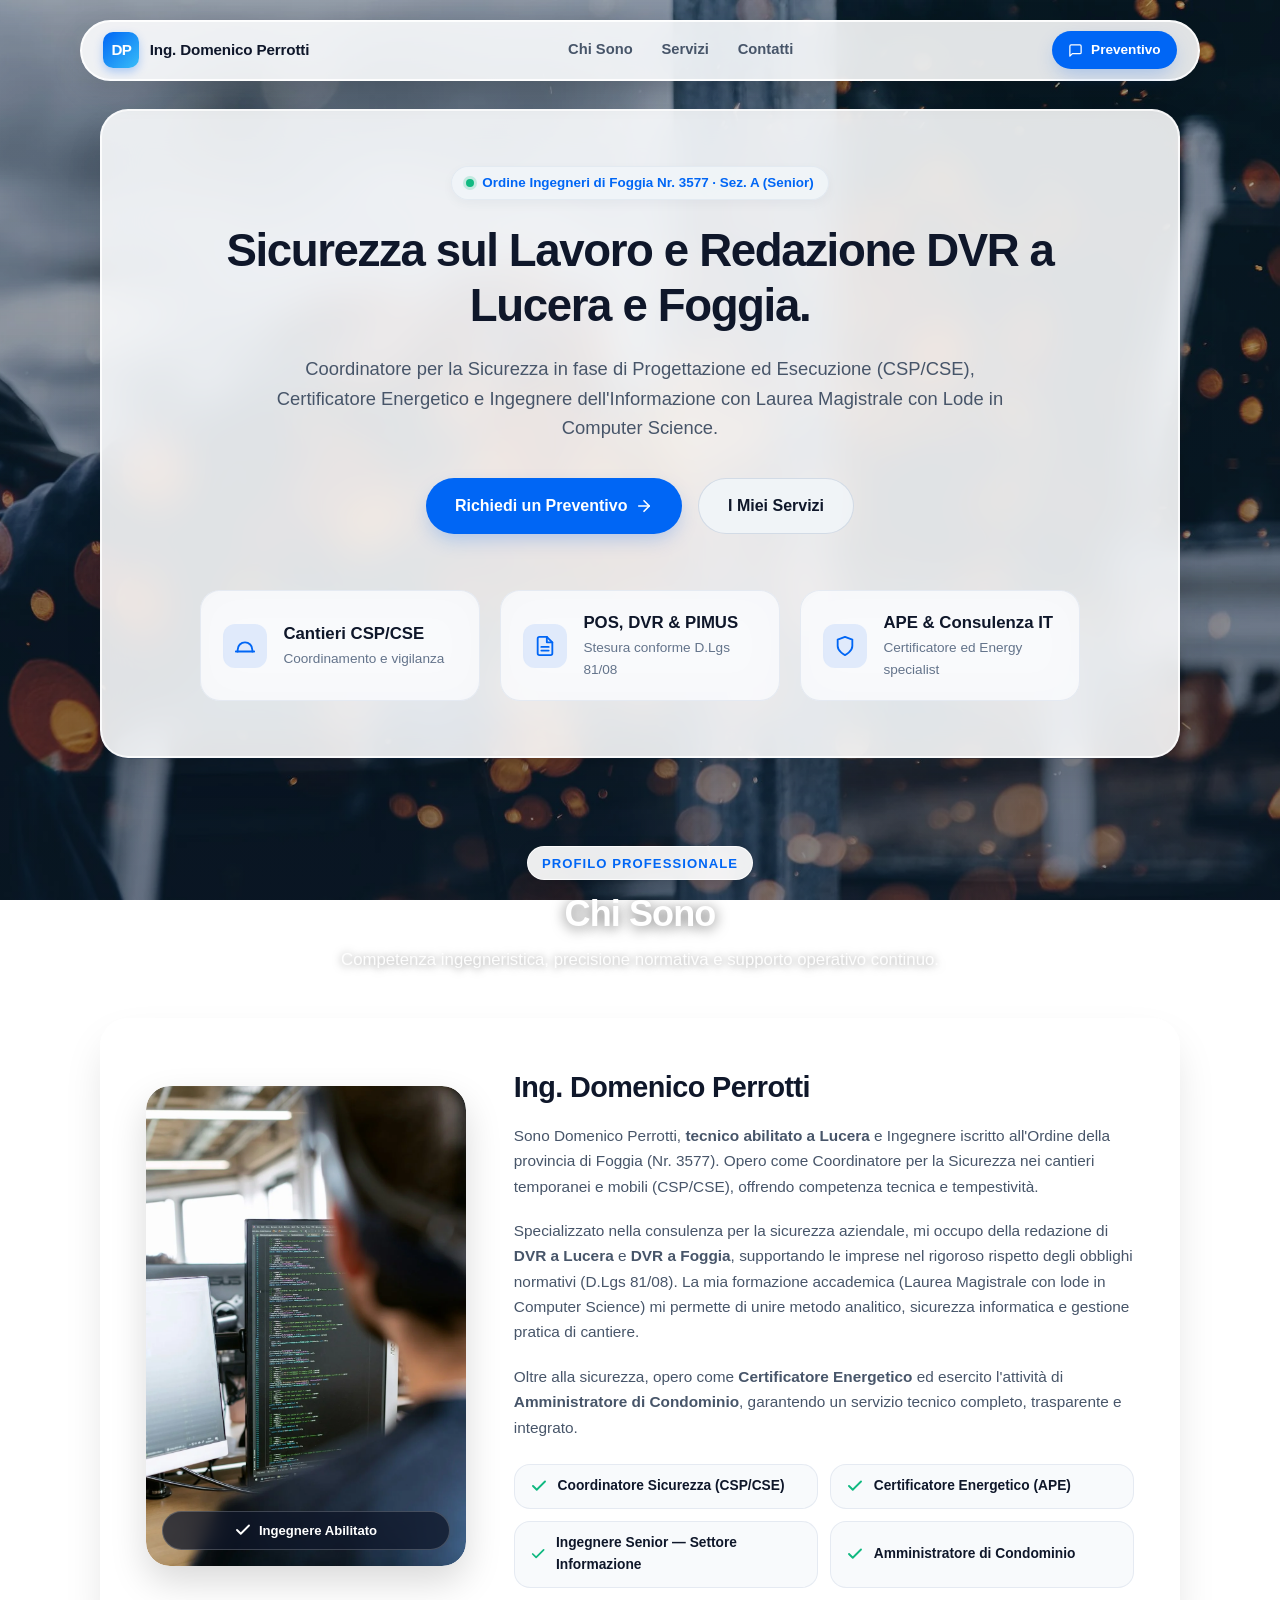
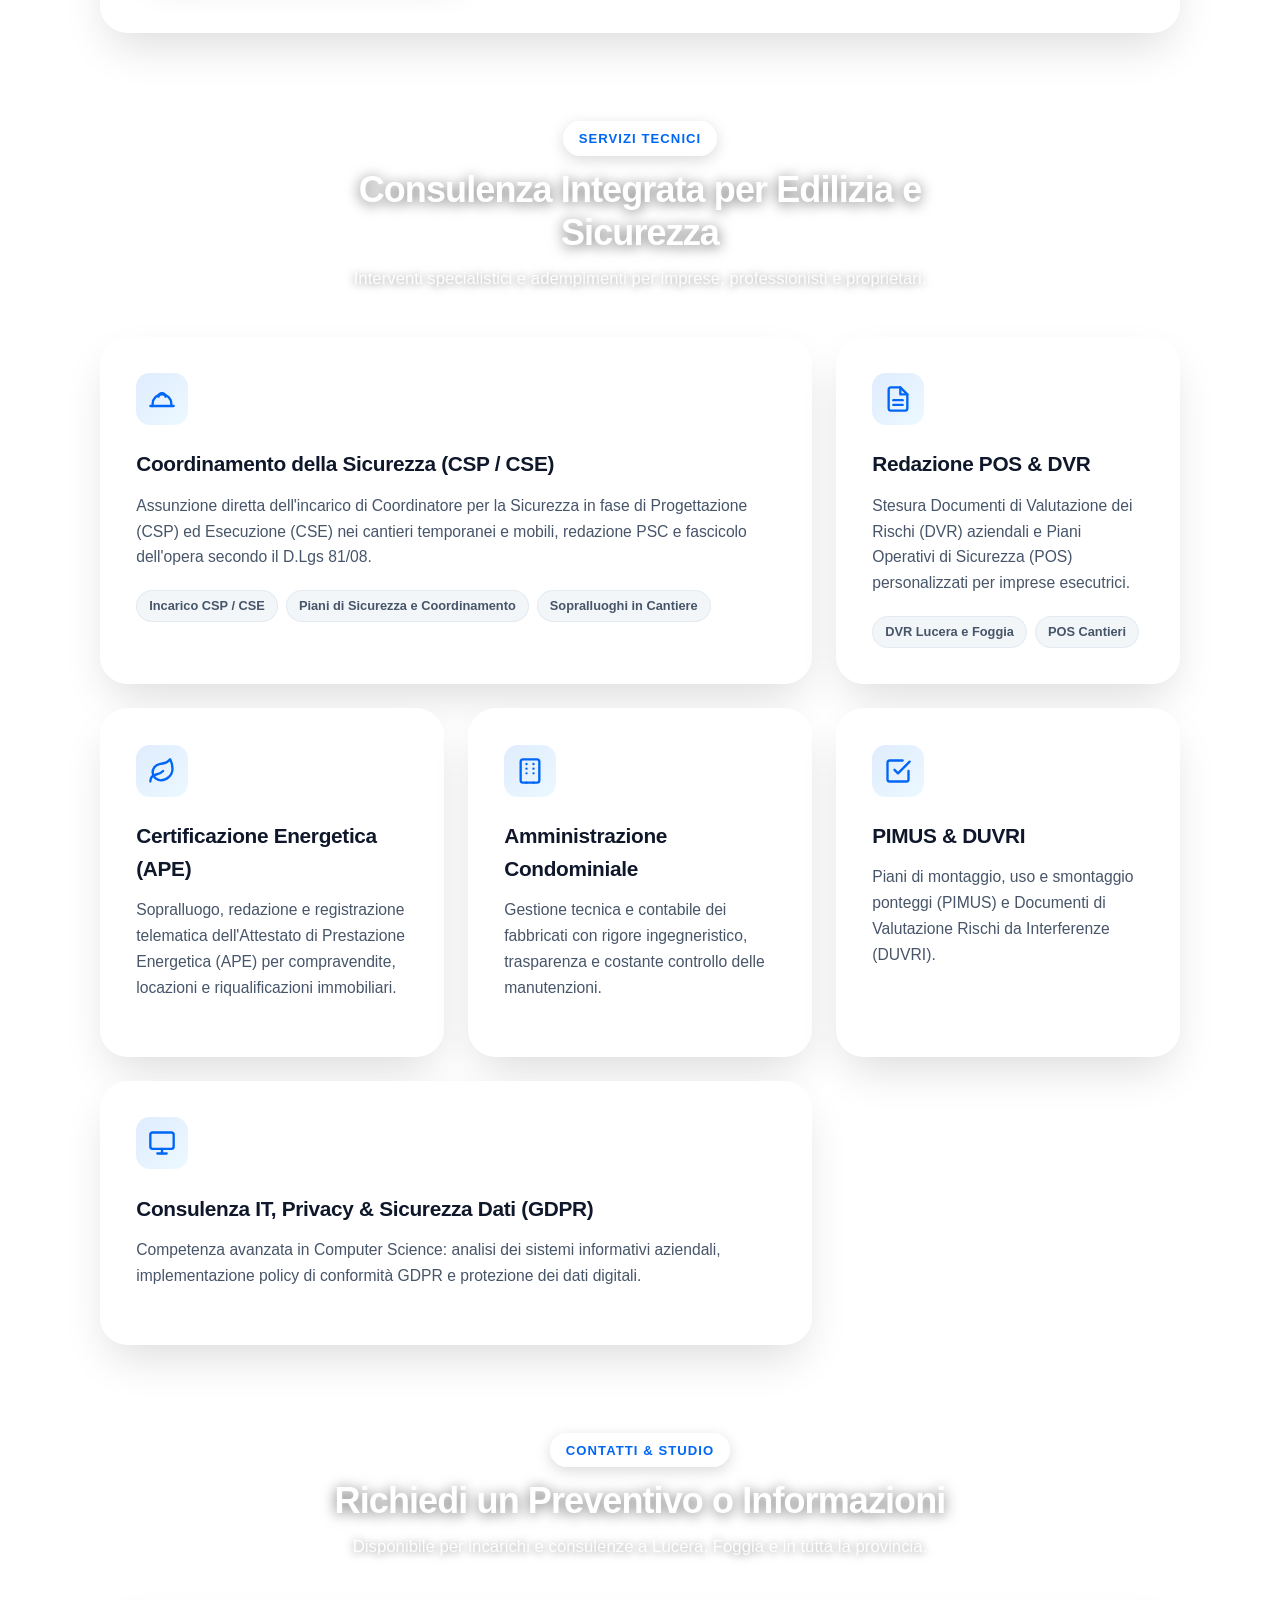
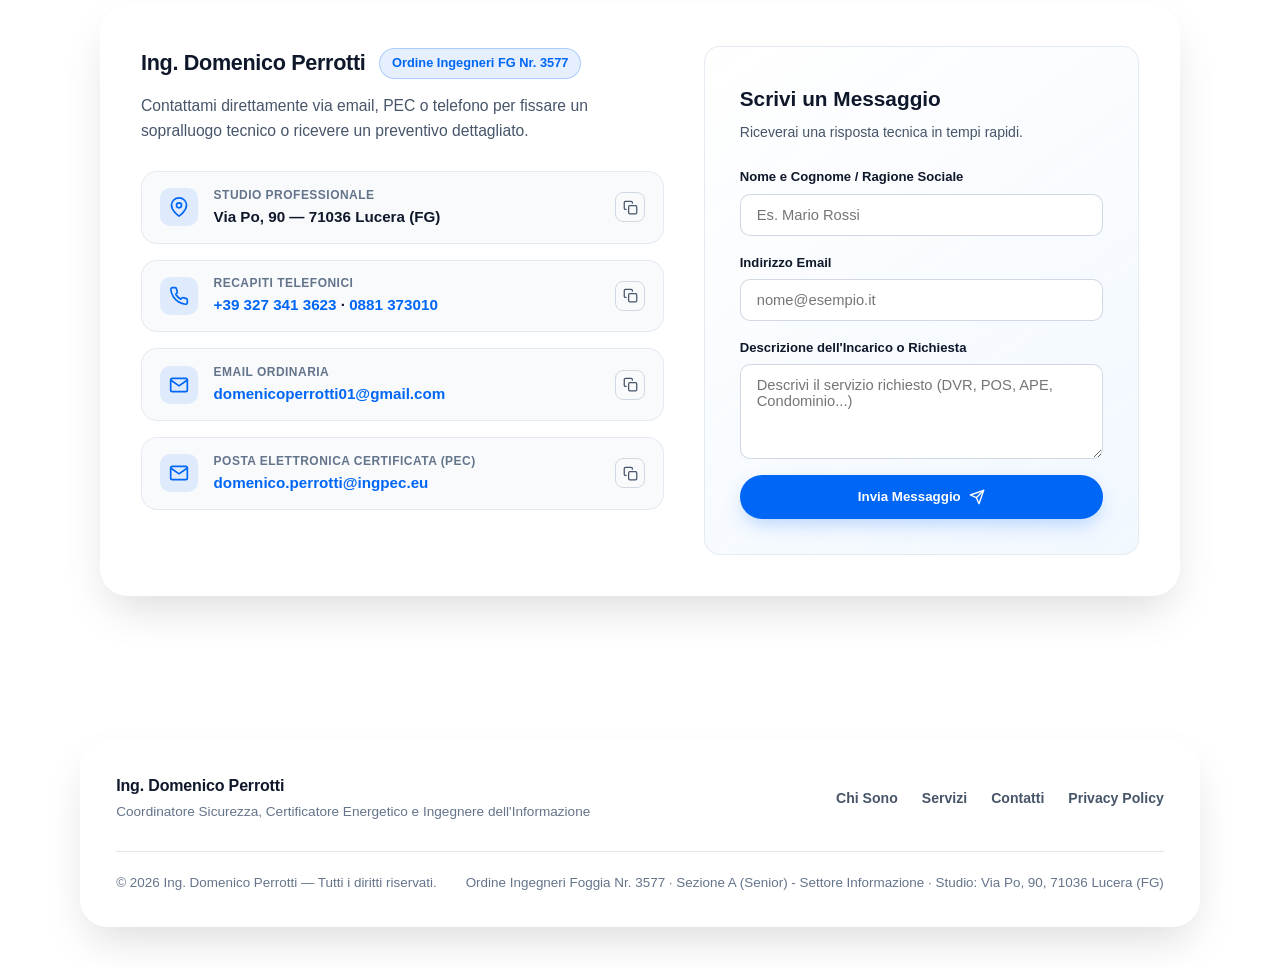
==== commit 99c3674d: "feat: replace ambiguous helmet icon with elegant DP monogram in navbar" ====
--- a/index.html
+++ b/index.html
@@ -110,12 +110,8 @@
     <header class="glass-header">
         <nav class="nav-container">
             <div class="brand-logo">
-                <span class="logo-icon">
-                    <svg width="22" height="22" viewBox="0 0 24 24" fill="none" stroke="currentColor" stroke-width="2" stroke-linecap="round" stroke-linejoin="round">
-                        <path d="M2 18h20"></path>
-                        <path d="M4 18v-2a8 8 0 0 1 16 0v2"></path>
-                        <path d="M9 10a3 3 0 0 1 6 0"></path>
-                    </svg>
+                <span class="logo-icon logo-monogram">
+                    DP
                 </span>
                 <span class="logo-text">Ing. Domenico Perrotti</span>
             </div>
--- a/style.css
+++ b/style.css
@@ -196,6 +196,17 @@
     transition: var(--transition-smooth);
 }
 
+.logo-monogram {
+    font-weight: 800;
+    font-size: 0.95rem;
+    letter-spacing: -0.04em;
+    user-select: none;
+}
+
+.glass-header.scrolled .logo-monogram {
+    font-size: 0.8rem;
+}
+
 .logo-text {
     font-weight: 700;
     font-size: 0.95rem;
@@ -975,6 +986,10 @@
         height: 14px;
     }
 
+    .glass-header.scrolled .logo-monogram {
+        font-size: 0.68rem;
+    }
+
     .glass-header.scrolled .logo-text {
         font-size: 0.72rem;
         letter-spacing: -0.02em;
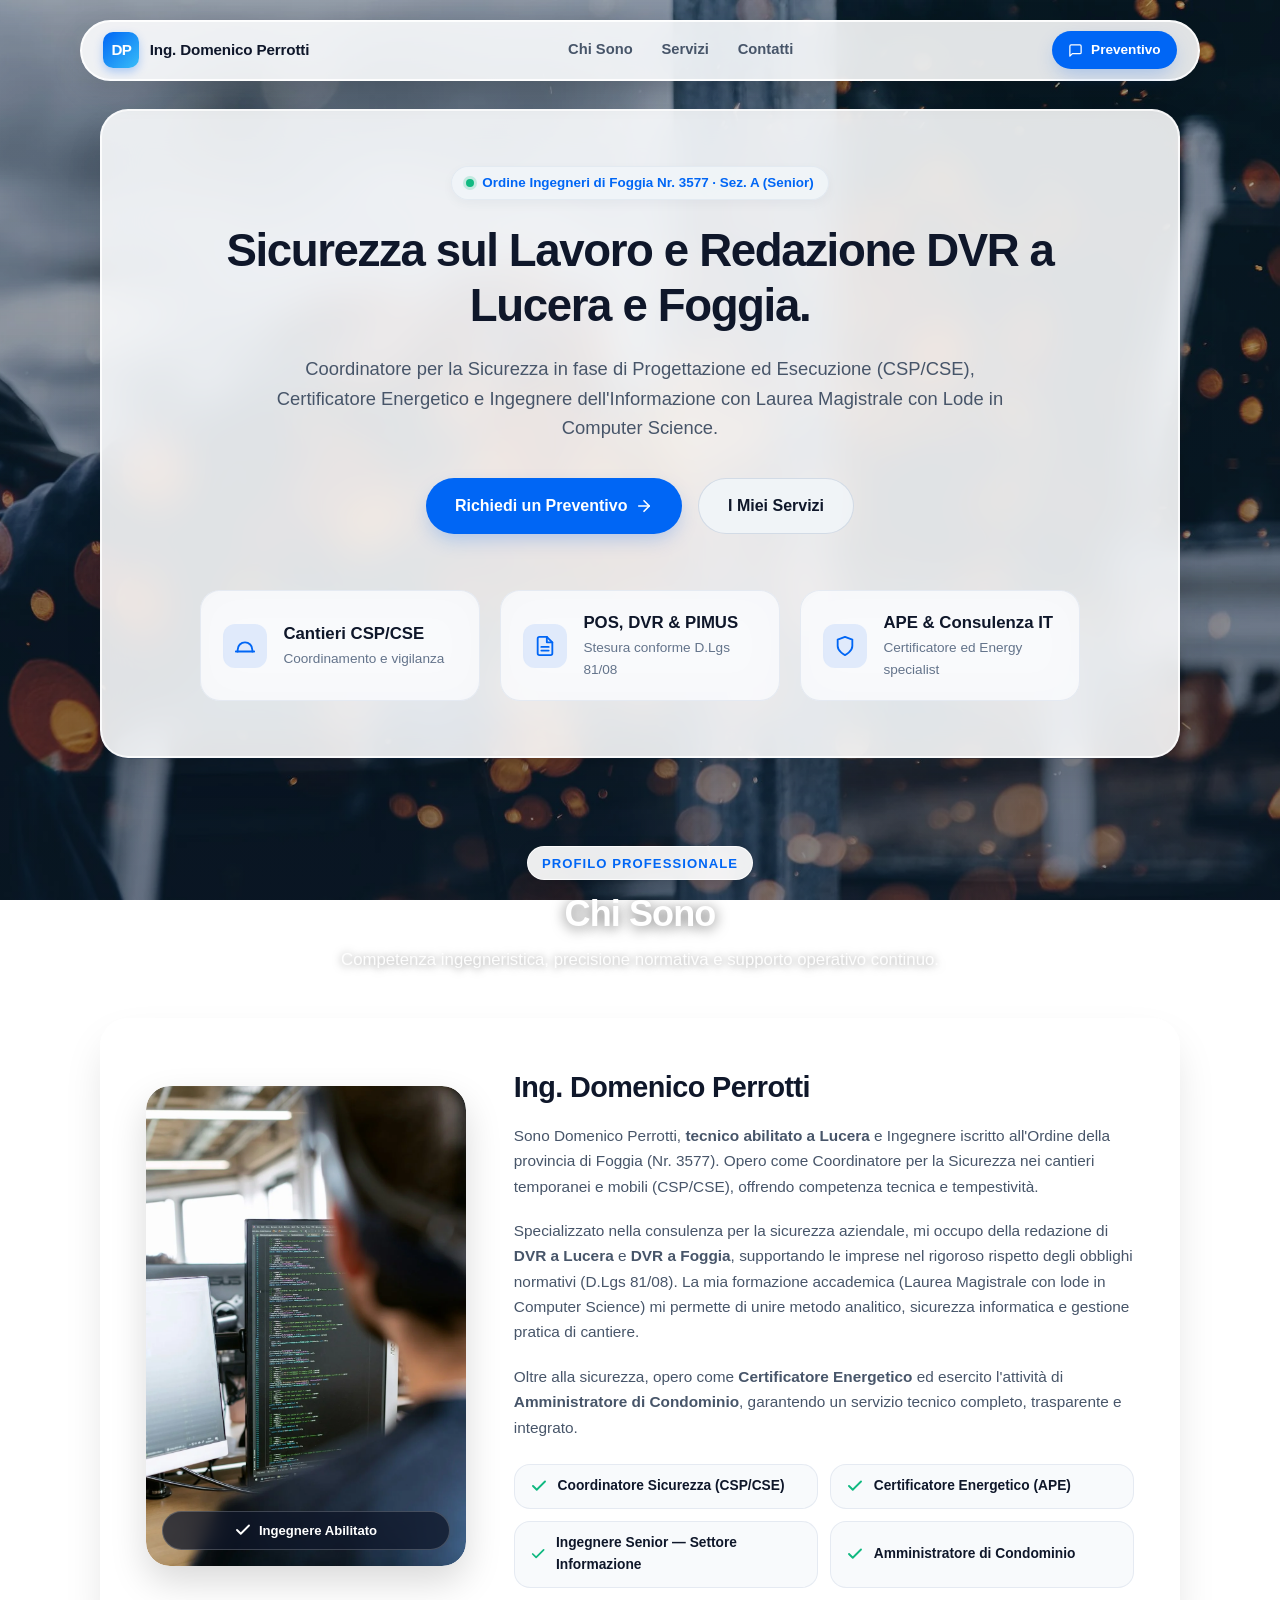
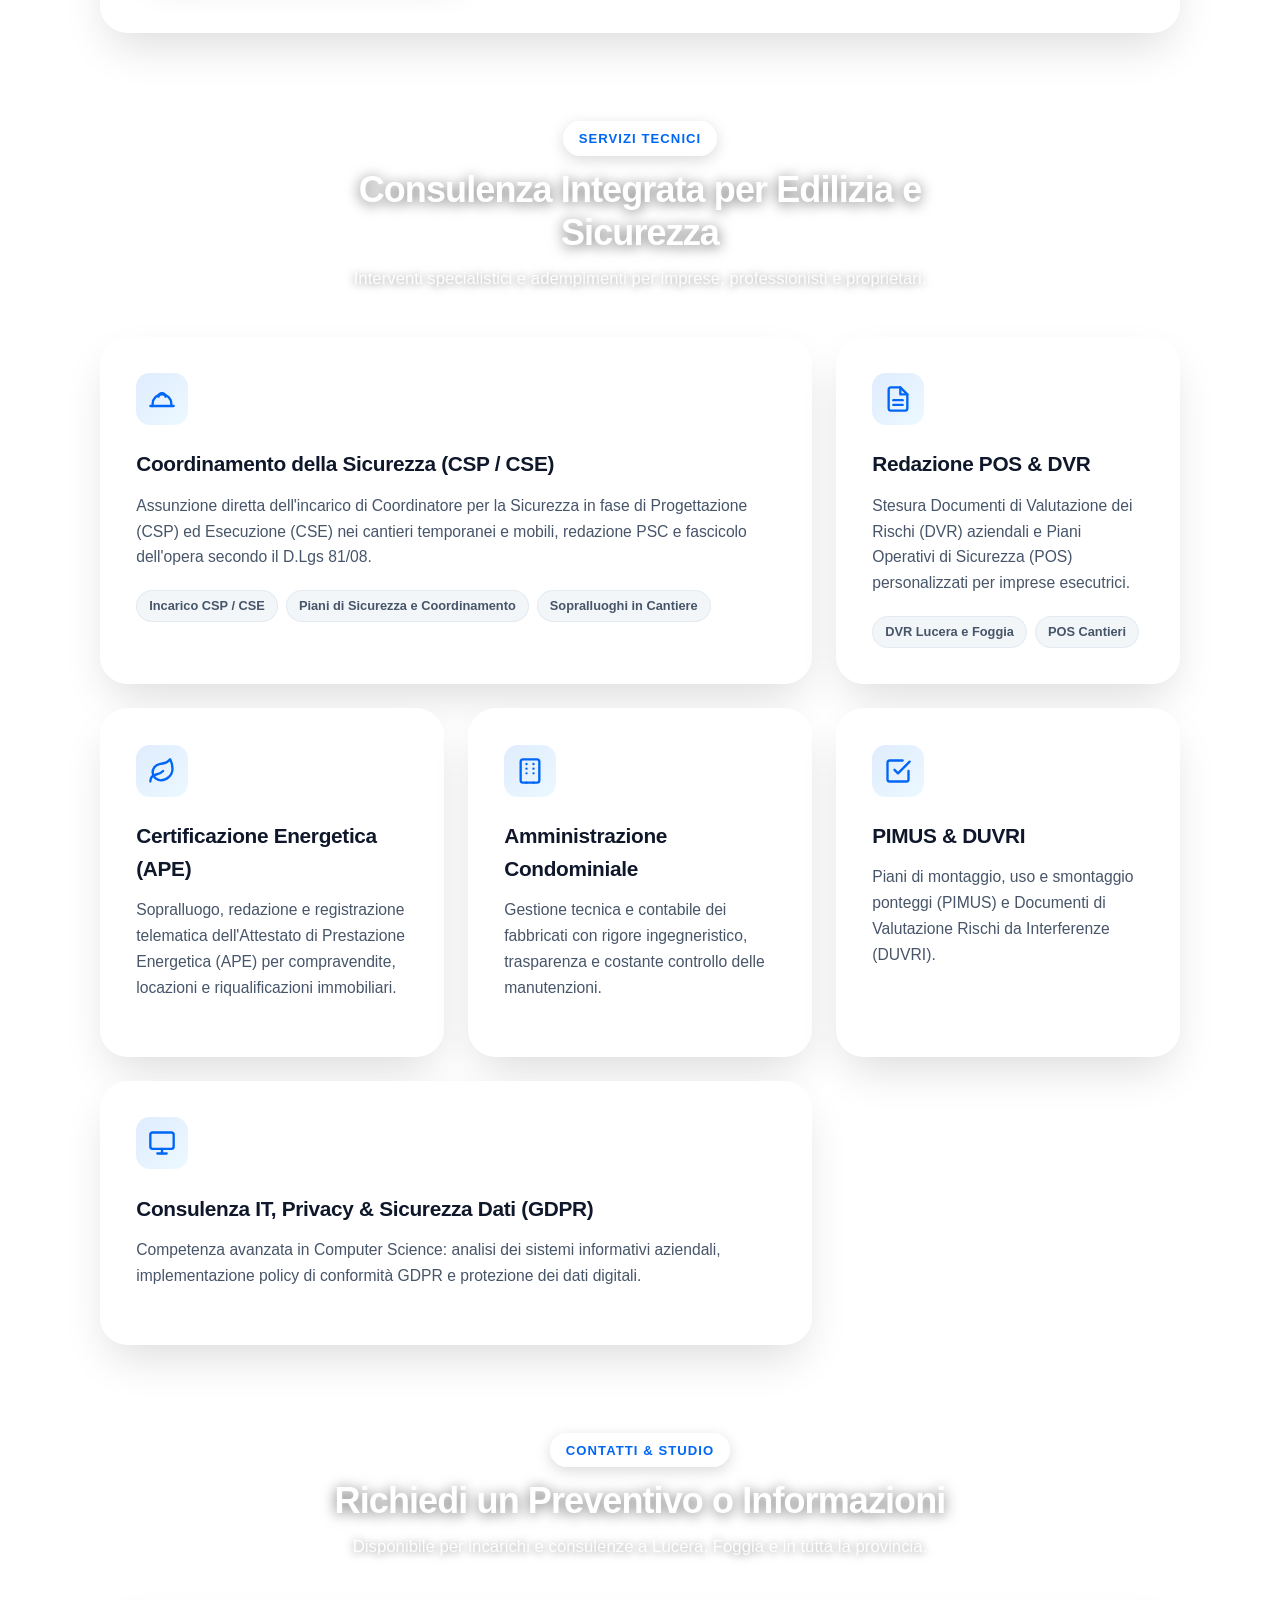
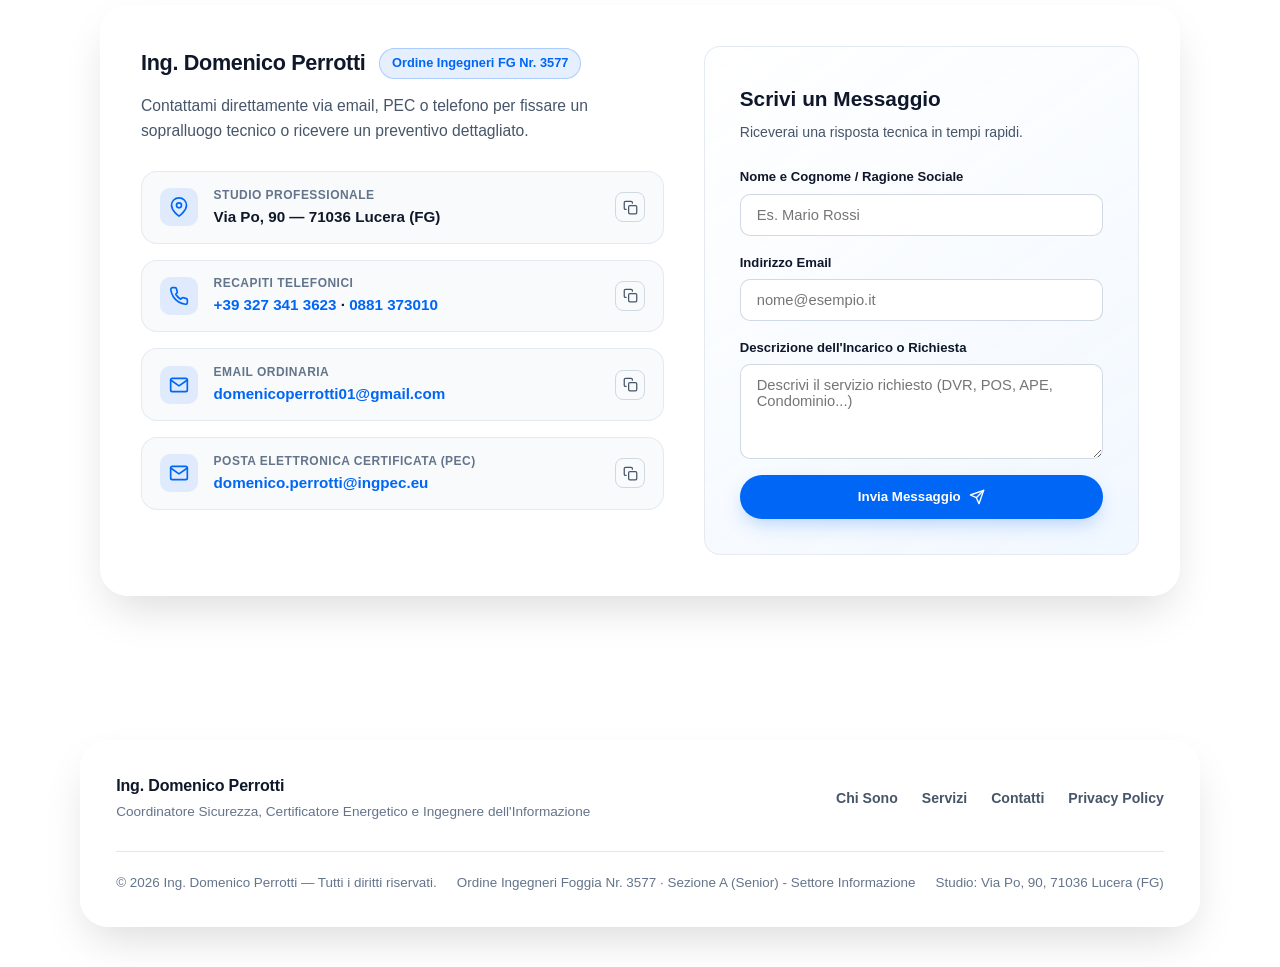
==== commit dafb7da9: "Update footer" ====
--- a/index.html
+++ b/index.html
@@ -540,7 +540,8 @@
 
             <div class="footer-bottom">
                 <p>&copy; <span id="year">2026</span> Ing. Domenico Perrotti — Tutti i diritti riservati.</p>
-                <p class="footer-legal">Ordine Ingegneri Foggia Nr. 3577 · Sezione A (Senior) - Settore Informazione · Studio: Via Po, 90, 71036 Lucera (FG)</p>
+                <p class="footer-legal">Ordine Ingegneri Foggia Nr. 3577 · Sezione A (Senior) - Settore Informazione</p>
+                <p class="footer-legal">Studio: Via Po, 90, 71036 Lucera (FG)</p>
             </div>
         </div>
     </footer>
